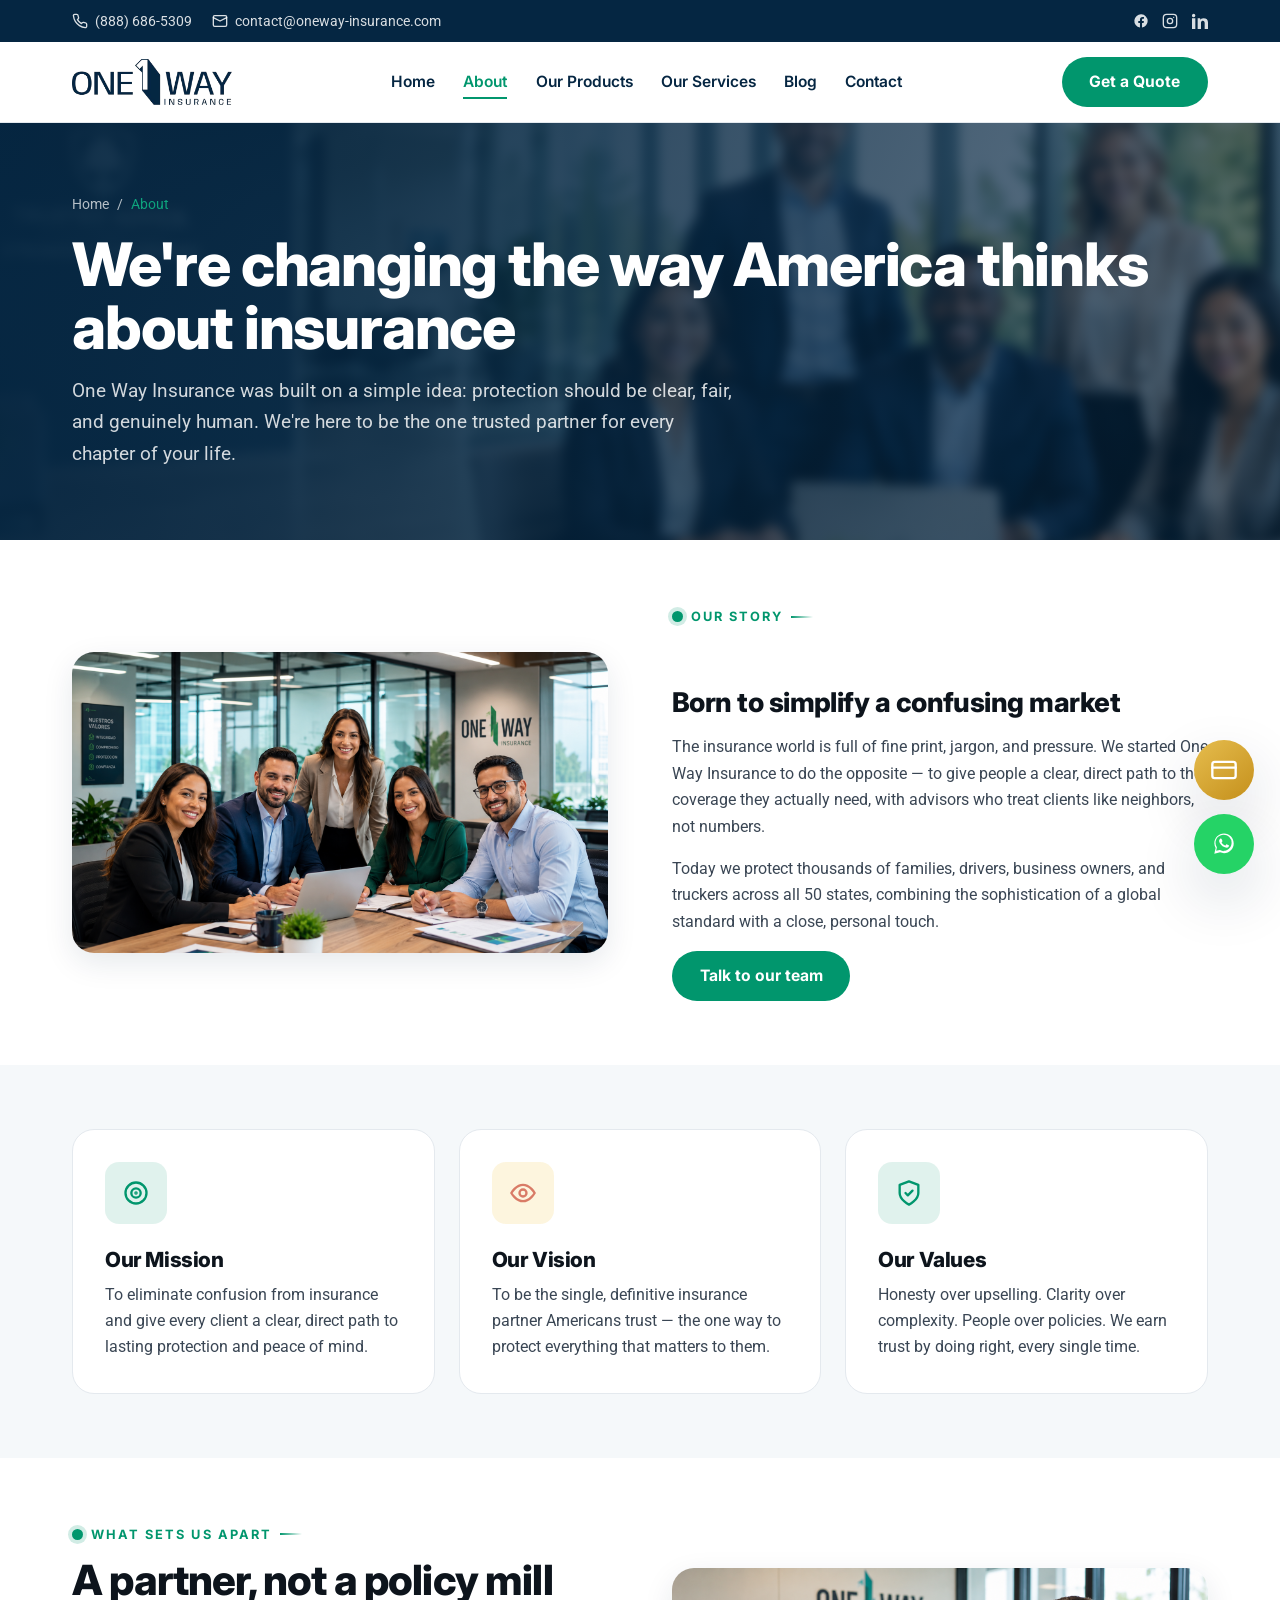
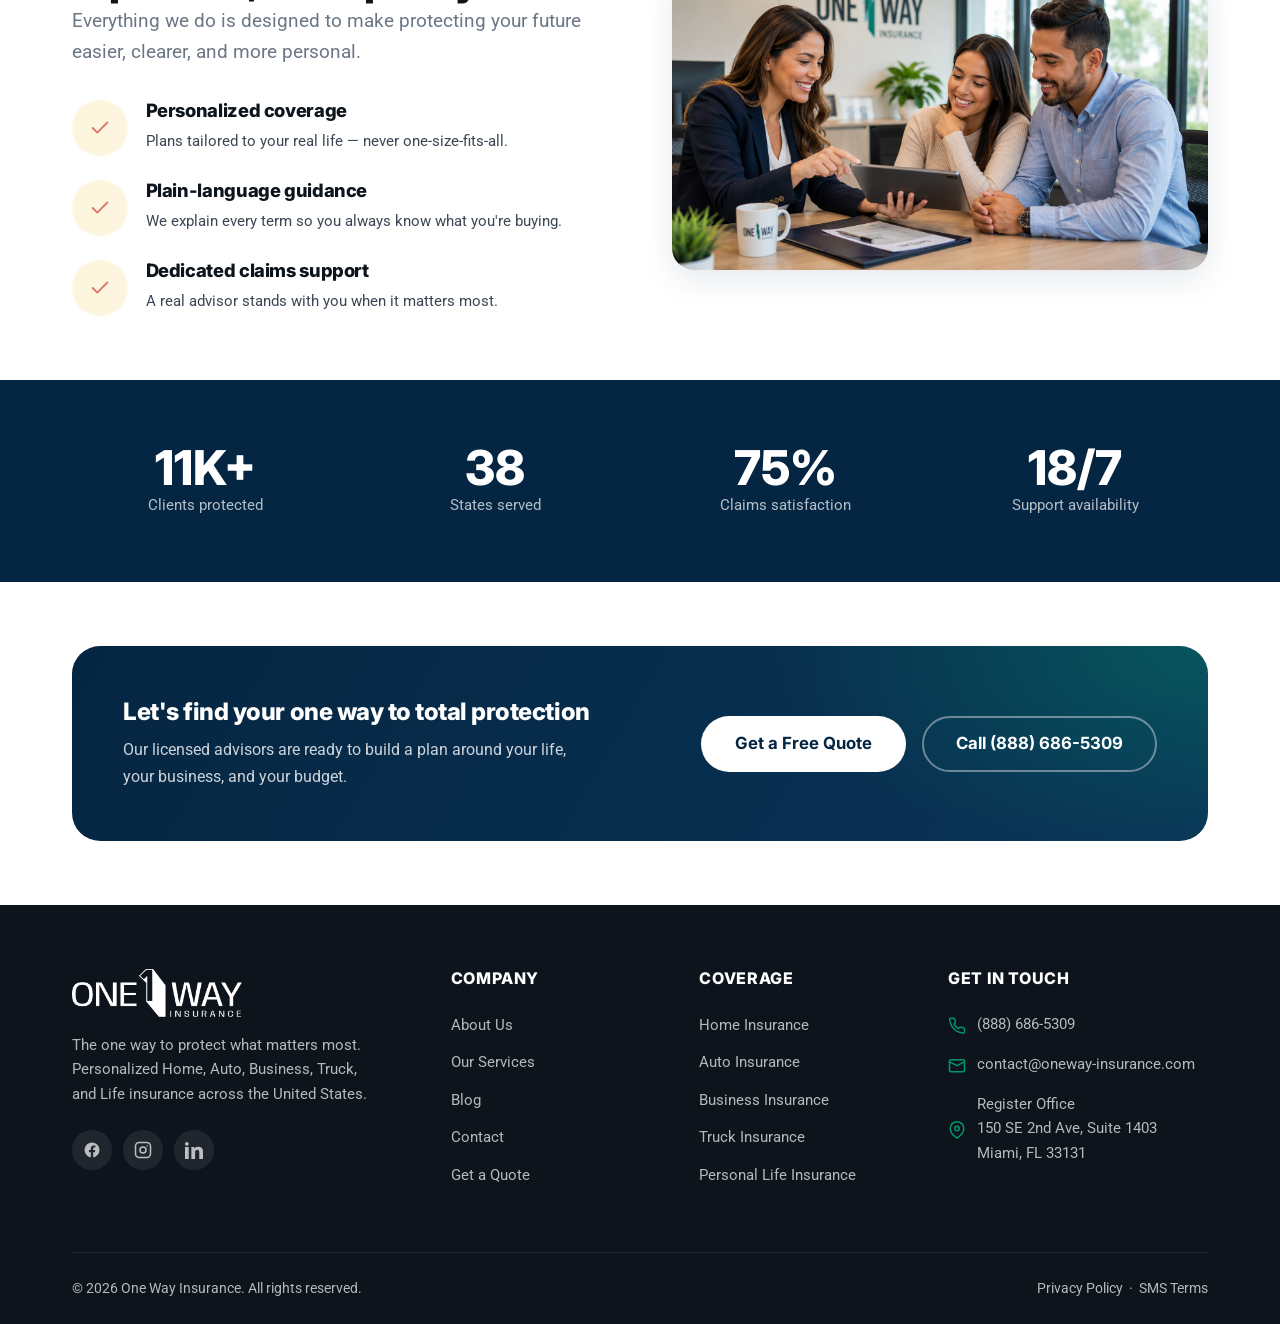
==== about.html @ 600328e2 "Primer commit" ====
<!DOCTYPE html>
<html lang="en">
<head>
  <meta charset="UTF-8" />
  <meta name="viewport" content="width=device-width, initial-scale=1.0" />
  <title>About Us | One Way Insurance</title>
  <meta name="description" content="Learn about One Way Insurance — our mission to make insurance clear, human, and built around you, with personalized coverage across the United States." />
  <meta name="theme-color" content="#052642" />
  <link rel="icon" href="assets/logos/favicon.ico" sizes="any" />
  <link rel="icon" type="image/png" href="assets/logos/favicon-512.png" />
  <link rel="apple-touch-icon" href="assets/logos/apple-touch-icon.png" />
  <link rel="preconnect" href="https://fonts.googleapis.com" />
  <link rel="preconnect" href="https://fonts.gstatic.com" crossorigin />
  <link href="https://fonts.googleapis.com/css2?family=Inter:wght@400;600;700;800&family=Roboto:wght@400;500;700&display=swap" rel="stylesheet" />
  <link rel="stylesheet" href="css/style.css" />
</head>
<body>
  <a class="skip-link" href="#main">Skip to content</a>

  <div class="topbar">
    <div class="container topbar__inner">
      <div class="topbar__contact">
        <a href="tel:+18886865309"><svg width="16" height="16" viewBox="0 0 24 24" fill="none" stroke="currentColor" stroke-width="2" stroke-linecap="round" stroke-linejoin="round"><path d="M22 16.92v3a2 2 0 0 1-2.18 2 19.79 19.79 0 0 1-8.63-3.07 19.5 19.5 0 0 1-6-6 19.79 19.79 0 0 1-3.07-8.67A2 2 0 0 1 4.11 2h3a2 2 0 0 1 2 1.72c.13.96.36 1.9.7 2.81a2 2 0 0 1-.45 2.11L8.09 9.91a16 16 0 0 0 6 6l1.27-1.27a2 2 0 0 1 2.11-.45c.91.34 1.85.57 2.81.7A2 2 0 0 1 22 16.92z"/></svg> (888) 686-5309</a>
        <a href="mailto:contact@oneway-insurance.com"><svg width="16" height="16" viewBox="0 0 24 24" fill="none" stroke="currentColor" stroke-width="2" stroke-linecap="round" stroke-linejoin="round"><rect x="2" y="4" width="20" height="16" rx="2"/><path d="m22 7-10 5L2 7"/></svg> contact@oneway-insurance.com</a>
      </div>
      <div class="topbar__social" aria-label="Social media">
        <a href="#" aria-label="Facebook"><svg width="16" height="16" viewBox="0 0 24 24" fill="currentColor"><path d="M22 12a10 10 0 1 0-11.56 9.88v-6.99H7.9V12h2.54V9.8c0-2.5 1.49-3.89 3.78-3.89 1.09 0 2.24.2 2.24.2v2.46h-1.26c-1.24 0-1.63.77-1.63 1.56V12h2.78l-.44 2.89h-2.34v6.99A10 10 0 0 0 22 12z"/></svg></a>
        <a href="#" aria-label="Instagram"><svg width="16" height="16" viewBox="0 0 24 24" fill="none" stroke="currentColor" stroke-width="2"><rect x="2" y="2" width="20" height="20" rx="5"/><circle cx="12" cy="12" r="4"/><circle cx="17.5" cy="6.5" r="1" fill="currentColor" stroke="none"/></svg></a>
        <a href="#" aria-label="LinkedIn"><svg width="16" height="16" viewBox="0 0 24 24" fill="currentColor"><path d="M4.98 3.5A2.5 2.5 0 1 1 0 3.5a2.5 2.5 0 0 1 4.98 0zM0 8h5v16H0V8zm7.5 0h4.78v2.2h.07c.67-1.2 2.3-2.46 4.73-2.46C22 7.74 24 10 24 14.1V24h-5v-8.9c0-2.12-.76-3.57-2.66-3.57-1.45 0-2.31.97-2.69 1.91-.14.34-.17.81-.17 1.28V24h-5V8z"/></svg></a>
      </div>
    </div>
  </div>

  <header class="site-header">
    <nav class="container nav" aria-label="Main navigation">
      <a href="index.html" class="brand" aria-label="One Way Insurance — Home">
        <img src="assets/logos/logo.webp" alt="One Way Insurance" width="160" height="46" />
      </a>
      <ul class="nav__menu" id="primary-menu">
        <li><a class="nav__link" href="index.html">Home</a></li>
        <li><a class="nav__link" href="about.html">About</a></li>
        <li><a class="nav__link" href="products.html">Our Products</a></li>
        <li><a class="nav__link" href="services.html">Our Services</a></li>
        <li><a class="nav__link" href="blog.html">Blog</a></li>
        <li><a class="nav__link" href="contact.html">Contact</a></li>
        <li><a class="btn btn--primary" href="contact.html">Get a Quote</a></li>
      </ul>
      <div class="nav__actions">
        <a class="btn btn--primary" href="contact.html">Get a Quote</a>
        <button class="nav-toggle" type="button" aria-label="Open menu" aria-expanded="false" aria-controls="primary-menu"><span></span><span></span><span></span></button>
      </div>
    </nav>
  </header>
  <div class="nav-backdrop" hidden></div>

  <main id="main">
    <!-- PAGE HERO -->
    <section class="page-hero page-hero--about">
      <svg class="page-hero__route" viewBox="0 0 360 320" fill="none" aria-hidden="true">
        <path class="road-dash" d="M40 300 C 200 280, 120 120, 300 90 S 360 30, 360 30" stroke="#01966D" stroke-width="3" stroke-linecap="round"/>
        <circle cx="60" cy="296" r="6" fill="#01966D"/>
        <circle cx="318" cy="70" r="7" fill="#0ea47d"/>
      </svg>
      <div class="container" data-reveal>
        <nav class="breadcrumb" aria-label="Breadcrumb"><a href="index.html">Home</a> / <span>About</span></nav>
        <h1 class="display">We're changing the way America thinks about insurance</h1>
        <p class="lead">One Way Insurance was built on a simple idea: protection should be clear, fair, and genuinely human. We're here to be the one trusted partner for every chapter of your life.</p>
      </div>
    </section>

    <!-- STORY -->
    <section class="section">
      <div class="container">
        <div class="media-text">
          <div class="media-text__media" data-reveal>
            <img src="assets/images/about-story.webp" alt="The One Way Insurance team" width="1100" height="850" />
          </div>
          <div class="media-text__content prose" data-reveal data-reveal-delay="1">
            <span class="eyebrow">Our Story</span>
            <h2 class="h-section mt-0">Born to simplify a confusing market</h2>
            <p>The insurance world is full of fine print, jargon, and pressure. We started One Way Insurance to do the opposite — to give people a clear, direct path to the coverage they actually need, with advisors who treat clients like neighbors, not numbers.</p>
            <p>Today we protect thousands of families, drivers, business owners, and truckers across all 50 states, combining the sophistication of a global standard with a close, personal touch.</p>
            <a class="btn btn--primary" href="contact.html">Talk to our team</a>
          </div>
        </div>
      </div>
    </section>

    <!-- MISSION / VISION / VALUES -->
    <section class="section section--surface">
      <div class="container">
        <div class="grid grid-3">
          <div class="card" data-reveal>
            <span class="card__icon product-card" style="display:inline-grid;place-items:center;width:62px;height:62px;border-radius:14px;background:rgba(1,150,109,.12);color:var(--c-shamrock);margin-bottom:1.5rem;">
              <svg width="28" height="28" viewBox="0 0 24 24" fill="none" stroke="currentColor" stroke-width="2" stroke-linecap="round" stroke-linejoin="round"><circle cx="12" cy="12" r="9"/><circle cx="12" cy="12" r="4"/><circle cx="12" cy="12" r="0.5" fill="currentColor"/></svg>
            </span>
            <h3 style="font-size:1.3rem;margin-bottom:.6rem;">Our Mission</h3>
            <p>To eliminate confusion from insurance and give every client a clear, direct path to lasting protection and peace of mind.</p>
          </div>
          <div class="card" data-reveal data-reveal-delay="1">
            <span style="display:inline-grid;place-items:center;width:62px;height:62px;border-radius:14px;background:rgba(242,201,76,.18);color:var(--c-peach);margin-bottom:1.5rem;">
              <svg width="28" height="28" viewBox="0 0 24 24" fill="none" stroke="currentColor" stroke-width="2" stroke-linecap="round" stroke-linejoin="round"><path d="M2 12s4-7 10-7 10 7 10 7-4 7-10 7-10-7-10-7z"/><circle cx="12" cy="12" r="3"/></svg>
            </span>
            <h3 style="font-size:1.3rem;margin-bottom:.6rem;">Our Vision</h3>
            <p>To be the single, definitive insurance partner Americans trust — the one way to protect everything that matters to them.</p>
          </div>
          <div class="card" data-reveal data-reveal-delay="2">
            <span style="display:inline-grid;place-items:center;width:62px;height:62px;border-radius:14px;background:rgba(1,150,109,.12);color:var(--c-shamrock);margin-bottom:1.5rem;">
              <svg width="28" height="28" viewBox="0 0 24 24" fill="none" stroke="currentColor" stroke-width="2" stroke-linecap="round" stroke-linejoin="round"><path d="M12 22s8-4 8-10V5l-8-3-8 3v7c0 6 8 10 8 10z"/><path d="m9 12 2 2 4-4"/></svg>
            </span>
            <h3 style="font-size:1.3rem;margin-bottom:.6rem;">Our Values</h3>
            <p>Honesty over upselling. Clarity over complexity. People over policies. We earn trust by doing right, every single time.</p>
          </div>
        </div>
      </div>
    </section>

    <!-- WHY US (values list) -->
    <section class="section">
      <div class="container">
        <div class="media-text media-text--reverse">
          <div class="media-text__media" data-reveal>
            <img src="assets/images/about-values.webp" alt="An advisor explaining coverage to a client" width="1100" height="850" />
          </div>
          <div class="media-text__content" data-reveal data-reveal-delay="1">
            <span class="eyebrow">What Sets Us Apart</span>
            <h2 class="h-section">A partner, not a policy mill</h2>
            <p class="lead" style="margin-bottom:2rem;">Everything we do is designed to make protecting your future easier, clearer, and more personal.</p>
            <div class="value-list">
              <div class="feature">
                <span class="icon-circle"><svg width="22" height="22" viewBox="0 0 24 24" fill="none" stroke="currentColor" stroke-width="2" stroke-linecap="round" stroke-linejoin="round"><path d="M20 6 9 17l-5-5"/></svg></span>
                <div><h3>Personalized coverage</h3><p>Plans tailored to your real life — never one-size-fits-all.</p></div>
              </div>
              <div class="feature">
                <span class="icon-circle"><svg width="22" height="22" viewBox="0 0 24 24" fill="none" stroke="currentColor" stroke-width="2" stroke-linecap="round" stroke-linejoin="round"><path d="M20 6 9 17l-5-5"/></svg></span>
                <div><h3>Plain-language guidance</h3><p>We explain every term so you always know what you're buying.</p></div>
              </div>
              <div class="feature">
                <span class="icon-circle"><svg width="22" height="22" viewBox="0 0 24 24" fill="none" stroke="currentColor" stroke-width="2" stroke-linecap="round" stroke-linejoin="round"><path d="M20 6 9 17l-5-5"/></svg></span>
                <div><h3>Dedicated claims support</h3><p>A real advisor stands with you when it matters most.</p></div>
              </div>
            </div>
          </div>
        </div>
      </div>
    </section>

    <!-- STATS -->
    <section class="section section--ink">
      <div class="container">
        <div class="grid grid-4">
          <div class="stat-block" data-reveal><strong>15K+</strong><span>Clients protected</span></div>
          <div class="stat-block" data-reveal data-reveal-delay="1"><strong>50</strong><span>States served</span></div>
          <div class="stat-block" data-reveal data-reveal-delay="2"><strong>98%</strong><span>Claims satisfaction</span></div>
          <div class="stat-block" data-reveal data-reveal-delay="3"><strong>24/7</strong><span>Support availability</span></div>
        </div>
      </div>
    </section>

    <!-- CTA -->
    <section class="section">
      <div class="container">
        <div class="cta-band" data-reveal>
          <div class="cta-band__inner">
            <div>
              <h2>Let's find your one way to total protection</h2>
              <p>Our licensed advisors are ready to build a plan around your life, your business, and your budget.</p>
            </div>
            <div class="btn-row">
              <a class="btn btn--sun btn--lg" href="contact.html">Get a Free Quote</a>
              <a class="btn btn--outline-light btn--lg" href="tel:+18886865309">Call (888) 686-5309</a>
            </div>
          </div>
        </div>
      </div>
    </section>
  </main>

  <footer class="site-footer">
    <div class="container">
      <div class="footer-grid">
        <div class="footer-about">
          <img src="assets/logos/logo-white.webp" alt="One Way Insurance" width="170" height="49" />
          <p>The one way to protect what matters most. Personalized Home, Auto, Business, Truck, and Life insurance across the United States.</p>
          <div class="footer-social" aria-label="Social media">
            <a href="#" aria-label="Facebook"><svg width="18" height="18" viewBox="0 0 24 24" fill="currentColor"><path d="M22 12a10 10 0 1 0-11.56 9.88v-6.99H7.9V12h2.54V9.8c0-2.5 1.49-3.89 3.78-3.89 1.09 0 2.24.2 2.24.2v2.46h-1.26c-1.24 0-1.63.77-1.63 1.56V12h2.78l-.44 2.89h-2.34v6.99A10 10 0 0 0 22 12z"/></svg></a>
            <a href="#" aria-label="Instagram"><svg width="18" height="18" viewBox="0 0 24 24" fill="none" stroke="currentColor" stroke-width="2"><rect x="2" y="2" width="20" height="20" rx="5"/><circle cx="12" cy="12" r="4"/><circle cx="17.5" cy="6.5" r="1" fill="currentColor" stroke="none"/></svg></a>
            <a href="#" aria-label="LinkedIn"><svg width="18" height="18" viewBox="0 0 24 24" fill="currentColor"><path d="M4.98 3.5A2.5 2.5 0 1 1 0 3.5a2.5 2.5 0 0 1 4.98 0zM0 8h5v16H0V8zm7.5 0h4.78v2.2h.07c.67-1.2 2.3-2.46 4.73-2.46C22 7.74 24 10 24 14.1V24h-5v-8.9c0-2.12-.76-3.57-2.66-3.57-1.45 0-2.31.97-2.69 1.91-.14.34-.17.81-.17 1.28V24h-5V8z"/></svg></a>
          </div>
        </div>
        <div>
          <h4>Company</h4>
          <ul class="footer-links">
            <li><a href="about.html">About Us</a></li>
            <li><a href="services.html">Our Services</a></li>
            <li><a href="blog.html">Blog</a></li>
            <li><a href="contact.html">Contact</a></li>
            <li><a href="contact.html">Get a Quote</a></li>
          </ul>
        </div>
        <div>
          <h4>Coverage</h4>
          <ul class="footer-links">
            <li><a href="products.html#home">Home Insurance</a></li>
            <li><a href="products.html#auto">Auto Insurance</a></li>
            <li><a href="products.html#business">Business Insurance</a></li>
            <li><a href="products.html#truck">Truck Insurance</a></li>
            <li><a href="products.html#life">Personal Life Insurance</a></li>
          </ul>
        </div>
        <div>
          <h4>Get in Touch</h4>
          <ul class="footer-contact">
            <li><svg width="18" height="18" viewBox="0 0 24 24" fill="none" stroke="currentColor" stroke-width="2" stroke-linecap="round" stroke-linejoin="round"><path d="M22 16.92v3a2 2 0 0 1-2.18 2 19.79 19.79 0 0 1-8.63-3.07 19.5 19.5 0 0 1-6-6 19.79 19.79 0 0 1-3.07-8.67A2 2 0 0 1 4.11 2h3a2 2 0 0 1 2 1.72c.13.96.36 1.9.7 2.81a2 2 0 0 1-.45 2.11L8.09 9.91a16 16 0 0 0 6 6l1.27-1.27a2 2 0 0 1 2.11-.45c.91.34 1.85.57 2.81.7A2 2 0 0 1 22 16.92z"/></svg> <a href="tel:+18886865309">(888) 686-5309</a></li>
            <li><svg width="18" height="18" viewBox="0 0 24 24" fill="none" stroke="currentColor" stroke-width="2" stroke-linecap="round" stroke-linejoin="round"><rect x="2" y="4" width="20" height="16" rx="2"/><path d="m22 7-10 5L2 7"/></svg> <a href="mailto:contact@oneway-insurance.com">contact@oneway-insurance.com</a></li>
            <li><svg width="18" height="18" viewBox="0 0 24 24" fill="none" stroke="currentColor" stroke-width="2" stroke-linecap="round" stroke-linejoin="round"><path d="M21 10c0 7-9 13-9 13s-9-6-9-13a9 9 0 0 1 18 0z"/><circle cx="12" cy="10" r="3"/></svg> <span>Register Office<br />150 SE 2nd Ave, Suite 1403<br />Miami, FL 33131</span></li>
          </ul>
        </div>
      </div>
      <div class="footer-bottom">
        <span>&copy; <span id="year">2026</span> One Way Insurance. All rights reserved.</span>
        <span><a href="privacy.html">Privacy Policy</a> &nbsp;·&nbsp; <a href="sms-terms.html">SMS Terms</a></span>
      </div>
    </div>
  </footer>

  <div class="fab-stack">
    <a class="fab fab--pay" id="payment-button" href="#" aria-label="Make a payment">
      <svg viewBox="0 0 24 24" fill="none" stroke="currentColor" stroke-width="2" stroke-linecap="round" stroke-linejoin="round"><rect x="2" y="5" width="20" height="14" rx="2"/><path d="M2 10h20"/></svg>
      <span class="fab__label">Make a Payment</span>
    </a>
    <a class="fab fab--whatsapp" href="https://wa.me/18886865309?text=Hello%20One%20Way%20Insurance%2C%20I%27d%20like%20a%20quote." target="_blank" rel="noopener" aria-label="Chat on WhatsApp">
      <svg viewBox="0 0 32 32" fill="currentColor" aria-hidden="true"><path d="M16.04 4C9.93 4 4.98 8.95 4.98 15.06c0 1.96.51 3.87 1.49 5.56L4.9 27.1l6.66-1.55a11.04 11.04 0 0 0 4.48.95h.01c6.11 0 11.06-4.95 11.06-11.06C27.1 8.95 22.15 4 16.04 4zm0 20.2h-.01a9.2 9.2 0 0 1-4.68-1.28l-.34-.2-3.95.92.84-3.85-.22-.35a9.13 9.13 0 0 1-1.4-4.86c0-5.07 4.13-9.2 9.21-9.2 2.46 0 4.77.96 6.51 2.7a9.14 9.14 0 0 1 2.7 6.51c0 5.08-4.13 9.21-9.21 9.21zm5.05-6.89c-.28-.14-1.64-.81-1.89-.9-.25-.09-.43-.14-.62.14-.18.28-.71.9-.87 1.08-.16.18-.32.2-.6.07-.28-.14-1.17-.43-2.23-1.38-.82-.74-1.38-1.65-1.54-1.93-.16-.28-.02-.43.12-.57.13-.13.28-.32.42-.49.14-.16.18-.28.28-.46.09-.18.05-.35-.02-.49-.07-.14-.62-1.5-.85-2.05-.22-.54-.45-.46-.62-.47l-.53-.01c-.18 0-.48.07-.73.35-.25.28-.96.94-.96 2.3 0 1.35.99 2.66 1.12 2.84.14.18 1.94 2.96 4.7 4.15.66.28 1.17.45 1.57.58.66.21 1.26.18 1.73.11.53-.08 1.64-.67 1.87-1.32.23-.65.23-1.2.16-1.32-.07-.12-.25-.19-.53-.33z"/></svg>
      <span class="fab__label">WhatsApp</span>
    </a>
  </div>

  <script src="js/main.js" defer></script>
</body>
</html>
---- css/style.css ----
/* =============================================================
   One Way Insurance — Main Stylesheet
   Brand: Prussian Blue / Shamrock / Burnt Peach / Tuscan Sun
   Typography: Inter (headings) + Roboto (body)
   Author: Web build per Brand Manual
   ============================================================= */

/* -------------------------------------------------------------
   1. Design Tokens (CSS Custom Properties)
   ------------------------------------------------------------- */
:root {
  /* Brand — primary */
  --c-prussian: #052642;      /* Prussian Blue */
  --c-prussian-700: #0a3457;
  --c-prussian-600: #114568;
  --c-shamrock: #01966d;      /* Shamrock green */
  --c-shamrock-600: #017f5d;
  --c-shamrock-700: #016a4e;

  /* Brand — secondary / accents */
  --c-peach: #d97b66;         /* Burnt Peach */
  --c-sun: #0ea47d;           /* Professional emerald accent (replaces Tuscan Sun yellow) */

  /* Ink & neutrals */
  --c-ink: #0d141c;           /* Near-black brand ink */
  --c-body: #3a4654;          /* Body text */
  --c-muted: #6b7785;         /* Muted text */
  --c-line: #e4e9ee;          /* Borders / dividers */
  --c-surface: #f5f8fa;       /* Soft surface */
  --c-surface-2: #eef3f6;
  --c-white: #ffffff;

  /* Functional */
  --c-success: #01966d;
  --c-error: #d64545;

  /* Typography */
  --font-head: "Inter", system-ui, -apple-system, "Segoe UI", sans-serif;
  --font-body: "Roboto", system-ui, -apple-system, "Segoe UI", sans-serif;

  /* Spacing scale */
  --space-1: 0.25rem;
  --space-2: 0.5rem;
  --space-3: 0.75rem;
  --space-4: 1rem;
  --space-5: 1.5rem;
  --space-6: 2rem;
  --space-7: 3rem;
  --space-8: 4rem;
  --space-9: 6rem;

  /* Radius */
  --radius-sm: 8px;
  --radius: 14px;
  --radius-lg: 22px;
  --radius-pill: 999px;

  /* Shadows */
  --shadow-sm: 0 2px 8px rgba(5, 38, 66, 0.06);
  --shadow: 0 10px 30px rgba(5, 38, 66, 0.10);
  --shadow-lg: 0 24px 60px rgba(5, 38, 66, 0.16);

  /* Layout */
  --container: 1200px;
  --header-h: 80px;

  /* Motion */
  --ease: cubic-bezier(0.22, 1, 0.36, 1);
  --t-fast: 0.18s;
  --t: 0.3s;
}

/* -------------------------------------------------------------
   2. Reset & Base
   ------------------------------------------------------------- */
*,
*::before,
*::after { box-sizing: border-box; }

* { margin: 0; }

html {
  scroll-behavior: smooth;
  -webkit-text-size-adjust: 100%;
}

body {
  font-family: var(--font-body);
  font-size: 1rem;
  line-height: 1.65;
  color: var(--c-body);
  background: var(--c-white);
  -webkit-font-smoothing: antialiased;
  text-rendering: optimizeLegibility;
  overflow-x: hidden;
}

img,
picture,
svg,
video {
  display: block;
  max-width: 100%;
  height: auto;
}

a {
  color: inherit;
  text-decoration: none;
  transition: color var(--t-fast) var(--ease);
}

ul,
ol { list-style: none; padding: 0; }

button,
input,
textarea,
select {
  font: inherit;
  color: inherit;
}

h1, h2, h3, h4, h5, h6 {
  font-family: var(--font-head);
  color: var(--c-ink);
  line-height: 1.15;
  font-weight: 800;
  letter-spacing: -0.02em;
}

:focus-visible {
  outline: 3px solid var(--c-shamrock);
  outline-offset: 2px;
  border-radius: 4px;
}

/* -------------------------------------------------------------
   3. Layout helpers
   ------------------------------------------------------------- */
.container {
  width: 100%;
  max-width: var(--container);
  margin-inline: auto;
  padding-inline: clamp(1rem, 4vw, 2rem);
}

.section {
  padding-block: clamp(2.75rem, 5vw, 4.5rem);
}

.section--tight { padding-block: clamp(1.75rem, 4vw, 2.75rem); }

.section--surface { background: var(--c-surface); }

.section--ink {
  background: var(--c-prussian);
  color: rgba(255, 255, 255, 0.82);
}
.section--ink h1,
.section--ink h2,
.section--ink h3 { color: #fff; }

.grid { display: grid; gap: var(--space-5); }
@media (min-width: 640px)  { .grid-2 { grid-template-columns: repeat(2, 1fr); } }
@media (min-width: 768px)  { .grid-3 { grid-template-columns: repeat(3, 1fr); } }
@media (min-width: 992px)  { .grid-4 { grid-template-columns: repeat(4, 1fr); } }

/* -------------------------------------------------------------
   4. Typography utilities
   ------------------------------------------------------------- */
.eyebrow {
  display: inline-flex;
  align-items: center;
  gap: 0.5rem;
  font-family: var(--font-head);
  font-weight: 700;
  font-size: 0.8rem;
  letter-spacing: 0.16em;
  text-transform: uppercase;
  color: var(--c-shamrock);
  margin-bottom: var(--space-3);
}
.eyebrow::before {
  content: "";
  width: 26px;
  height: 2px;
  background: var(--c-shamrock);
}
.section--ink .eyebrow,
.eyebrow--light { color: var(--c-sun); }
.section--ink .eyebrow::before,
.eyebrow--light::before { background: var(--c-sun); }

.display {
  font-size: clamp(2.2rem, 5.2vw, 3.75rem);
  line-height: 1.05;
}
.h-section {
  font-size: clamp(1.8rem, 4vw, 2.6rem);
}
.lead {
  font-size: clamp(1.05rem, 1.6vw, 1.2rem);
  color: var(--c-muted);
  max-width: 60ch;
}
.section--ink .lead { color: rgba(255, 255, 255, 0.78); }

.section-head {
  max-width: 720px;
  margin: 0 auto var(--space-6);
  text-align: center;
}
.section-head .lead { margin-inline: auto; }
.text-accent { color: var(--c-shamrock); }
.text-sun { color: var(--c-sun); }

/* -------------------------------------------------------------
   5. Buttons
   ------------------------------------------------------------- */
.btn {
  --btn-bg: var(--c-shamrock);
  --btn-fg: #fff;
  display: inline-flex;
  align-items: center;
  justify-content: center;
  gap: 0.55rem;
  font-family: var(--font-head);
  font-weight: 700;
  font-size: 0.98rem;
  line-height: 1;
  padding: 0.95rem 1.6rem;
  border: 2px solid transparent;
  border-radius: var(--radius-pill);
  background: var(--btn-bg);
  color: var(--btn-fg);
  cursor: pointer;
  transition: transform var(--t-fast) var(--ease),
              box-shadow var(--t) var(--ease),
              background var(--t-fast) var(--ease);
  white-space: nowrap;
}
.btn:hover {
  transform: translateY(-2px);
  box-shadow: 0 12px 24px rgba(1, 150, 109, 0.32);
}
.btn:active { transform: translateY(0); }

.btn--primary { --btn-bg: var(--c-shamrock); }
.btn--primary:hover { background: var(--c-shamrock-600); }

.btn--sun {
  --btn-bg: #fff;
  --btn-fg: var(--c-prussian);
}
.btn--sun:hover { background: var(--c-surface); box-shadow: 0 12px 24px rgba(0, 0, 0, 0.18); }

.btn--ghost {
  --btn-bg: transparent;
  --btn-fg: var(--c-prussian);
  border-color: var(--c-line);
}
.btn--ghost:hover {
  background: var(--c-white);
  border-color: var(--c-shamrock);
  color: var(--c-shamrock);
  box-shadow: var(--shadow-sm);
}

.btn--outline-light {
  --btn-bg: transparent;
  --btn-fg: #fff;
  border-color: rgba(255, 255, 255, 0.4);
}
.btn--outline-light:hover {
  background: rgba(255, 255, 255, 0.12);
  border-color: #fff;
  box-shadow: none;
}

.btn--lg { padding: 1.1rem 2rem; font-size: 1.05rem; }
.btn--block { width: 100%; }

.btn-row {
  display: flex;
  flex-wrap: wrap;
  gap: var(--space-4);
}
.arrow { transition: transform var(--t) var(--ease); }
.btn:hover .arrow,
.link-arrow:hover .arrow { transform: translateX(4px); }

.link-arrow {
  display: inline-flex;
  align-items: center;
  gap: 0.4rem;
  font-family: var(--font-head);
  font-weight: 700;
  color: var(--c-shamrock);
}
.link-arrow:hover { color: var(--c-shamrock-700); }

/* -------------------------------------------------------------
   6. Header / Navigation
   ------------------------------------------------------------- */
.topbar {
  background: var(--c-prussian);
  color: rgba(255, 255, 255, 0.85);
  font-size: 0.85rem;
}
.topbar__inner {
  display: flex;
  align-items: center;
  justify-content: space-between;
  gap: 1rem;
  min-height: 42px;
  padding-block: 0.4rem;
}
.topbar__contact {
  display: flex;
  flex-wrap: wrap;
  gap: 1.25rem;
}
.topbar a { display: inline-flex; align-items: center; gap: 0.45rem; }
.topbar a:hover { color: var(--c-sun); }
.topbar__social { display: flex; gap: 0.85rem; }
.topbar__social a:hover { color: var(--c-sun); }
@media (max-width: 768px) { .topbar { display: none; } }

.site-header {
  position: sticky;
  top: 0;
  z-index: 100;
  background: rgba(255, 255, 255, 0.92);
  backdrop-filter: saturate(180%) blur(10px);
  border-bottom: 1px solid var(--c-line);
  transition: box-shadow var(--t) var(--ease);
}
.site-header.is-scrolled { box-shadow: var(--shadow-sm); }

.nav {
  display: flex;
  align-items: center;
  justify-content: space-between;
  gap: 1.5rem;
  min-height: var(--header-h);
}

.brand {
  display: inline-flex;
  align-items: center;
  gap: 0.7rem;
  flex-shrink: 0;
}
.brand img { height: 46px; width: auto; }

.nav__menu {
  display: flex;
  align-items: center;
  gap: clamp(1rem, 2.2vw, 2rem);
}
.nav__link {
  position: relative;
  font-family: var(--font-head);
  font-weight: 600;
  font-size: 0.97rem;
  color: var(--c-prussian);
  padding-block: 0.5rem;
}
.nav__link::after {
  content: "";
  position: absolute;
  left: 0;
  bottom: 0;
  width: 0;
  height: 2px;
  background: var(--c-shamrock);
  transition: width var(--t) var(--ease);
}
.nav__link:hover { color: var(--c-shamrock); }
.nav__link:hover::after,
.nav__link.is-active::after { width: 100%; }
.nav__link.is-active { color: var(--c-shamrock); }

.nav__actions { display: flex; align-items: center; gap: 1rem; }

/* The in-menu CTA button is for the mobile slide-out only; hide on desktop */
.nav__menu > li:last-child { display: none; }

.nav-toggle {
  display: none;
  flex-direction: column;
  justify-content: center;
  gap: 5px;
  width: 46px;
  height: 46px;
  padding: 0;
  background: transparent;
  border: 1px solid var(--c-line);
  border-radius: var(--radius-sm);
  cursor: pointer;
}
.nav-toggle span {
  display: block;
  width: 22px;
  height: 2px;
  margin-inline: auto;
  background: var(--c-prussian);
  border-radius: 2px;
  transition: transform var(--t) var(--ease), opacity var(--t-fast) var(--ease);
}
.nav-toggle[aria-expanded="true"] span:nth-child(1) { transform: translateY(7px) rotate(45deg); }
.nav-toggle[aria-expanded="true"] span:nth-child(2) { opacity: 0; }
.nav-toggle[aria-expanded="true"] span:nth-child(3) { transform: translateY(-7px) rotate(-45deg); }

.nav-backdrop {
  position: fixed;
  inset: 0;
  background: rgba(5, 38, 66, 0.5);
  opacity: 0;
  visibility: hidden;
  transition: opacity var(--t) var(--ease);
  z-index: 90;
}
.nav-backdrop.is-open { opacity: 1; visibility: visible; }

/* Mobile navigation */
@media (max-width: 992px) {
  .nav-toggle { display: flex; }
  .nav__actions .btn { display: none; }
  .nav__menu > li:last-child { display: block; }

  .nav__menu {
    position: fixed;
    top: 0;
    right: 0;
    z-index: 95;
    flex-direction: column;
    align-items: flex-start;
    gap: 0.25rem;
    width: min(82vw, 340px);
    height: 100dvh;
    padding: calc(var(--header-h) + 1rem) 1.75rem 2rem;
    background: var(--c-white);
    box-shadow: var(--shadow-lg);
    transform: translateX(100%);
    transition: transform var(--t) var(--ease);
    overflow-y: auto;
  }
  .nav__menu.is-open { transform: translateX(0); }
  .nav__menu .nav__link {
    width: 100%;
    font-size: 1.1rem;
    padding-block: 0.85rem;
    border-bottom: 1px solid var(--c-line);
  }
  .nav__menu .btn {
    display: inline-flex;
    margin-top: 1.25rem;
    width: 100%;
  }
}

/* -------------------------------------------------------------
   7. Hero
   ------------------------------------------------------------- */
.hero {
  position: relative;
  background:
    radial-gradient(1200px 500px at 80% -10%, rgba(1, 150, 109, 0.12), transparent 60%),
    linear-gradient(180deg, var(--c-surface), var(--c-white));
  overflow: hidden;
}
.hero__inner {
  display: grid;
  gap: clamp(1.75rem, 4vw, 3rem);
  align-items: center;
  padding-block: clamp(2.25rem, 5vw, 4rem);
}
@media (min-width: 992px) {
  .hero__inner { grid-template-columns: 1.05fr 0.95fr; }
}
.hero__title { margin-bottom: var(--space-5); }
.hero__text { margin-bottom: var(--space-6); max-width: 54ch; }

.hero__trust {
  display: flex;
  flex-wrap: wrap;
  align-items: center;
  gap: 1.5rem;
  margin-top: var(--space-5);
  padding-top: var(--space-5);
  border-top: 1px solid var(--c-line);
}
.hero__stat strong {
  display: block;
  font-family: var(--font-head);
  font-size: 1.7rem;
  font-weight: 800;
  color: var(--c-prussian);
  line-height: 1;
}
.hero__stat span { font-size: 0.85rem; color: var(--c-muted); }

.hero__media {
  position: relative;
}
.hero__media img {
  width: 100%;
  border-radius: var(--radius-lg);
  box-shadow: var(--shadow-lg);
  object-fit: cover;
  aspect-ratio: 4 / 5;
}
.hero__badge {
  position: absolute;
  bottom: -22px;
  left: -22px;
  display: flex;
  align-items: center;
  gap: 0.9rem;
  background: #fff;
  padding: 1rem 1.25rem;
  border-radius: var(--radius);
  box-shadow: var(--shadow);
}
.hero__badge .icon-circle { background: var(--c-shamrock); color: #fff; }
.hero__badge strong { font-family: var(--font-head); color: var(--c-ink); display: block; }
.hero__badge span { font-size: 0.82rem; color: var(--c-muted); }
@media (max-width: 560px) { .hero__badge { display: none; } }

.icon-circle {
  display: inline-grid;
  place-items: center;
  width: 48px;
  height: 48px;
  border-radius: 50%;
  background: var(--c-surface);
  color: var(--c-shamrock);
  flex-shrink: 0;
}

/* -------------------------------------------------------------
   8. Trust / logos bar
   ------------------------------------------------------------- */
.trustbar {
  display: flex;
  flex-wrap: wrap;
  align-items: center;
  justify-content: center;
  gap: clamp(1.5rem, 5vw, 3.5rem);
  opacity: 0.75;
}
.trustbar span {
  font-family: var(--font-head);
  font-weight: 700;
  font-size: 0.95rem;
  color: var(--c-muted);
  letter-spacing: 0.02em;
}

/* -------------------------------------------------------------
   9. Cards — products / features / blog
   ------------------------------------------------------------- */
.card {
  position: relative;
  background: var(--c-white);
  border: 1px solid var(--c-line);
  border-radius: var(--radius-lg);
  padding: var(--space-6);
  transition: transform var(--t) var(--ease),
              box-shadow var(--t) var(--ease),
              border-color var(--t) var(--ease);
  height: 100%;
}
.card:hover {
  transform: translateY(-6px);
  box-shadow: var(--shadow);
  border-color: transparent;
}

/* Product card */
.product-card .card__icon {
  display: inline-grid;
  place-items: center;
  width: 62px;
  height: 62px;
  border-radius: var(--radius);
  background: linear-gradient(135deg, rgba(1, 150, 109, 0.12), rgba(5, 38, 66, 0.08));
  color: var(--c-shamrock);
  margin-bottom: var(--space-5);
}
.product-card h3 { font-size: 1.3rem; margin-bottom: var(--space-3); }
.product-card p { margin-bottom: var(--space-4); }
.product-card .card__list {
  display: grid;
  gap: 0.5rem;
  margin-bottom: var(--space-5);
}
.product-card .card__list li {
  display: flex;
  align-items: center;
  gap: 0.55rem;
  font-size: 0.92rem;
  color: var(--c-body);
}
.product-card .card__list svg { color: var(--c-shamrock); flex-shrink: 0; }

/* Feature card */
.feature {
  display: flex;
  gap: 1.1rem;
}
.feature .icon-circle {
  width: 56px;
  height: 56px;
  background: rgba(1, 150, 109, 0.1);
}
.feature h3 { font-size: 1.15rem; margin-bottom: var(--space-2); }
.feature p { font-size: 0.95rem; }

/* Step card */
.step {
  position: relative;
  padding-top: var(--space-6);
}
.step__num {
  font-family: var(--font-head);
  font-weight: 800;
  font-size: 3rem;
  line-height: 1;
  color: var(--c-line);
  margin-bottom: var(--space-3);
}
.step h3 { font-size: 1.2rem; margin-bottom: var(--space-2); }

/* Stat block */
.stat-block { text-align: center; }
.stat-block strong {
  display: block;
  font-family: var(--font-head);
  font-weight: 800;
  font-size: clamp(2.2rem, 5vw, 3rem);
  color: #fff;
  line-height: 1;
}
.stat-block span { color: rgba(255, 255, 255, 0.7); font-size: 0.95rem; }

/* -------------------------------------------------------------
   10. Testimonials
   ------------------------------------------------------------- */
.testimonial {
  background: var(--c-white);
  border: 1px solid var(--c-line);
  border-radius: var(--radius-lg);
  padding: var(--space-6);
  height: 100%;
}
.testimonial__stars { color: var(--c-sun); margin-bottom: var(--space-4); letter-spacing: 2px; }
.testimonial p { color: var(--c-body); font-size: 1.02rem; margin-bottom: var(--space-5); }
.testimonial__author { display: flex; align-items: center; gap: 0.85rem; }
.testimonial__author img { width: 48px; height: 48px; border-radius: 50%; object-fit: cover; }
.testimonial__author strong { font-family: var(--font-head); color: var(--c-ink); display: block; font-size: 0.95rem; }
.testimonial__author span { font-size: 0.85rem; color: var(--c-muted); }

/* -------------------------------------------------------------
   11. CTA band
   ------------------------------------------------------------- */
.cta-band {
  position: relative;
  background:
    radial-gradient(800px 400px at 100% 0%, rgba(1, 150, 109, 0.35), transparent 55%),
    linear-gradient(120deg, var(--c-prussian), var(--c-prussian-700));
  color: #fff;
  border-radius: clamp(18px, 3vw, 28px);
  padding: clamp(2rem, 4vw, 3.25rem);
  overflow: hidden;
}
.cta-band__inner {
  display: grid;
  gap: var(--space-6);
  align-items: center;
}
@media (min-width: 860px) {
  .cta-band__inner { grid-template-columns: 1.4fr auto; }
}
.cta-band h2 { color: #fff; margin-bottom: var(--space-3); }
.cta-band p { color: rgba(255, 255, 255, 0.8); max-width: 52ch; }

/* -------------------------------------------------------------
   12. Page hero (interior pages)
   ------------------------------------------------------------- */
.page-hero {
  background:
    radial-gradient(900px 400px at 85% -20%, rgba(1, 150, 109, 0.18), transparent 60%),
    linear-gradient(160deg, var(--c-prussian), var(--c-prussian-700));
  color: #fff;
  padding-block: clamp(2.25rem, 4.5vw, 3.75rem);
}
.page-hero h1 { color: #fff; margin-bottom: var(--space-4); }
.page-hero p { color: rgba(255, 255, 255, 0.82); max-width: 60ch; }
.breadcrumb {
  display: flex;
  flex-wrap: wrap;
  gap: 0.5rem;
  font-size: 0.88rem;
  color: rgba(255, 255, 255, 0.7);
  margin-bottom: var(--space-4);
}
.breadcrumb a:hover { color: var(--c-sun); }
.breadcrumb span { color: var(--c-sun); }

/* -------------------------------------------------------------
   13. Content / prose (about, blog post)
   ------------------------------------------------------------- */
.prose h2 { font-size: 1.7rem; margin: var(--space-7) 0 var(--space-4); }
.prose h3 { font-size: 1.3rem; margin: var(--space-6) 0 var(--space-3); }
.prose p { margin-bottom: var(--space-4); }
.prose ul { display: grid; gap: 0.6rem; margin-bottom: var(--space-5); }
.prose ul li { display: flex; gap: 0.6rem; }
.prose ul li::before { content: "✓"; color: var(--c-shamrock); font-weight: 700; }

.media-text {
  display: grid;
  gap: clamp(2rem, 5vw, 4rem);
  align-items: center;
}
@media (min-width: 900px) {
  .media-text { grid-template-columns: 1fr 1fr; }
  .media-text--reverse .media-text__media { order: 2; }
}
.media-text__media img {
  border-radius: var(--radius-lg);
  box-shadow: var(--shadow);
  width: 100%;
  object-fit: cover;
}

/* Values / icon list */
.value-list { display: grid; gap: var(--space-5); }
.value-list .feature .icon-circle { background: rgba(242, 201, 76, 0.18); color: var(--c-peach); }

/* -------------------------------------------------------------
   14. Blog
   ------------------------------------------------------------- */
.post-card { padding: 0; overflow: hidden; }
.post-card__media { aspect-ratio: 16 / 10; overflow: hidden; }
.post-card__media img { width: 100%; height: 100%; object-fit: cover; transition: transform var(--t) var(--ease); }
.post-card:hover .post-card__media img { transform: scale(1.05); }
.post-card__body { padding: var(--space-5) var(--space-6) var(--space-6); }
.post-card__meta {
  display: flex;
  gap: 1rem;
  font-size: 0.82rem;
  color: var(--c-muted);
  margin-bottom: var(--space-3);
}
.tag {
  display: inline-block;
  font-family: var(--font-head);
  font-weight: 700;
  font-size: 0.72rem;
  letter-spacing: 0.08em;
  text-transform: uppercase;
  color: var(--c-shamrock);
  background: rgba(1, 150, 109, 0.1);
  padding: 0.3rem 0.7rem;
  border-radius: var(--radius-pill);
}
.post-card h3 { font-size: 1.2rem; margin-block: var(--space-3); }

/* -------------------------------------------------------------
   15. Forms / Contact
   ------------------------------------------------------------- */
.contact-grid {
  display: grid;
  gap: clamp(2rem, 5vw, 3.5rem);
}
@media (min-width: 900px) {
  .contact-grid { grid-template-columns: 1fr 1.15fr; align-items: start; }
}

.info-card {
  display: flex;
  gap: 1rem;
  padding: var(--space-5);
  background: var(--c-white);
  border: 1px solid var(--c-line);
  border-radius: var(--radius);
  margin-bottom: var(--space-4);
}
.info-card .icon-circle { background: rgba(1, 150, 109, 0.1); }
.info-card h3 { font-size: 1.02rem; margin-bottom: 0.15rem; }
.info-card p, .info-card a { font-size: 0.95rem; color: var(--c-body); }
.info-card a:hover { color: var(--c-shamrock); }

/* --- Refined contact column --- */
.contact-intro { color: var(--c-muted); max-width: 48ch; margin-bottom: var(--space-5); }
.contact-methods { display: grid; gap: var(--space-3); margin-bottom: var(--space-4); }
.contact-methods .info-card { margin-bottom: 0; align-items: center; }
a.info-card {
  transition: transform var(--t-fast) var(--ease), box-shadow var(--t) var(--ease), border-color var(--t-fast) var(--ease);
}
a.info-card:hover { transform: translateY(-3px); box-shadow: var(--shadow-sm); border-color: var(--c-shamrock); }
.info-card__text { display: grid; }
.info-card__text span { font-size: 0.95rem; color: var(--c-body); }
.info-card__go { margin-left: auto; color: var(--c-line); transition: transform var(--t-fast) var(--ease), color var(--t-fast) var(--ease); flex-shrink: 0; }
a.info-card:hover .info-card__go { color: var(--c-shamrock); transform: translateX(3px); }

/* WhatsApp highlight card */
.wa-cta {
  display: flex;
  align-items: center;
  gap: 1rem;
  padding: var(--space-5);
  border-radius: var(--radius);
  background: linear-gradient(135deg, #25d366 0%, #128c5e 100%);
  color: #fff;
  box-shadow: 0 12px 28px rgba(18, 140, 94, 0.28);
  transition: transform var(--t-fast) var(--ease), box-shadow var(--t) var(--ease);
  margin-bottom: var(--space-4);
}
.wa-cta:hover { transform: translateY(-3px); box-shadow: 0 16px 36px rgba(18, 140, 94, 0.4); color: #fff; }
.wa-cta__logo { width: 48px; height: 48px; flex-shrink: 0; display: grid; place-items: center; background: rgba(255, 255, 255, 0.18); border-radius: 50%; }
.wa-cta__text { display: grid; line-height: 1.35; }
.wa-cta__text strong { font-family: var(--font-head); font-size: 1.1rem; }
.wa-cta__text span { font-size: 0.85rem; color: rgba(255, 255, 255, 0.88); }
.wa-cta__arrow { margin-left: auto; flex-shrink: 0; transition: transform var(--t-fast) var(--ease); }
.wa-cta:hover .wa-cta__arrow { transform: translateX(4px); }

/* Business hours */
.contact-hours { display: flex; align-items: center; gap: 0.6rem; color: var(--c-muted); font-size: 0.92rem; padding: 0.15rem 0.25rem; }
.contact-hours svg { color: var(--c-shamrock); flex-shrink: 0; }
.contact-hours strong { color: var(--c-ink); }

.form-card {
  background: var(--c-white);
  border: 1px solid var(--c-line);
  border-radius: var(--radius-lg);
  padding: clamp(1.5rem, 4vw, 2.5rem);
  box-shadow: var(--shadow-sm);
}
.form-grid {
  display: grid;
  gap: var(--space-5);
}
@media (min-width: 560px) { .form-grid--2 { grid-template-columns: 1fr 1fr; } }

.field { display: flex; flex-direction: column; gap: 0.45rem; }
.field label {
  font-family: var(--font-head);
  font-weight: 600;
  font-size: 0.9rem;
  color: var(--c-ink);
}
.field .req { color: var(--c-error); }
.field input,
.field select,
.field textarea {
  width: 100%;
  padding: 0.85rem 1rem;
  background: var(--c-surface);
  border: 1.5px solid var(--c-line);
  border-radius: var(--radius-sm);
  transition: border-color var(--t-fast) var(--ease), background var(--t-fast) var(--ease);
}
.field input:focus,
.field select:focus,
.field textarea:focus {
  outline: none;
  border-color: var(--c-shamrock);
  background: #fff;
}
.field textarea { resize: vertical; min-height: 130px; }
.field--full { grid-column: 1 / -1; }

.field--check {
  flex-direction: row;
  align-items: flex-start;
  gap: 0.6rem;
}
.field--check input { width: auto; margin-top: 0.25rem; }
.field--check label { font-weight: 400; font-family: var(--font-body); color: var(--c-muted); font-size: 0.88rem; line-height: 1.55; }
.field--check label a { color: var(--c-shamrock); font-weight: 600; text-decoration: underline; text-underline-offset: 2px; }
.field--check label a:hover { color: var(--c-shamrock-600); }

.form-note { font-size: 0.85rem; color: var(--c-muted); margin-top: var(--space-3); }

.form-status {
  display: none;
  align-items: center;
  gap: 0.6rem;
  padding: 0.9rem 1.1rem;
  border-radius: var(--radius-sm);
  font-size: 0.92rem;
  margin-top: var(--space-4);
}
.form-status.is-success { display: flex; background: rgba(1, 150, 109, 0.12); color: var(--c-shamrock-700); }
.form-status.is-error { display: flex; background: rgba(214, 69, 69, 0.1); color: var(--c-error); }

.field .error-msg { color: var(--c-error); font-size: 0.8rem; display: none; }
.field.has-error input,
.field.has-error select,
.field.has-error textarea { border-color: var(--c-error); }
.field.has-error .error-msg { display: block; }

/* Map */
.map-embed {
  border: 0;
  width: 100%;
  height: 100%;
  min-height: 320px;
  border-radius: var(--radius-lg);
  filter: grayscale(0.2);
}

/* FAQ accordion */
.faq { display: grid; gap: var(--space-3); max-width: 800px; margin-inline: auto; }
.faq__item {
  background: var(--c-white);
  border: 1px solid var(--c-line);
  border-radius: var(--radius);
  overflow: hidden;
}
.faq__q {
  display: flex;
  align-items: center;
  justify-content: space-between;
  gap: 1rem;
  width: 100%;
  padding: 1.15rem 1.4rem;
  background: none;
  border: 0;
  cursor: pointer;
  text-align: left;
  font-family: var(--font-head);
  font-weight: 600;
  font-size: 1.02rem;
  color: var(--c-ink);
}
.faq__q .plus { color: var(--c-shamrock); transition: transform var(--t) var(--ease); flex-shrink: 0; }
.faq__item.is-open .faq__q .plus { transform: rotate(45deg); }
.faq__a {
  max-height: 0;
  overflow: hidden;
  transition: max-height var(--t) var(--ease);
}
.faq__a-inner { padding: 0 1.4rem 1.25rem; color: var(--c-body); }

/* -------------------------------------------------------------
   16. Footer
   ------------------------------------------------------------- */
.site-footer {
  background: var(--c-ink);
  color: rgba(255, 255, 255, 0.7);
  padding-top: var(--space-8);
}
.footer-grid {
  display: grid;
  gap: var(--space-6);
  grid-template-columns: 1fr;
}
@media (min-width: 640px) { .footer-grid { grid-template-columns: 1fr 1fr; } }
@media (min-width: 992px) { .footer-grid { grid-template-columns: 1.6fr 1fr 1fr 1.2fr; } }

.site-footer h4 {
  color: #fff;
  font-size: 1rem;
  letter-spacing: 0.04em;
  text-transform: uppercase;
  margin-bottom: var(--space-5);
}
.footer-about img { height: 48px; margin-bottom: var(--space-4); }
.footer-about p { font-size: 0.92rem; max-width: 38ch; margin-bottom: var(--space-5); }
.footer-links { display: grid; gap: 0.7rem; }
.footer-links a { font-size: 0.93rem; }
.footer-links a:hover { color: var(--c-sun); padding-left: 4px; }

.footer-contact li { display: flex; gap: 0.7rem; margin-bottom: var(--space-4); font-size: 0.92rem; }
.footer-contact svg { color: var(--c-shamrock); flex-shrink: 0; margin-top: 3px; }
.footer-contact a:hover { color: var(--c-sun); }

.footer-social { display: flex; gap: 0.7rem; margin-top: var(--space-5); }
.footer-social a {
  display: inline-grid;
  place-items: center;
  width: 40px;
  height: 40px;
  border-radius: 50%;
  background: rgba(255, 255, 255, 0.08);
  transition: background var(--t-fast) var(--ease), transform var(--t-fast) var(--ease);
}
.footer-social a:hover { background: var(--c-shamrock); transform: translateY(-3px); }

.footer-bottom {
  margin-top: var(--space-8);
  padding-block: var(--space-5);
  border-top: 1px solid rgba(255, 255, 255, 0.1);
  display: flex;
  flex-wrap: wrap;
  gap: 1rem;
  justify-content: space-between;
  font-size: 0.85rem;
}
.footer-bottom a:hover { color: var(--c-sun); }

/* -------------------------------------------------------------
   17. Floating action buttons (WhatsApp + Payment)
   ------------------------------------------------------------- */
.fab-stack {
  position: fixed;
  right: clamp(14px, 3vw, 26px);
  bottom: clamp(14px, 3vw, 26px);
  z-index: 120;
  display: flex;
  flex-direction: column;
  gap: 0.85rem;
  align-items: flex-end;
}
.fab {
  display: inline-flex;
  align-items: center;
  justify-content: center;
  width: 60px;
  height: 60px;
  padding: 0;
  border-radius: 50%;
  color: #fff;
  box-shadow: var(--shadow-lg);
  transition: transform var(--t-fast) var(--ease), box-shadow var(--t) var(--ease);
}
.fab svg, .fab img { width: 28px; height: 28px; flex-shrink: 0; }
.fab:hover { transform: translateY(-3px) scale(1.06); }
.fab--whatsapp { background: #25d366; }
/* Payment button: metallic gold so it always stands out from the page */
.fab--pay { background: linear-gradient(140deg, #e6bd4e 0%, #c5901c 100%); color: #fff; }
.fab--pay svg { color: #fff; }
.fab--pay:hover { box-shadow: var(--shadow-lg), 0 0 0 6px rgba(214, 160, 30, 0.22); }

/* Labels are hidden — buttons are icon-only circles (accessible via aria-label) */
.fab__label { display: none; }
.fab--whatsapp { animation: fab-pulse 2.4s infinite; }
@keyframes fab-pulse {
  0%   { box-shadow: var(--shadow-lg), 0 0 0 0 rgba(37, 211, 102, 0.5); }
  70%  { box-shadow: var(--shadow-lg), 0 0 0 14px rgba(37, 211, 102, 0); }
  100% { box-shadow: var(--shadow-lg), 0 0 0 0 rgba(37, 211, 102, 0); }
}

/* -------------------------------------------------------------
   18. Scroll reveal animation
   ------------------------------------------------------------- */
[data-reveal] {
  opacity: 0;
  transform: translateY(24px);
  transition: opacity 0.7s var(--ease), transform 0.7s var(--ease);
}
[data-reveal].is-visible { opacity: 1; transform: none; }
[data-reveal-delay="1"] { transition-delay: 0.08s; }
[data-reveal-delay="2"] { transition-delay: 0.16s; }
[data-reveal-delay="3"] { transition-delay: 0.24s; }

@media (prefers-reduced-motion: reduce) {
  *, *::before, *::after {
    animation-duration: 0.001ms !important;
    transition-duration: 0.001ms !important;
    scroll-behavior: auto !important;
  }
  [data-reveal] { opacity: 1; transform: none; }
}

/* -------------------------------------------------------------
   19. Utilities
   ------------------------------------------------------------- */
.text-center { text-align: center; }
.mt-0 { margin-top: 0; }
.mb-0 { margin-bottom: 0; }

/* =============================================================
   20. "ONE WAY" ROUTE CONCEPT
   Directional/route visual language: route-node eyebrows,
   directional marquee, hero route path, road-style process,
   numbered product "exits".
   ============================================================= */

/* --- 20.1 Route-node eyebrow (overrides the plain dash) --- */
.eyebrow::before {
  content: "";
  width: 11px;
  height: 11px;
  border-radius: 50%;
  background: var(--c-shamrock);
  box-shadow: 0 0 0 4px rgba(1, 150, 109, 0.18);
}
.eyebrow::after {
  content: "";
  width: 22px;
  height: 2px;
  background: linear-gradient(90deg, var(--c-shamrock), transparent);
}
.section--ink .eyebrow::before,
.eyebrow--light::before { background: var(--c-sun); box-shadow: 0 0 0 4px rgba(242, 201, 76, 0.22); }
.section--ink .eyebrow::after,
.eyebrow--light::after { background: linear-gradient(90deg, var(--c-sun), transparent); }

/* --- 20.2 Directional marquee band --- */
.routestrip {
  background: var(--c-prussian);
  border-block: 1px solid rgba(255, 255, 255, 0.08);
  overflow: hidden;
  padding-block: 0.9rem;
}
.routestrip__track {
  display: inline-flex;
  align-items: center;
  gap: 1.5rem;
  white-space: nowrap;
  will-change: transform;
  animation: routescroll 28s linear infinite;
}
.routestrip:hover .routestrip__track { animation-play-state: paused; }
.routestrip__item {
  display: inline-flex;
  align-items: center;
  gap: 1.5rem;
  font-family: var(--font-head);
  font-weight: 800;
  font-size: 1.05rem;
  letter-spacing: 0.14em;
  text-transform: uppercase;
  color: #fff;
}
.routestrip__item .sep { color: var(--c-sun); display: inline-flex; }
.routestrip__item .muted { color: rgba(255, 255, 255, 0.45); }
@keyframes routescroll {
  from { transform: translateX(0); }
  to   { transform: translateX(-50%); }
}

/* --- 20.3 Hero route path + signpost --- */
.hero { position: relative; }
.hero__route {
  position: absolute;
  inset: 0;
  width: 100%;
  height: 100%;
  pointer-events: none;
  z-index: 0;
  opacity: 0.55;
}
.road-dash { stroke-dasharray: 2 14; }
.hero__inner { position: relative; z-index: 1; }

.hero__signpost {
  position: absolute;
  bottom: -22px;
  left: -22px;
  display: flex;
  align-items: stretch;
  gap: 0;
  background: #fff;
  border-radius: var(--radius);
  box-shadow: var(--shadow);
  overflow: hidden;
}
.hero__signpost .exit {
  display: grid;
  place-items: center;
  padding: 0 1.1rem;
  background: var(--c-prussian);
  color: #fff;
  font-family: var(--font-head);
  text-align: center;
}
.hero__signpost .exit small { display: block; font-size: 0.6rem; letter-spacing: 0.18em; color: var(--c-sun); }
.hero__signpost .exit b { font-size: 1.6rem; line-height: 1; }
.hero__signpost .dest { display: grid; align-content: center; padding: 0.85rem 1.25rem 0.85rem 1rem; }
.hero__signpost .dest strong { font-family: var(--font-head); color: var(--c-ink); display: block; }
.hero__signpost .dest span { font-size: 0.82rem; color: var(--c-muted); }
@media (max-width: 560px) { .hero__signpost { display: none; } }

/* Eyebrow as a route marker variant used in hero */
.routemark {
  display: inline-flex;
  align-items: center;
  gap: 0.6rem;
  font-family: var(--font-head);
  font-weight: 700;
  font-size: 0.8rem;
  letter-spacing: 0.16em;
  text-transform: uppercase;
  color: var(--c-shamrock);
  background: rgba(1, 150, 109, 0.09);
  border: 1px solid rgba(1, 150, 109, 0.2);
  padding: 0.45rem 0.9rem;
  border-radius: var(--radius-pill);
  margin-bottom: var(--space-4);
}
.routemark svg { color: var(--c-shamrock); }

/* --- 20.4 Process as a route / road --- */
.route {
  position: relative;
  display: grid;
  gap: var(--space-6);
}
@media (min-width: 768px) {
  .route { grid-template-columns: repeat(3, 1fr); gap: var(--space-7); }
  /* the road line behind the nodes */
  .route::before {
    content: "";
    position: absolute;
    top: 31px;
    left: 8%;
    right: 8%;
    height: 3px;
    background-image: linear-gradient(90deg, var(--c-shamrock) 0 60%, transparent 0);
    background-size: 22px 3px;
    background-repeat: repeat-x;
    opacity: 0.5;
    z-index: 0;
  }
}
.route__stop { position: relative; z-index: 1; text-align: center; padding-inline: 0.5rem; }
.route__node {
  display: inline-grid;
  place-items: center;
  width: 64px;
  height: 64px;
  border-radius: 50%;
  background: var(--c-white);
  border: 3px solid var(--c-shamrock);
  color: var(--c-prussian);
  font-family: var(--font-head);
  font-weight: 800;
  font-size: 1.35rem;
  margin-bottom: var(--space-4);
  box-shadow: 0 8px 22px rgba(1, 150, 109, 0.18);
}
.route__mile {
  display: block;
  font-family: var(--font-head);
  font-weight: 700;
  font-size: 0.72rem;
  letter-spacing: 0.16em;
  text-transform: uppercase;
  color: var(--c-shamrock);
  margin-bottom: 0.35rem;
}
.route__stop h3 { font-size: 1.2rem; margin-bottom: var(--space-2); }
.route__chevron {
  position: absolute;
  top: 18px;
  right: -6px;
  color: var(--c-sun);
  display: none;
}
@media (min-width: 768px) {
  .route__stop:not(:last-child) .route__chevron { display: block; }
}

/* --- 20.5 Numbered product "exits" + directional accent --- */
/* Exit numbering is scoped to the Home products grid only */
#products .grid { counter-reset: exit; }
.product-card { overflow: hidden; }
#products .product-card::before {
  counter-increment: exit;
  content: "0" counter(exit);
  position: absolute;
  top: 1.1rem;
  right: 1.35rem;
  font-family: var(--font-head);
  font-weight: 800;
  font-size: 1.05rem;
  color: var(--c-line);
  letter-spacing: 0.02em;
  transition: color var(--t) var(--ease);
}
#products .product-card:hover::before { color: var(--c-shamrock); }
#products .product-card.is-cta::before { content: none; }

/* Directional left accent on hover — applies to all product cards */
.product-card::after {
  content: "";
  position: absolute;
  left: 0;
  top: 0;
  bottom: 0;
  width: 4px;
  background: linear-gradient(180deg, var(--c-shamrock), var(--c-sun));
  transform: scaleY(0);
  transform-origin: top;
  transition: transform var(--t) var(--ease);
}
.product-card:hover::after { transform: scaleY(1); }
.product-card.is-cta::after { content: none; }

/* --- 20.6 Page-hero route accent (interior pages) --- */
.page-hero { position: relative; overflow: hidden; }
.page-hero__route {
  position: absolute;
  right: -24px;
  top: -16px;
  height: 150px;
  width: auto;
  opacity: 0.3;
  pointer-events: none;
}
@media (max-width: 768px) { .page-hero__route { display: none; } }
.page-hero .container { position: relative; z-index: 1; }

/* --- 20.7 Section "you are here" heading accent --- */
.section-head .eyebrow { justify-content: center; }
.skip-link {
  position: absolute;
  left: -999px;
  top: 0;
  background: var(--c-shamrock);
  color: #fff;
  padding: 0.6rem 1rem;
  border-radius: 0 0 var(--radius-sm) 0;
  z-index: 200;
}
.skip-link:focus { left: 0; }
.sr-only {
  position: absolute;
  width: 1px; height: 1px;
  padding: 0; margin: -1px;
  overflow: hidden;
  clip: rect(0 0 0 0);
  white-space: nowrap;
  border: 0;
}

/* =============================================================
   21. BLOG (text-only cards) + ARTICLE PAGES
   ============================================================= */
/* Image-free blog cards */
.article-card {
  position: relative;
  display: flex;
  flex-direction: column;
  padding: 0;
  overflow: hidden;
}
.article-card__media { display: block; aspect-ratio: 16 / 10; overflow: hidden; }
.article-card__media img { width: 100%; height: 100%; object-fit: cover; transition: transform var(--t) var(--ease); }
.article-card:hover .article-card__media img { transform: scale(1.05); }
.article-card__body { display: flex; flex-direction: column; gap: var(--space-3); padding: var(--space-5) var(--space-6) var(--space-6); flex: 1; }
.article-card::before {
  content: "";
  position: absolute;
  left: 0; top: 0; bottom: 0;
  width: 4px;
  background: linear-gradient(180deg, var(--c-shamrock), var(--c-sun));
  transform: scaleY(0);
  transform-origin: top;
  transition: transform var(--t) var(--ease);
}
.article-card:hover::before { transform: scaleY(1); }
.article-card .tag { align-self: flex-start; }
.article-card h3 { font-size: 1.3rem; line-height: 1.32; }
.article-card h3 a:hover { color: var(--c-shamrock); }
.article-card p { color: var(--c-muted); flex: 1; }
.article-card__meta { display: flex; gap: 0.6rem; align-items: center; font-size: 0.82rem; color: var(--c-muted); }

/* Featured (first) post — wider band */
.article-feature {
  position: relative;
  display: grid;
  gap: var(--space-4);
  padding: clamp(1.75rem, 4vw, 3rem);
  background: linear-gradient(140deg, var(--c-prussian), var(--c-prussian-700));
  color: #fff;
  border-radius: var(--radius-lg);
  overflow: hidden;
}
.article-feature .tag { align-self: flex-start; background: rgba(255,255,255,0.14); color: #fff; }
.article-feature h2 { color: #fff; font-size: clamp(1.5rem, 3vw, 2.1rem); line-height: 1.2; }
.article-feature p { color: rgba(255,255,255,0.82); max-width: 70ch; }
.article-feature__meta { display: flex; gap: 0.8rem; font-size: 0.85rem; color: rgba(255,255,255,0.7); }

/* Article page */
.article-hero {
  background:
    radial-gradient(900px 400px at 85% -20%, rgba(1, 150, 109, 0.18), transparent 60%),
    linear-gradient(160deg, var(--c-prussian), var(--c-prussian-700));
  color: #fff;
  padding-block: clamp(2.5rem, 5vw, 4rem);
}
.article-hero .container { max-width: 820px; }
.article-hero .tag { background: rgba(255,255,255,0.14); color: #fff; margin-bottom: var(--space-3); }
.article-hero h1 { color: #fff; font-size: clamp(1.9rem, 4vw, 2.8rem); line-height: 1.15; margin-bottom: var(--space-4); }
.article-meta { display: flex; flex-wrap: wrap; gap: 1rem; color: rgba(255,255,255,0.78); font-size: 0.9rem; }
.article-meta span { display: inline-flex; align-items: center; gap: 0.4rem; }

.article-body { max-width: 820px; margin: 0 auto; }
.article-body > p:first-of-type { font-size: 1.15rem; color: var(--c-body); }
.article-body h2 {
  font-family: var(--font-head);
  font-weight: 800;
  color: var(--c-prussian);
  font-size: clamp(1.4rem, 3vw, 1.9rem);
  margin: var(--space-7) 0 var(--space-3);
  scroll-margin-top: 100px;
}
.article-body h3 { font-family: var(--font-head); font-size: 1.2rem; margin: var(--space-5) 0 var(--space-2); color: var(--c-ink); }
.article-body p { margin-bottom: var(--space-4); }
.article-body ul, .article-body ol { display: grid; gap: 0.5rem; margin: 0 0 var(--space-5); padding-left: 1.3rem; }
.article-body ul { list-style: disc; }
.article-body ol { list-style: decimal; }
.article-body li::marker { color: var(--c-shamrock); }
.article-body strong { color: var(--c-ink); }
.article-body a:not(.btn) { color: var(--c-shamrock); text-decoration: underline; text-underline-offset: 2px; }

.article-callout {
  background: var(--c-surface);
  border-left: 4px solid var(--c-shamrock);
  border-radius: var(--radius-sm);
  padding: 1.2rem 1.5rem;
  margin: var(--space-5) 0;
}
.article-callout h3 { margin: 0 0 0.4rem; }
.article-callout p:last-child { margin-bottom: 0; }

.article-stats {
  display: grid;
  grid-template-columns: repeat(3, 1fr);
  gap: var(--space-4);
  margin: var(--space-5) 0;
}
.article-stat {
  background: var(--c-surface);
  border-radius: var(--radius);
  padding: 1.25rem 1rem;
  text-align: center;
}
.article-stat strong { display: block; font-family: var(--font-head); font-weight: 800; font-size: clamp(1.5rem, 3vw, 2rem); color: var(--c-shamrock); line-height: 1; }
.article-stat span { font-size: 0.85rem; color: var(--c-muted); }
@media (max-width: 560px) { .article-stats { grid-template-columns: 1fr; } }

.article-steps { counter-reset: step; display: grid; gap: var(--space-4); margin: var(--space-5) 0; }
.article-step { position: relative; padding-left: 3.4rem; }
.article-step::before {
  counter-increment: step;
  content: counter(step);
  position: absolute;
  left: 0; top: 0;
  width: 2.4rem; height: 2.4rem;
  border-radius: 50%;
  background: var(--c-shamrock);
  color: #fff;
  display: grid; place-items: center;
  font-family: var(--font-head); font-weight: 800;
}
.article-step h3 { margin: 0.2rem 0 0.3rem; }
.article-step p { margin-bottom: 0; }

.article-table { width: 100%; border-collapse: collapse; margin: var(--space-5) 0; font-size: 0.95rem; }
.article-table th, .article-table td { text-align: left; padding: 0.8rem 1rem; border-bottom: 1px solid var(--c-line); vertical-align: top; }
.article-table th { background: var(--c-surface); font-family: var(--font-head); color: var(--c-prussian); }
.article-table tbody tr:hover { background: var(--c-surface); }
@media (max-width: 640px) { .article-table { display: block; overflow-x: auto; white-space: nowrap; } }

.article-share { display: flex; align-items: center; gap: 0.75rem; margin-top: var(--space-6); padding-top: var(--space-5); border-top: 1px solid var(--c-line); flex-wrap: wrap; }
.article-share span { font-family: var(--font-head); font-weight: 700; color: var(--c-prussian); }

/* =============================================================
   22. HERO BACKGROUND IMAGES (blurred photo + dark overlay)
   Applies to the home hero, interior page heroes and article heroes.
   ============================================================= */
.hero,
.page-hero,
.article-hero {
  position: relative;
  isolation: isolate;          /* contain the negative-z pseudo layers */
  overflow: hidden;
  background-color: var(--c-prussian);
}
/* Blurred photo layer */
.hero::before,
.page-hero::before,
.article-hero::before {
  content: "";
  position: absolute;
  inset: 0;
  z-index: -2;
  background: var(--hero-img) center / cover no-repeat;
  filter: blur(5px) saturate(1.05);
  transform: scale(1.12);      /* hide blurred edges */
}
/* Dark navy overlay for text contrast */
.hero::after,
.page-hero::after,
.article-hero::after {
  content: "";
  position: absolute;
  inset: 0;
  z-index: -1;
  background: linear-gradient(115deg, rgba(5, 38, 66, 0.94) 0%, rgba(5, 38, 66, 0.82) 42%, rgba(5, 38, 66, 0.58) 100%);
}
/* Keep content above the layers */
.hero__inner,
.page-hero > .container,
.article-hero > .container { position: relative; z-index: 1; }

/* Per-page background images (paths relative to this stylesheet in /css) */
.hero { --hero-img: url("../assets/images/hero-bg-home.webp"); }
.page-hero--about    { --hero-img: url("../assets/images/hero-bg-about.webp"); }
.page-hero--products { --hero-img: url("../assets/images/hero-bg-products.webp"); }
.page-hero--services { --hero-img: url("../assets/images/hero-bg-services.webp"); }
.page-hero--blog     { --hero-img: url("../assets/images/hero-bg-blog.webp"); }
.page-hero--contact  { --hero-img: url("../assets/images/hero-bg-contact.webp"); }
.article-hero--truck  { --hero-img: url("../assets/images/blog-truck-telematics.webp"); }
.article-hero--home   { --hero-img: url("../assets/images/blog-home-coverage.webp"); }
.article-hero--bundle { --hero-img: url("../assets/images/blog-bundle-save.webp"); }

/* The dotted route accent is replaced by the photo background */
.page-hero__route { display: none !important; }

/* Home hero now sits on a dark photo — switch text to light */
.hero .hero__title { color: #fff; }
.hero .hero__text { color: rgba(255, 255, 255, 0.85); }
.hero .text-accent { color: var(--c-sun); }
.hero .routemark {
  color: #fff;
  background: rgba(255, 255, 255, 0.1);
  border-color: rgba(255, 255, 255, 0.22);
}
.hero .routemark svg { color: var(--c-sun); }
.hero .hero__stat strong { color: #fff; }
.hero .hero__stat span { color: rgba(255, 255, 255, 0.72); }
.hero .hero__trust { border-top-color: rgba(255, 255, 255, 0.18); }

/* Slightly taller interior heroes now that they carry a photo */
.page-hero { padding-block: clamp(2.75rem, 5.5vw, 4.5rem); }

/* Featured blog post — photo behind the navy overlay */
.article-feature {
  background:
    linear-gradient(120deg, rgba(5, 38, 66, 0.93) 0%, rgba(5, 38, 66, 0.78) 50%, rgba(5, 38, 66, 0.55) 100%),
    url("../assets/images/blog-truck-telematics.webp") center / cover no-repeat;
}

/* =============================================================
   23. LEGAL PAGES (Privacy Policy · SMS Terms)
   ============================================================= */
.legal-hero {
  position: relative;
  isolation: isolate;
  overflow: hidden;
  color: #fff;
  background: linear-gradient(150deg, var(--c-prussian), var(--c-prussian-700));
  padding-block: clamp(2.5rem, 5vw, 4rem);
  text-align: center;
}
.legal-hero::after {
  content: "";
  position: absolute;
  inset: 0;
  z-index: -1;
  background: radial-gradient(720px 320px at 80% -10%, rgba(1, 150, 109, 0.28), transparent 60%);
}
.legal-hero .breadcrumb { justify-content: center; color: rgba(255, 255, 255, 0.7); }
.legal-hero .breadcrumb a { color: rgba(255, 255, 255, 0.85); }
.legal-hero__icon {
  width: 64px; height: 64px;
  margin: 0 auto var(--space-4);
  display: grid; place-items: center;
  border-radius: 16px;
  background: rgba(255, 255, 255, 0.1);
  border: 1px solid rgba(255, 255, 255, 0.2);
  color: var(--c-sun);
}
.legal-hero h1 { color: #fff; font-size: clamp(1.9rem, 4vw, 2.8rem); margin-bottom: var(--space-3); }
.legal-hero__subtitle { color: rgba(255, 255, 255, 0.82); max-width: 62ch; margin: 0 auto var(--space-4); }
.legal-hero__meta { display: flex; gap: 1.5rem; justify-content: center; flex-wrap: wrap; font-size: 0.85rem; color: rgba(255, 255, 255, 0.7); }
.legal-hero__meta span { display: inline-flex; gap: 0.4rem; align-items: center; }

/* Quick summary strip (SMS page) */
.legal-summary { background: var(--c-ink); color: #fff; }
.legal-summary__inner { display: flex; flex-wrap: wrap; justify-content: center; gap: var(--space-3) var(--space-6); padding-block: var(--space-4); }
.legal-summary__item { display: flex; align-items: center; gap: 0.55rem; font-size: 0.92rem; color: rgba(255, 255, 255, 0.85); }
.legal-summary__item svg { color: var(--c-sun); flex-shrink: 0; }
.legal-summary__item strong { color: #fff; }

/* Layout: sticky TOC + content */
.legal-layout { display: grid; gap: var(--space-6); align-items: start; }
@media (min-width: 960px) { .legal-layout { grid-template-columns: 270px 1fr; gap: var(--space-7); } }

.legal-toc { background: var(--c-white); border: 1px solid var(--c-line); border-radius: var(--radius); padding: var(--space-5); box-shadow: var(--shadow-sm); }
@media (min-width: 960px) { .legal-toc { position: sticky; top: 100px; } }
.legal-toc__title { font-family: var(--font-head); font-size: 0.78rem; letter-spacing: 0.1em; text-transform: uppercase; color: var(--c-muted); margin-bottom: var(--space-3); display: flex; gap: 0.5rem; align-items: center; }
.legal-toc ol { display: grid; gap: 0.1rem; counter-reset: toc; }
.legal-toc a { display: block; padding: 0.5rem 0.65rem; border-radius: var(--radius-sm); font-size: 0.92rem; color: var(--c-body); transition: background var(--t-fast) var(--ease), color var(--t-fast) var(--ease); }
.legal-toc a:hover, .legal-toc a.is-active { background: rgba(1, 150, 109, 0.09); color: var(--c-shamrock); font-weight: 600; }
.legal-toc__cta { margin-top: var(--space-4); display: flex; gap: 0.5rem; align-items: center; justify-content: center; padding: 0.7rem; border-radius: var(--radius-pill); background: var(--c-prussian); color: #fff; font-family: var(--font-head); font-weight: 700; font-size: 0.88rem; }
.legal-toc__cta:hover { background: var(--c-prussian-600); color: #fff; }

/* Content */
.legal-intro { display: flex; gap: var(--space-4); background: var(--c-surface); border-left: 4px solid var(--c-shamrock); border-radius: var(--radius); padding: var(--space-5); margin-bottom: var(--space-5); }
.legal-intro__icon { flex-shrink: 0; width: 48px; height: 48px; display: grid; place-items: center; border-radius: 12px; background: rgba(1, 150, 109, 0.12); color: var(--c-shamrock); }
.legal-intro p { margin-bottom: 0.6rem; }
.legal-intro p:last-child { margin-bottom: 0; }

.legal-section { padding-block: var(--space-6); border-top: 1px solid var(--c-line); scroll-margin-top: 100px; }
.legal-section:first-of-type { border-top: 0; padding-top: var(--space-2); }
.legal-section__head { display: flex; align-items: center; gap: var(--space-3); margin-bottom: var(--space-4); }
.legal-section__num { flex-shrink: 0; width: 44px; height: 44px; border-radius: 12px; background: linear-gradient(140deg, var(--c-shamrock), var(--c-sun)); color: #fff; display: grid; place-items: center; font-family: var(--font-head); font-weight: 800; }
.legal-section__head h2 { font-size: clamp(1.3rem, 2.6vw, 1.65rem); color: var(--c-prussian); }
.legal-section__body p { margin-bottom: var(--space-4); }
.legal-section__body p:last-child { margin-bottom: 0; }
.legal-section__body a:not(.btn):not(.legal-toc__cta) { color: var(--c-shamrock); text-decoration: underline; text-underline-offset: 2px; font-weight: 600; }

.legal-list { display: grid; gap: 0.7rem; margin-bottom: var(--space-4); }
.legal-list li { display: flex; gap: 0.7rem; align-items: flex-start; }
.legal-list li svg { color: var(--c-shamrock); flex-shrink: 0; margin-top: 3px; }

.legal-note { display: flex; gap: 0.9rem; align-items: flex-start; border-radius: var(--radius); padding: var(--space-4) var(--space-5); margin: var(--space-4) 0; }
.legal-note svg { flex-shrink: 0; margin-top: 2px; }
.legal-note p { margin: 0; }
.legal-note--emerald { background: rgba(1, 150, 109, 0.08); border: 1px solid rgba(1, 150, 109, 0.2); }
.legal-note--emerald svg { color: var(--c-shamrock); }
.legal-note--navy { background: rgba(5, 38, 66, 0.05); border: 1px solid rgba(5, 38, 66, 0.12); }
.legal-note--navy svg { color: var(--c-prussian); }

.legal-grid { display: grid; gap: var(--space-4); margin: var(--space-4) 0; }
@media (min-width: 560px) {
  .legal-grid--2 { grid-template-columns: 1fr 1fr; }
  .legal-grid--3 { grid-template-columns: repeat(3, 1fr); }
}
.legal-subcard { background: var(--c-white); border: 1px solid var(--c-line); border-radius: var(--radius); padding: var(--space-5); }
.legal-subcard__icon { width: 46px; height: 46px; border-radius: 12px; display: grid; place-items: center; background: rgba(1, 150, 109, 0.12); color: var(--c-shamrock); margin-bottom: var(--space-3); }
.legal-subcard h3 { font-size: 1.05rem; margin-bottom: 0.4rem; }
.legal-subcard p { font-size: 0.92rem; color: var(--c-muted); margin: 0; }

.legal-code { font-family: var(--font-head); font-weight: 700; background: var(--c-prussian); color: #fff; padding: 0.08rem 0.45rem; border-radius: 6px; font-size: 0.85em; letter-spacing: 0.03em; }

/* SMS example bubble */
.sms-example { border: 1px solid var(--c-line); border-radius: var(--radius); overflow: hidden; margin: var(--space-3) 0; }
.sms-example__head { display: flex; align-items: center; gap: 0.5rem; padding: 0.7rem 1rem; background: var(--c-surface); font-family: var(--font-head); font-weight: 700; font-size: 0.9rem; color: var(--c-prussian); }
.sms-example__head .tag { margin-left: auto; }
.sms-example__body { padding: var(--space-4) var(--space-5); }
.sms-example__body p { background: rgba(1, 150, 109, 0.07); border-radius: 4px 14px 14px 14px; padding: 0.9rem 1.1rem; margin: 0; color: var(--c-body); font-size: 0.95rem; }

/* Keyword / disclosure rows */
.legal-keywords { display: grid; gap: 0.6rem; margin-top: var(--space-3); }
.legal-keyword { display: flex; align-items: center; gap: 0.7rem; padding: 0.7rem 0.9rem; border-radius: var(--radius-sm); background: var(--c-surface); font-size: 0.92rem; }
.legal-keyword .legal-code { flex-shrink: 0; }

.legal-step { display: flex; gap: var(--space-4); margin-bottom: var(--space-4); }
.legal-step__badge { flex-shrink: 0; width: 2.4rem; height: 2.4rem; border-radius: 50%; background: var(--c-prussian); color: #fff; display: grid; place-items: center; font-family: var(--font-head); font-weight: 800; }
.legal-step h3 { font-size: 1.05rem; margin-bottom: 0.25rem; }
.legal-step p { margin-bottom: 0.5rem; }
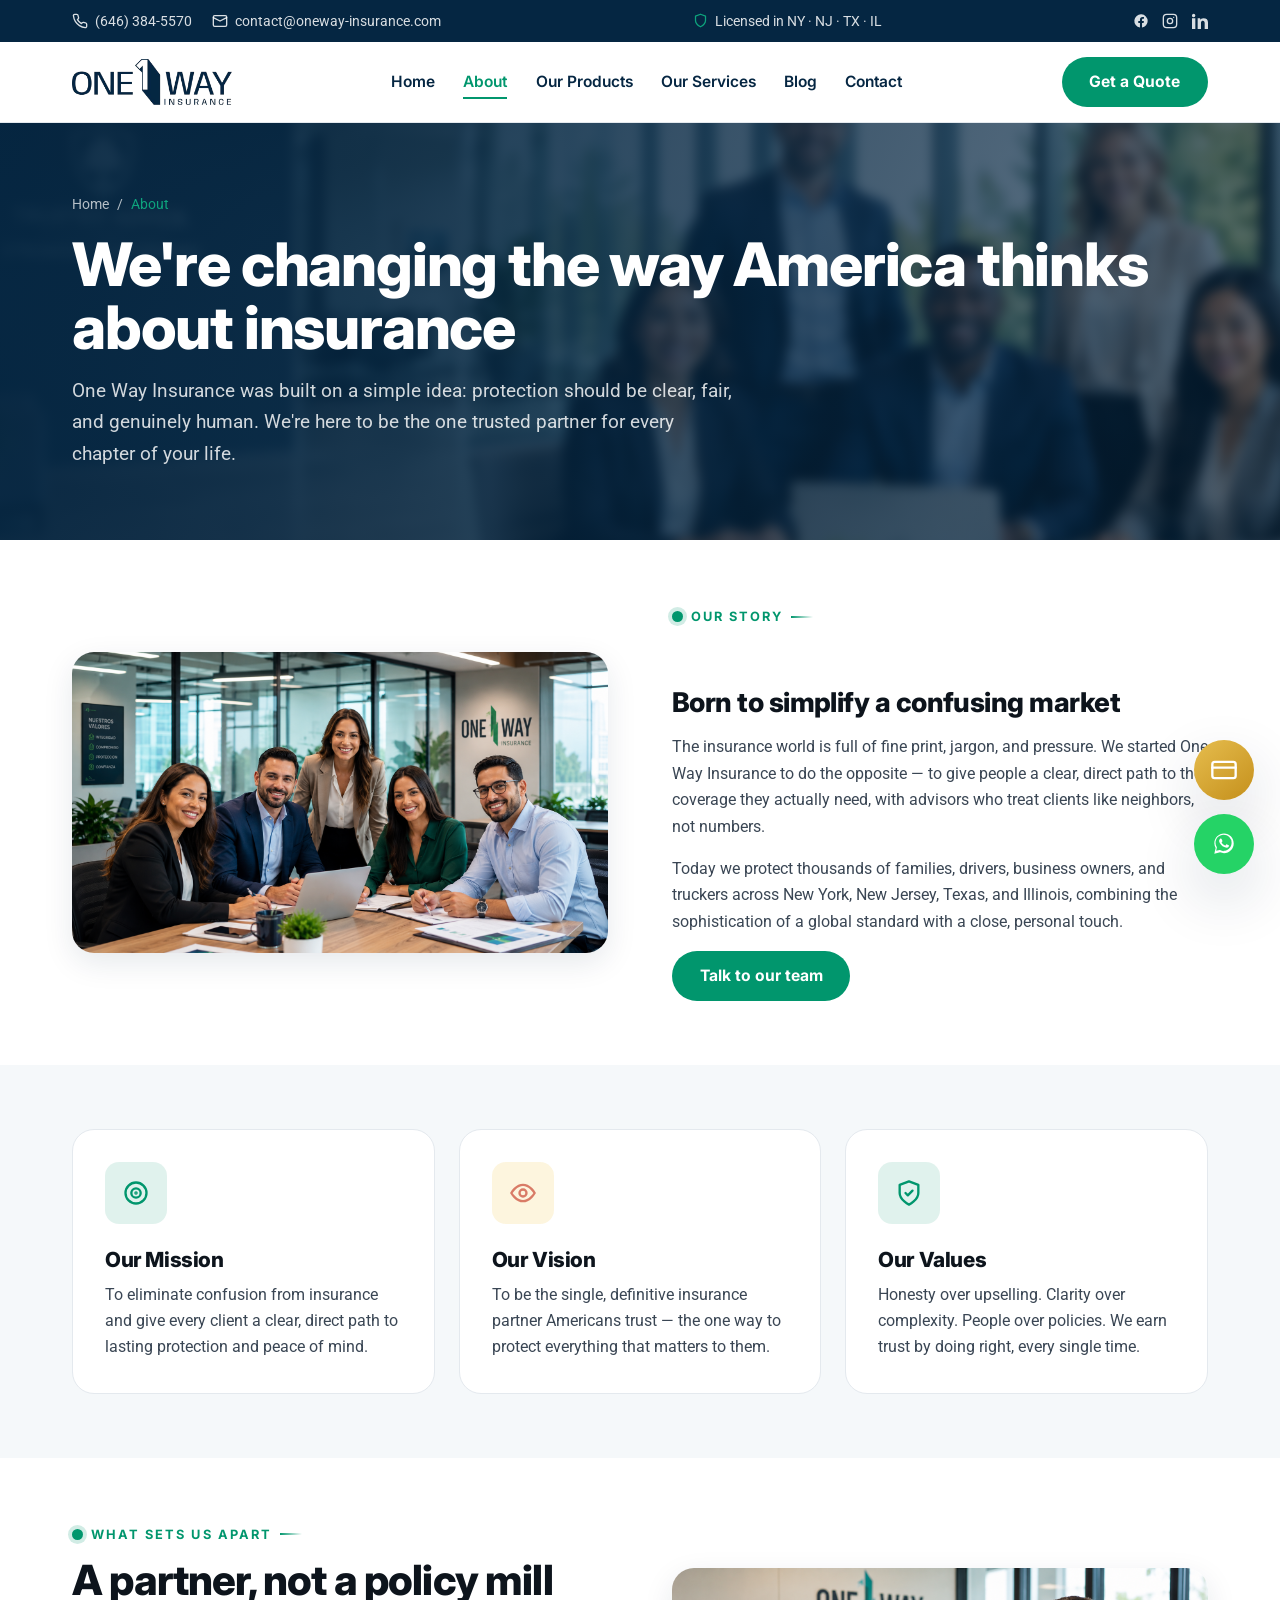
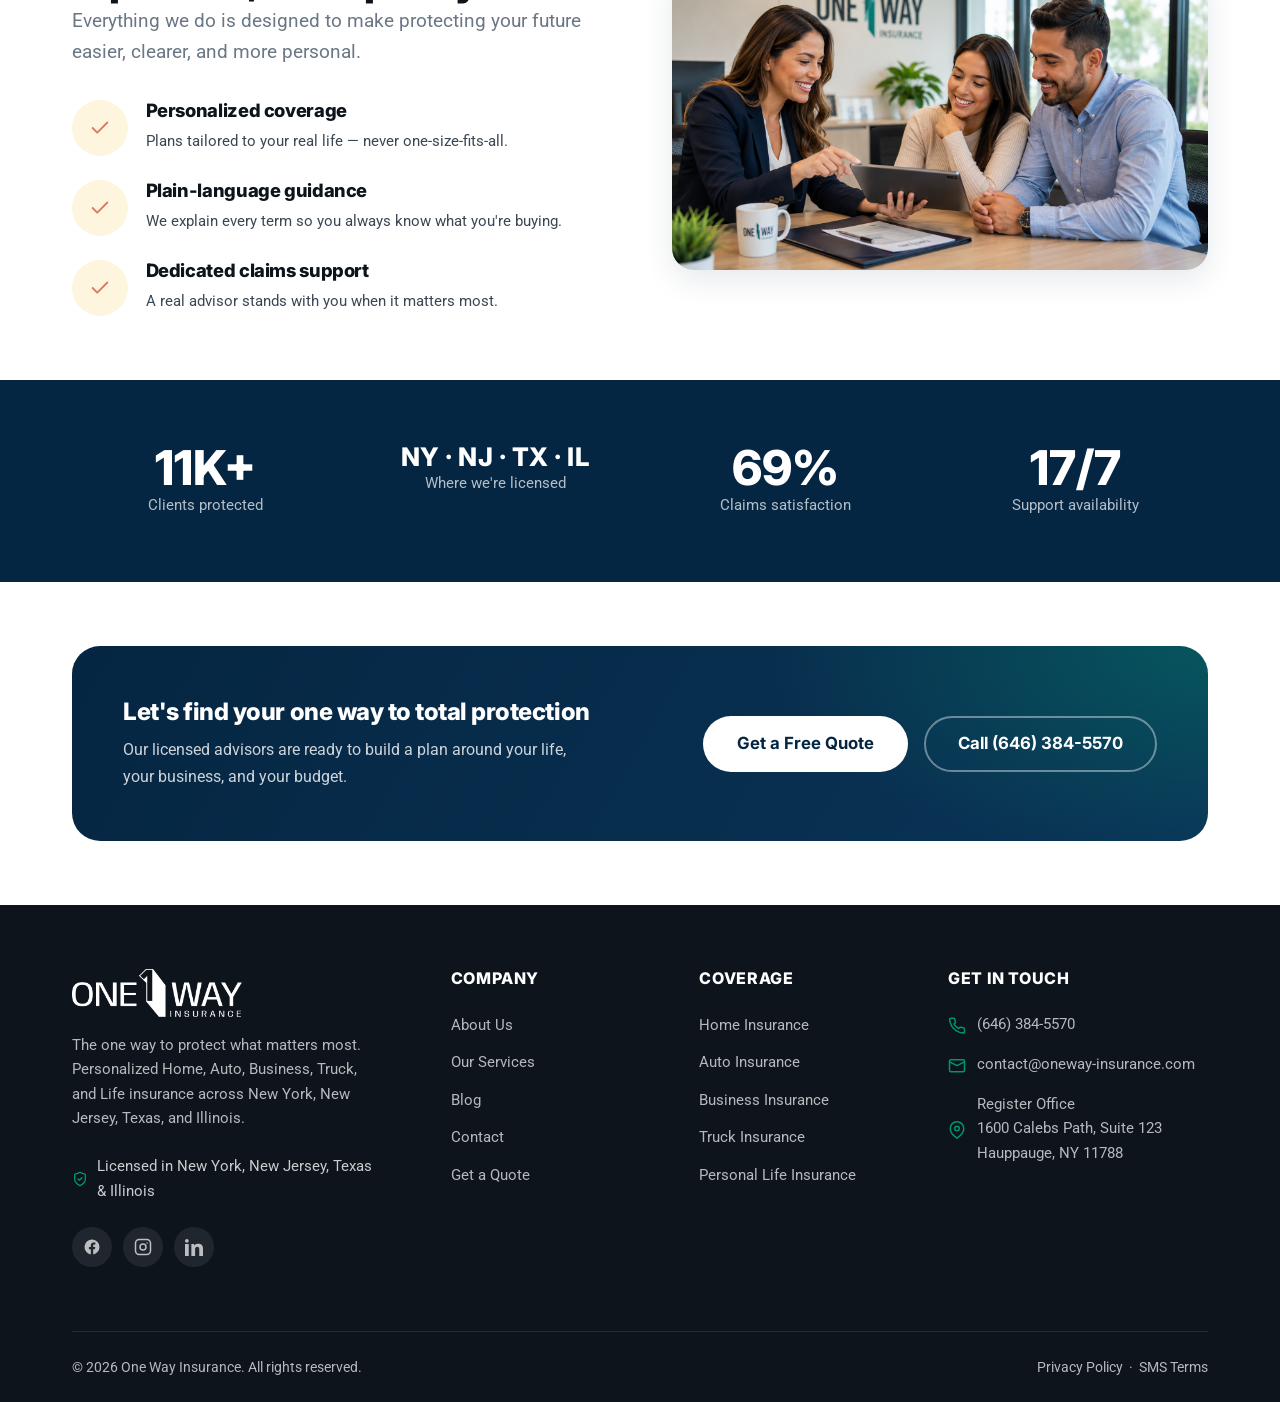
==== commit f0b84653: "Actualización página 22-06" ====
--- a/about.html
+++ b/about.html
@@ -4,7 +4,7 @@
   <meta charset="UTF-8" />
   <meta name="viewport" content="width=device-width, initial-scale=1.0" />
   <title>About Us | One Way Insurance</title>
-  <meta name="description" content="Learn about One Way Insurance — our mission to make insurance clear, human, and built around you, with personalized coverage across the United States." />
+  <meta name="description" content="Learn about One Way Insurance — our mission to make insurance clear, human, and built around you, with personalized coverage across New York, New Jersey, Texas, and Illinois." />
   <meta name="theme-color" content="#052642" />
   <link rel="icon" href="assets/logos/favicon.ico" sizes="any" />
   <link rel="icon" type="image/png" href="assets/logos/favicon-512.png" />
@@ -20,10 +20,11 @@
   <div class="topbar">
     <div class="container topbar__inner">
       <div class="topbar__contact">
-        <a href="tel:+18886865309"><svg width="16" height="16" viewBox="0 0 24 24" fill="none" stroke="currentColor" stroke-width="2" stroke-linecap="round" stroke-linejoin="round"><path d="M22 16.92v3a2 2 0 0 1-2.18 2 19.79 19.79 0 0 1-8.63-3.07 19.5 19.5 0 0 1-6-6 19.79 19.79 0 0 1-3.07-8.67A2 2 0 0 1 4.11 2h3a2 2 0 0 1 2 1.72c.13.96.36 1.9.7 2.81a2 2 0 0 1-.45 2.11L8.09 9.91a16 16 0 0 0 6 6l1.27-1.27a2 2 0 0 1 2.11-.45c.91.34 1.85.57 2.81.7A2 2 0 0 1 22 16.92z"/></svg> (888) 686-5309</a>
+        <a href="tel:+16463845570"><svg width="16" height="16" viewBox="0 0 24 24" fill="none" stroke="currentColor" stroke-width="2" stroke-linecap="round" stroke-linejoin="round"><path d="M22 16.92v3a2 2 0 0 1-2.18 2 19.79 19.79 0 0 1-8.63-3.07 19.5 19.5 0 0 1-6-6 19.79 19.79 0 0 1-3.07-8.67A2 2 0 0 1 4.11 2h3a2 2 0 0 1 2 1.72c.13.96.36 1.9.7 2.81a2 2 0 0 1-.45 2.11L8.09 9.91a16 16 0 0 0 6 6l1.27-1.27a2 2 0 0 1 2.11-.45c.91.34 1.85.57 2.81.7A2 2 0 0 1 22 16.92z"/></svg> (646) 384-5570</a>
         <a href="mailto:contact@oneway-insurance.com"><svg width="16" height="16" viewBox="0 0 24 24" fill="none" stroke="currentColor" stroke-width="2" stroke-linecap="round" stroke-linejoin="round"><rect x="2" y="4" width="20" height="16" rx="2"/><path d="m22 7-10 5L2 7"/></svg> contact@oneway-insurance.com</a>
       </div>
-      <div class="topbar__social" aria-label="Social media">
+      <span class="topbar__states"><svg width="15" height="15" viewBox="0 0 24 24" fill="none" stroke="currentColor" stroke-width="2" stroke-linecap="round" stroke-linejoin="round"><path d="M12 22s8-4 8-10V5l-8-3-8 3v7c0 6 8 10 8 10z"/></svg> Licensed in NY · NJ · TX · IL</span>
+        <div class="topbar__social" aria-label="Social media">
         <a href="#" aria-label="Facebook"><svg width="16" height="16" viewBox="0 0 24 24" fill="currentColor"><path d="M22 12a10 10 0 1 0-11.56 9.88v-6.99H7.9V12h2.54V9.8c0-2.5 1.49-3.89 3.78-3.89 1.09 0 2.24.2 2.24.2v2.46h-1.26c-1.24 0-1.63.77-1.63 1.56V12h2.78l-.44 2.89h-2.34v6.99A10 10 0 0 0 22 12z"/></svg></a>
         <a href="#" aria-label="Instagram"><svg width="16" height="16" viewBox="0 0 24 24" fill="none" stroke="currentColor" stroke-width="2"><rect x="2" y="2" width="20" height="20" rx="5"/><circle cx="12" cy="12" r="4"/><circle cx="17.5" cy="6.5" r="1" fill="currentColor" stroke="none"/></svg></a>
         <a href="#" aria-label="LinkedIn"><svg width="16" height="16" viewBox="0 0 24 24" fill="currentColor"><path d="M4.98 3.5A2.5 2.5 0 1 1 0 3.5a2.5 2.5 0 0 1 4.98 0zM0 8h5v16H0V8zm7.5 0h4.78v2.2h.07c.67-1.2 2.3-2.46 4.73-2.46C22 7.74 24 10 24 14.1V24h-5v-8.9c0-2.12-.76-3.57-2.66-3.57-1.45 0-2.31.97-2.69 1.91-.14.34-.17.81-.17 1.28V24h-5V8z"/></svg></a>
@@ -79,7 +80,7 @@
             <span class="eyebrow">Our Story</span>
             <h2 class="h-section mt-0">Born to simplify a confusing market</h2>
             <p>The insurance world is full of fine print, jargon, and pressure. We started One Way Insurance to do the opposite — to give people a clear, direct path to the coverage they actually need, with advisors who treat clients like neighbors, not numbers.</p>
-            <p>Today we protect thousands of families, drivers, business owners, and truckers across all 50 states, combining the sophistication of a global standard with a close, personal touch.</p>
+            <p>Today we protect thousands of families, drivers, business owners, and truckers across New York, New Jersey, Texas, and Illinois, combining the sophistication of a global standard with a close, personal touch.</p>
             <a class="btn btn--primary" href="contact.html">Talk to our team</a>
           </div>
         </div>
@@ -150,7 +151,7 @@
       <div class="container">
         <div class="grid grid-4">
           <div class="stat-block" data-reveal><strong>15K+</strong><span>Clients protected</span></div>
-          <div class="stat-block" data-reveal data-reveal-delay="1"><strong>50</strong><span>States served</span></div>
+          <div class="stat-block stat-block--states" data-reveal data-reveal-delay="1"><strong>NY · NJ · TX · IL</strong><span>Where we're licensed</span></div>
           <div class="stat-block" data-reveal data-reveal-delay="2"><strong>98%</strong><span>Claims satisfaction</span></div>
           <div class="stat-block" data-reveal data-reveal-delay="3"><strong>24/7</strong><span>Support availability</span></div>
         </div>
@@ -168,7 +169,7 @@
             </div>
             <div class="btn-row">
               <a class="btn btn--sun btn--lg" href="contact.html">Get a Free Quote</a>
-              <a class="btn btn--outline-light btn--lg" href="tel:+18886865309">Call (888) 686-5309</a>
+              <a class="btn btn--outline-light btn--lg" href="tel:+16463845570">Call (646) 384-5570</a>
             </div>
           </div>
         </div>
@@ -181,7 +182,8 @@
       <div class="footer-grid">
         <div class="footer-about">
           <img src="assets/logos/logo-white.webp" alt="One Way Insurance" width="170" height="49" />
-          <p>The one way to protect what matters most. Personalized Home, Auto, Business, Truck, and Life insurance across the United States.</p>
+          <p>The one way to protect what matters most. Personalized Home, Auto, Business, Truck, and Life insurance across New York, New Jersey, Texas, and Illinois.</p>
+          <p class="footer-license"><svg width="16" height="16" viewBox="0 0 24 24" fill="none" stroke="currentColor" stroke-width="2" stroke-linecap="round" stroke-linejoin="round"><path d="M12 22s8-4 8-10V5l-8-3-8 3v7c0 6 8 10 8 10z"/><path d="m9 12 2 2 4-4"/></svg> Licensed in New York, New Jersey, Texas &amp; Illinois</p>
           <div class="footer-social" aria-label="Social media">
             <a href="#" aria-label="Facebook"><svg width="18" height="18" viewBox="0 0 24 24" fill="currentColor"><path d="M22 12a10 10 0 1 0-11.56 9.88v-6.99H7.9V12h2.54V9.8c0-2.5 1.49-3.89 3.78-3.89 1.09 0 2.24.2 2.24.2v2.46h-1.26c-1.24 0-1.63.77-1.63 1.56V12h2.78l-.44 2.89h-2.34v6.99A10 10 0 0 0 22 12z"/></svg></a>
             <a href="#" aria-label="Instagram"><svg width="18" height="18" viewBox="0 0 24 24" fill="none" stroke="currentColor" stroke-width="2"><rect x="2" y="2" width="20" height="20" rx="5"/><circle cx="12" cy="12" r="4"/><circle cx="17.5" cy="6.5" r="1" fill="currentColor" stroke="none"/></svg></a>
@@ -211,9 +213,9 @@
         <div>
           <h4>Get in Touch</h4>
           <ul class="footer-contact">
-            <li><svg width="18" height="18" viewBox="0 0 24 24" fill="none" stroke="currentColor" stroke-width="2" stroke-linecap="round" stroke-linejoin="round"><path d="M22 16.92v3a2 2 0 0 1-2.18 2 19.79 19.79 0 0 1-8.63-3.07 19.5 19.5 0 0 1-6-6 19.79 19.79 0 0 1-3.07-8.67A2 2 0 0 1 4.11 2h3a2 2 0 0 1 2 1.72c.13.96.36 1.9.7 2.81a2 2 0 0 1-.45 2.11L8.09 9.91a16 16 0 0 0 6 6l1.27-1.27a2 2 0 0 1 2.11-.45c.91.34 1.85.57 2.81.7A2 2 0 0 1 22 16.92z"/></svg> <a href="tel:+18886865309">(888) 686-5309</a></li>
+            <li><svg width="18" height="18" viewBox="0 0 24 24" fill="none" stroke="currentColor" stroke-width="2" stroke-linecap="round" stroke-linejoin="round"><path d="M22 16.92v3a2 2 0 0 1-2.18 2 19.79 19.79 0 0 1-8.63-3.07 19.5 19.5 0 0 1-6-6 19.79 19.79 0 0 1-3.07-8.67A2 2 0 0 1 4.11 2h3a2 2 0 0 1 2 1.72c.13.96.36 1.9.7 2.81a2 2 0 0 1-.45 2.11L8.09 9.91a16 16 0 0 0 6 6l1.27-1.27a2 2 0 0 1 2.11-.45c.91.34 1.85.57 2.81.7A2 2 0 0 1 22 16.92z"/></svg> <a href="tel:+16463845570">(646) 384-5570</a></li>
             <li><svg width="18" height="18" viewBox="0 0 24 24" fill="none" stroke="currentColor" stroke-width="2" stroke-linecap="round" stroke-linejoin="round"><rect x="2" y="4" width="20" height="16" rx="2"/><path d="m22 7-10 5L2 7"/></svg> <a href="mailto:contact@oneway-insurance.com">contact@oneway-insurance.com</a></li>
-            <li><svg width="18" height="18" viewBox="0 0 24 24" fill="none" stroke="currentColor" stroke-width="2" stroke-linecap="round" stroke-linejoin="round"><path d="M21 10c0 7-9 13-9 13s-9-6-9-13a9 9 0 0 1 18 0z"/><circle cx="12" cy="10" r="3"/></svg> <span>Register Office<br />150 SE 2nd Ave, Suite 1403<br />Miami, FL 33131</span></li>
+            <li><svg width="18" height="18" viewBox="0 0 24 24" fill="none" stroke="currentColor" stroke-width="2" stroke-linecap="round" stroke-linejoin="round"><path d="M21 10c0 7-9 13-9 13s-9-6-9-13a9 9 0 0 1 18 0z"/><circle cx="12" cy="10" r="3"/></svg> <span>Register Office<br />1600 Calebs Path, Suite 123<br />Hauppauge, NY 11788</span></li>
           </ul>
         </div>
       </div>
@@ -229,7 +231,7 @@
       <svg viewBox="0 0 24 24" fill="none" stroke="currentColor" stroke-width="2" stroke-linecap="round" stroke-linejoin="round"><rect x="2" y="5" width="20" height="14" rx="2"/><path d="M2 10h20"/></svg>
       <span class="fab__label">Make a Payment</span>
     </a>
-    <a class="fab fab--whatsapp" href="https://wa.me/18886865309?text=Hello%20One%20Way%20Insurance%2C%20I%27d%20like%20a%20quote." target="_blank" rel="noopener" aria-label="Chat on WhatsApp">
+    <a class="fab fab--whatsapp" href="https://wa.me/16463845570?text=Hello%20One%20Way%20Insurance%2C%20I%27d%20like%20a%20quote." target="_blank" rel="noopener" aria-label="Chat on WhatsApp">
       <svg viewBox="0 0 32 32" fill="currentColor" aria-hidden="true"><path d="M16.04 4C9.93 4 4.98 8.95 4.98 15.06c0 1.96.51 3.87 1.49 5.56L4.9 27.1l6.66-1.55a11.04 11.04 0 0 0 4.48.95h.01c6.11 0 11.06-4.95 11.06-11.06C27.1 8.95 22.15 4 16.04 4zm0 20.2h-.01a9.2 9.2 0 0 1-4.68-1.28l-.34-.2-3.95.92.84-3.85-.22-.35a9.13 9.13 0 0 1-1.4-4.86c0-5.07 4.13-9.2 9.21-9.2 2.46 0 4.77.96 6.51 2.7a9.14 9.14 0 0 1 2.7 6.51c0 5.08-4.13 9.21-9.21 9.21zm5.05-6.89c-.28-.14-1.64-.81-1.89-.9-.25-.09-.43-.14-.62.14-.18.28-.71.9-.87 1.08-.16.18-.32.2-.6.07-.28-.14-1.17-.43-2.23-1.38-.82-.74-1.38-1.65-1.54-1.93-.16-.28-.02-.43.12-.57.13-.13.28-.32.42-.49.14-.16.18-.28.28-.46.09-.18.05-.35-.02-.49-.07-.14-.62-1.5-.85-2.05-.22-.54-.45-.46-.62-.47l-.53-.01c-.18 0-.48.07-.73.35-.25.28-.96.94-.96 2.3 0 1.35.99 2.66 1.12 2.84.14.18 1.94 2.96 4.7 4.15.66.28 1.17.45 1.57.58.66.21 1.26.18 1.73.11.53-.08 1.64-.67 1.87-1.32.23-.65.23-1.2.16-1.32-.07-.12-.25-.19-.53-.33z"/></svg>
       <span class="fab__label">WhatsApp</span>
     </a>
--- a/css/style.css
+++ b/css/style.css
@@ -654,12 +654,21 @@
   border: 1px solid var(--c-line);
   border-radius: var(--radius-lg);
   padding: var(--space-6);
-  height: 100%;
-}
-.testimonial__stars { color: var(--c-sun); margin-bottom: var(--space-4); letter-spacing: 2px; }
-.testimonial p { color: var(--c-body); font-size: 1.02rem; margin-bottom: var(--space-5); }
+  display: flex;
+  flex-direction: column;
+  transition: transform var(--t-fast) var(--ease), box-shadow var(--t) var(--ease), border-color var(--t-fast) var(--ease);
+}
+.testimonial:hover { transform: translateY(-4px); box-shadow: var(--shadow); border-color: transparent; }
+.testimonial__stars { color: #e6bd4e; margin-bottom: var(--space-4); letter-spacing: 2px; }
+.testimonial p { color: var(--c-body); font-size: 1.02rem; margin-bottom: var(--space-5); flex: 1; }
 .testimonial__author { display: flex; align-items: center; gap: 0.85rem; }
 .testimonial__author img { width: 48px; height: 48px; border-radius: 50%; object-fit: cover; }
+.testimonial__avatar {
+  width: 48px; height: 48px; border-radius: 50%; flex-shrink: 0;
+  display: grid; place-items: center;
+  background: linear-gradient(140deg, var(--c-prussian), var(--c-shamrock));
+  color: #fff; font-family: var(--font-head); font-weight: 800; font-size: 0.95rem;
+}
 .testimonial__author strong { font-family: var(--font-head); color: var(--c-ink); display: block; font-size: 0.95rem; }
 .testimonial__author span { font-size: 0.85rem; color: var(--c-muted); }
 
@@ -1651,3 +1660,56 @@
 .legal-step__badge { flex-shrink: 0; width: 2.4rem; height: 2.4rem; border-radius: 50%; background: var(--c-prussian); color: #fff; display: grid; place-items: center; font-family: var(--font-head); font-weight: 800; }
 .legal-step h3 { font-size: 1.05rem; margin-bottom: 0.25rem; }
 .legal-step p { margin-bottom: 0.5rem; }
+
+/* =============================================================
+   24. STATES INDICATOR + TESTIMONIALS CAROUSEL
+   ============================================================= */
+.topbar__states { display: inline-flex; align-items: center; gap: 0.45rem; color: rgba(255, 255, 255, 0.85); }
+.topbar__states svg { color: var(--c-sun); flex-shrink: 0; }
+
+.footer-license { display: flex; align-items: center; gap: 0.55rem; font-size: 0.85rem; color: rgba(255, 255, 255, 0.78); margin-bottom: var(--space-4); }
+.footer-license svg { color: var(--c-shamrock); flex-shrink: 0; }
+
+.stat-block--states strong { font-size: clamp(1.15rem, 2.4vw, 1.6rem); letter-spacing: 0.02em; }
+
+/* Carousel (testimonials) */
+.carousel { position: relative; }
+.carousel__track {
+  display: flex;
+  gap: var(--space-5);
+  overflow-x: auto;
+  scroll-snap-type: x mandatory;
+  scroll-behavior: smooth;
+  padding: 0.5rem 0.25rem 1rem;
+  margin: -0.5rem -0.25rem 0;
+  scrollbar-width: none;
+  -ms-overflow-style: none;
+}
+.carousel__track::-webkit-scrollbar { display: none; }
+.carousel__track > * { flex: 0 0 86%; scroll-snap-align: start; }
+@media (min-width: 600px) { .carousel__track > * { flex-basis: calc((100% - var(--space-5)) / 2); } }
+@media (min-width: 900px) { .carousel__track > * { flex-basis: calc((100% - 2 * var(--space-5)) / 3); } }
+.carousel__btn {
+  position: absolute;
+  top: 50%;
+  transform: translateY(-50%);
+  width: 48px; height: 48px;
+  display: grid; place-items: center;
+  border-radius: 50%;
+  background: var(--c-white);
+  border: 1px solid var(--c-line);
+  color: var(--c-prussian);
+  box-shadow: var(--shadow);
+  cursor: pointer;
+  z-index: 3;
+  transition: background var(--t-fast) var(--ease), color var(--t-fast) var(--ease),
+              border-color var(--t-fast) var(--ease), opacity var(--t-fast) var(--ease);
+}
+.carousel__btn:hover { background: var(--c-shamrock); color: #fff; border-color: var(--c-shamrock); }
+.carousel__btn--prev { left: -8px; }
+.carousel__btn--next { right: -8px; }
+.carousel__btn:disabled { opacity: 0; pointer-events: none; }
+@media (min-width: 1100px) {
+  .carousel__btn--prev { left: -22px; }
+  .carousel__btn--next { right: -22px; }
+}
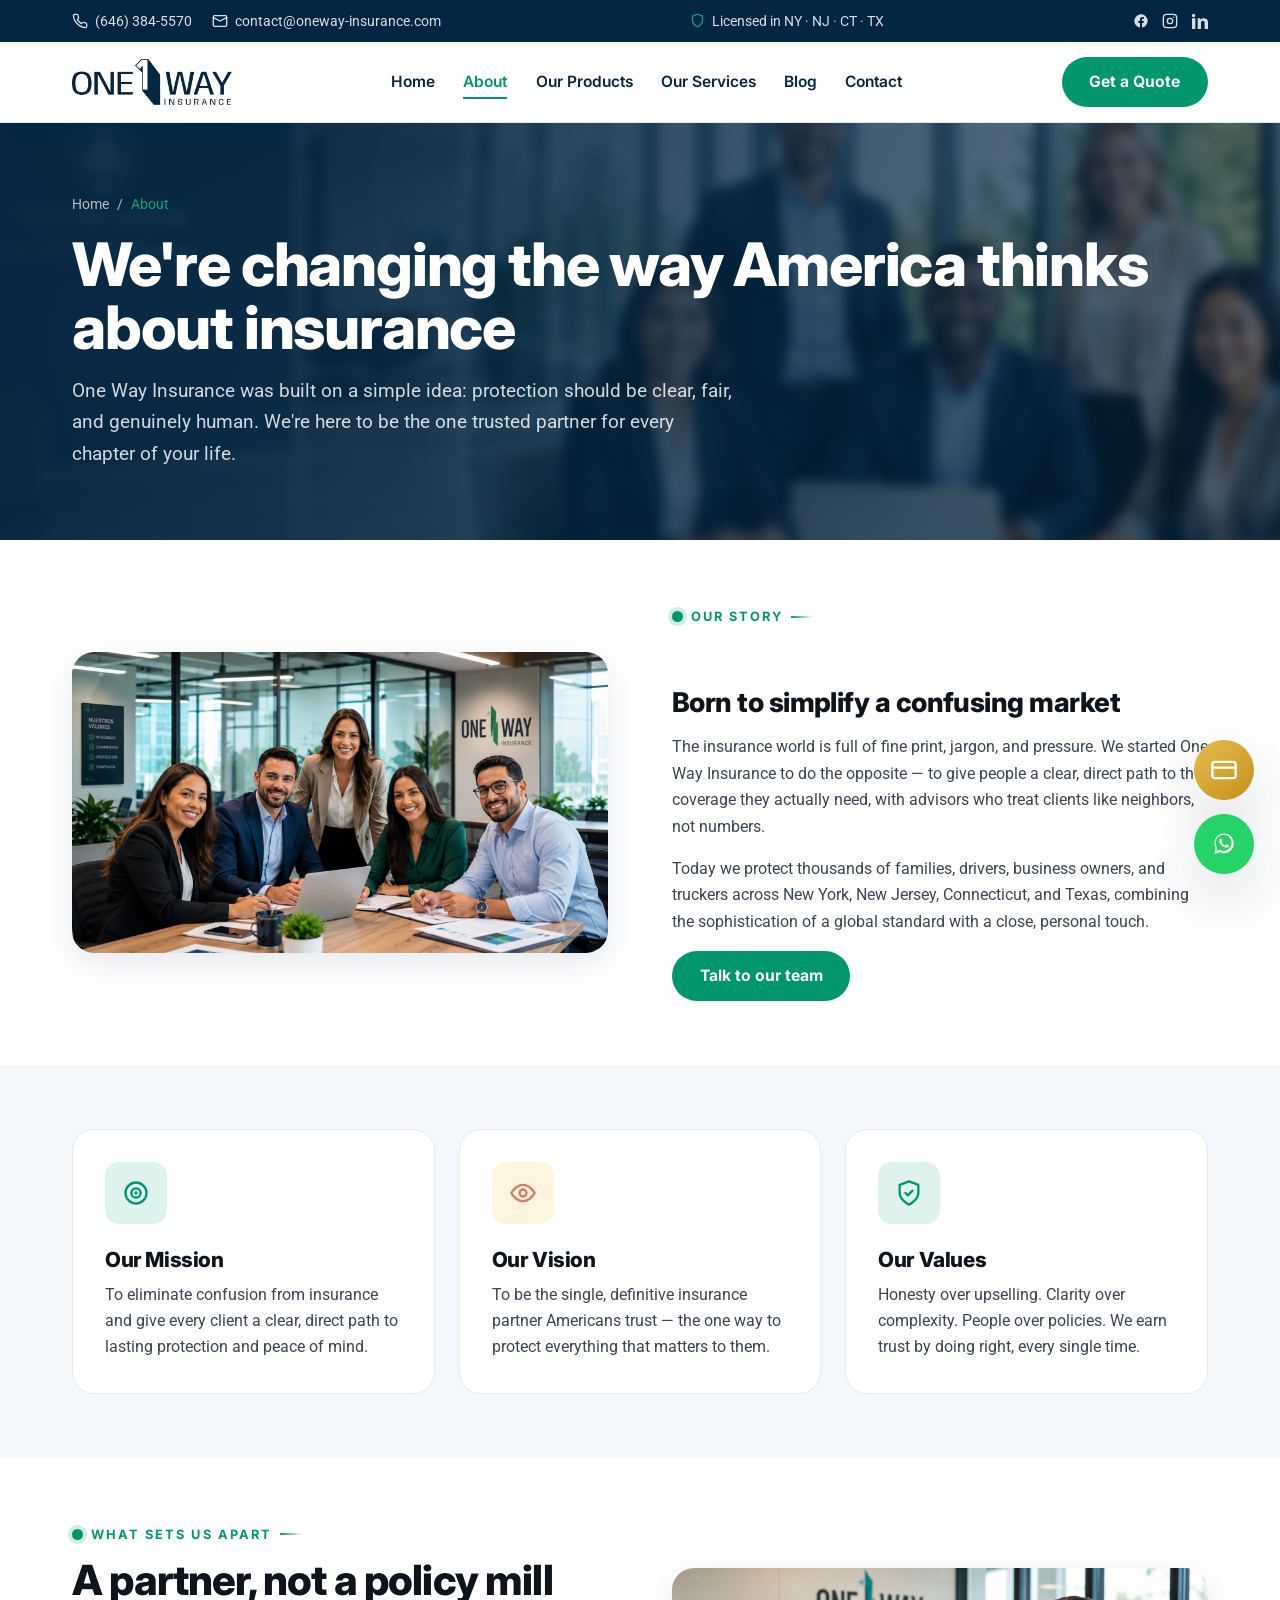
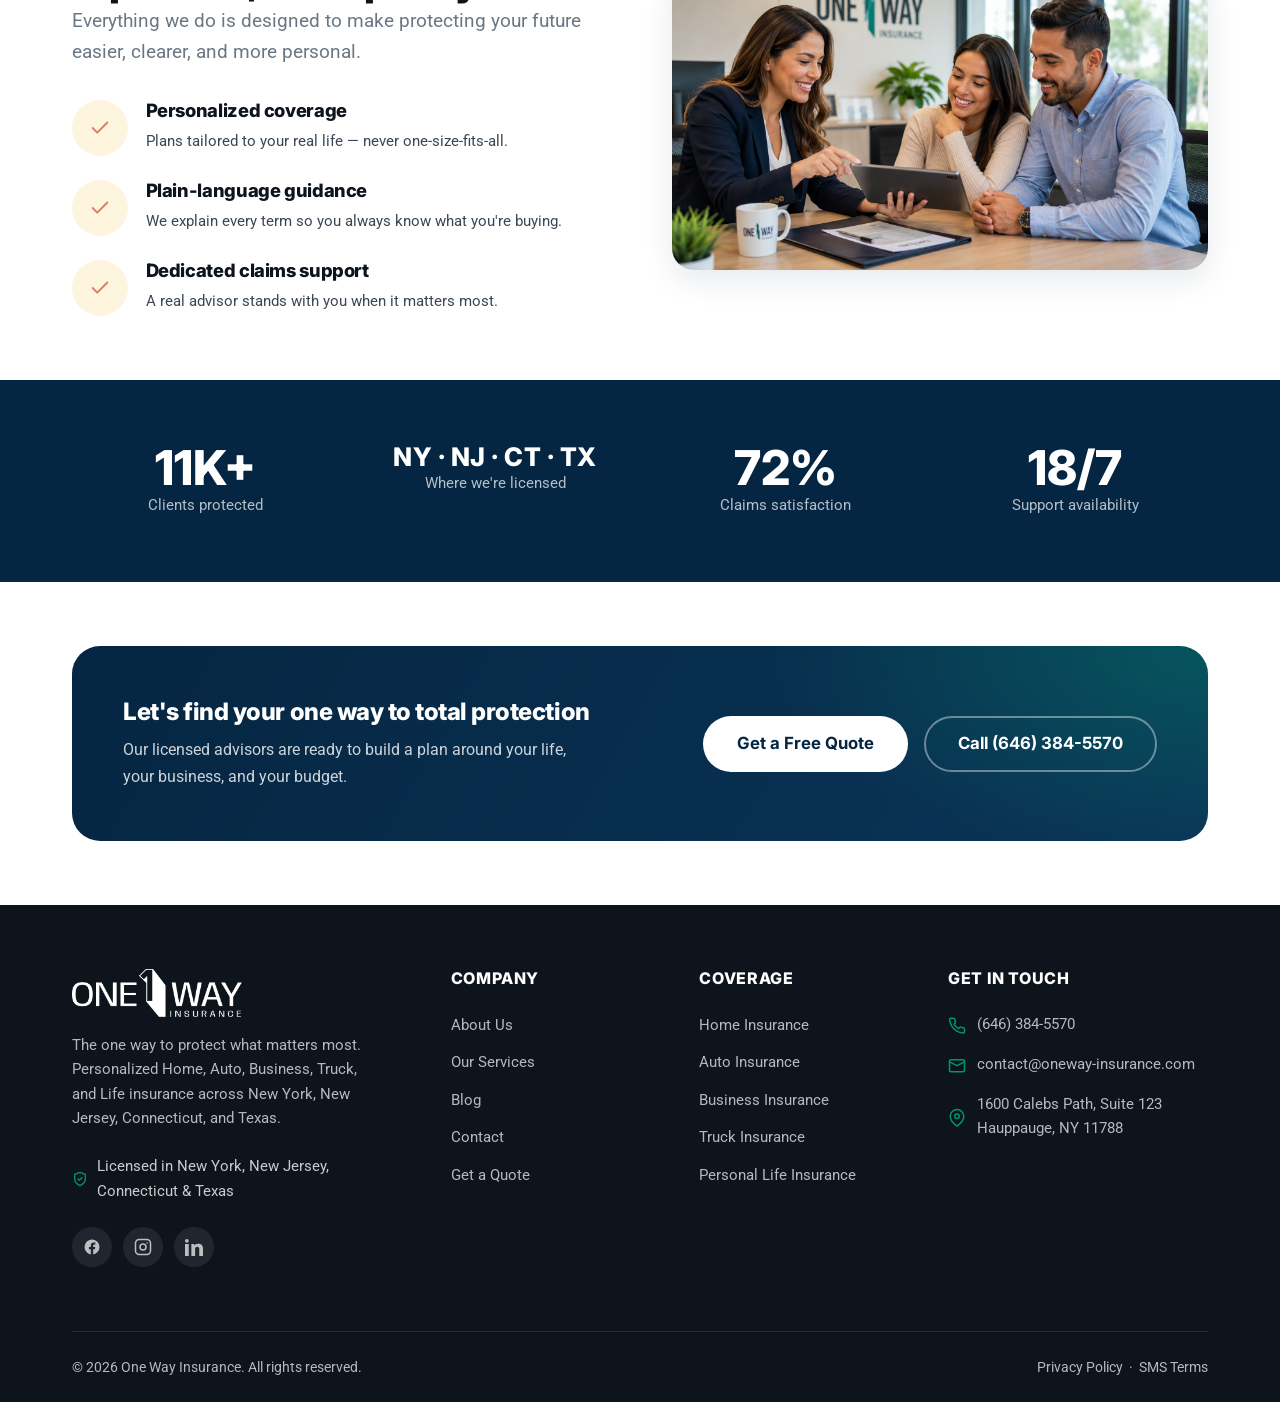
==== commit 3135fb24: "Actualización página principal" ====
--- a/about.html
+++ b/about.html
@@ -4,7 +4,7 @@
   <meta charset="UTF-8" />
   <meta name="viewport" content="width=device-width, initial-scale=1.0" />
   <title>About Us | One Way Insurance</title>
-  <meta name="description" content="Learn about One Way Insurance — our mission to make insurance clear, human, and built around you, with personalized coverage across New York, New Jersey, Texas, and Illinois." />
+  <meta name="description" content="Learn about One Way Insurance — our mission to make insurance clear, human, and built around you, with personalized coverage across New York, New Jersey, Connecticut, and Texas." />
   <meta name="theme-color" content="#052642" />
   <link rel="icon" href="assets/logos/favicon.ico" sizes="any" />
   <link rel="icon" type="image/png" href="assets/logos/favicon-512.png" />
@@ -23,7 +23,7 @@
         <a href="tel:+16463845570"><svg width="16" height="16" viewBox="0 0 24 24" fill="none" stroke="currentColor" stroke-width="2" stroke-linecap="round" stroke-linejoin="round"><path d="M22 16.92v3a2 2 0 0 1-2.18 2 19.79 19.79 0 0 1-8.63-3.07 19.5 19.5 0 0 1-6-6 19.79 19.79 0 0 1-3.07-8.67A2 2 0 0 1 4.11 2h3a2 2 0 0 1 2 1.72c.13.96.36 1.9.7 2.81a2 2 0 0 1-.45 2.11L8.09 9.91a16 16 0 0 0 6 6l1.27-1.27a2 2 0 0 1 2.11-.45c.91.34 1.85.57 2.81.7A2 2 0 0 1 22 16.92z"/></svg> (646) 384-5570</a>
         <a href="mailto:contact@oneway-insurance.com"><svg width="16" height="16" viewBox="0 0 24 24" fill="none" stroke="currentColor" stroke-width="2" stroke-linecap="round" stroke-linejoin="round"><rect x="2" y="4" width="20" height="16" rx="2"/><path d="m22 7-10 5L2 7"/></svg> contact@oneway-insurance.com</a>
       </div>
-      <span class="topbar__states"><svg width="15" height="15" viewBox="0 0 24 24" fill="none" stroke="currentColor" stroke-width="2" stroke-linecap="round" stroke-linejoin="round"><path d="M12 22s8-4 8-10V5l-8-3-8 3v7c0 6 8 10 8 10z"/></svg> Licensed in NY · NJ · TX · IL</span>
+      <span class="topbar__states"><svg width="15" height="15" viewBox="0 0 24 24" fill="none" stroke="currentColor" stroke-width="2" stroke-linecap="round" stroke-linejoin="round"><path d="M12 22s8-4 8-10V5l-8-3-8 3v7c0 6 8 10 8 10z"/></svg> Licensed in NY · NJ · CT · TX</span>
         <div class="topbar__social" aria-label="Social media">
         <a href="#" aria-label="Facebook"><svg width="16" height="16" viewBox="0 0 24 24" fill="currentColor"><path d="M22 12a10 10 0 1 0-11.56 9.88v-6.99H7.9V12h2.54V9.8c0-2.5 1.49-3.89 3.78-3.89 1.09 0 2.24.2 2.24.2v2.46h-1.26c-1.24 0-1.63.77-1.63 1.56V12h2.78l-.44 2.89h-2.34v6.99A10 10 0 0 0 22 12z"/></svg></a>
         <a href="#" aria-label="Instagram"><svg width="16" height="16" viewBox="0 0 24 24" fill="none" stroke="currentColor" stroke-width="2"><rect x="2" y="2" width="20" height="20" rx="5"/><circle cx="12" cy="12" r="4"/><circle cx="17.5" cy="6.5" r="1" fill="currentColor" stroke="none"/></svg></a>
@@ -80,7 +80,7 @@
             <span class="eyebrow">Our Story</span>
             <h2 class="h-section mt-0">Born to simplify a confusing market</h2>
             <p>The insurance world is full of fine print, jargon, and pressure. We started One Way Insurance to do the opposite — to give people a clear, direct path to the coverage they actually need, with advisors who treat clients like neighbors, not numbers.</p>
-            <p>Today we protect thousands of families, drivers, business owners, and truckers across New York, New Jersey, Texas, and Illinois, combining the sophistication of a global standard with a close, personal touch.</p>
+            <p>Today we protect thousands of families, drivers, business owners, and truckers across New York, New Jersey, Connecticut, and Texas, combining the sophistication of a global standard with a close, personal touch.</p>
             <a class="btn btn--primary" href="contact.html">Talk to our team</a>
           </div>
         </div>
@@ -151,7 +151,7 @@
       <div class="container">
         <div class="grid grid-4">
           <div class="stat-block" data-reveal><strong>15K+</strong><span>Clients protected</span></div>
-          <div class="stat-block stat-block--states" data-reveal data-reveal-delay="1"><strong>NY · NJ · TX · IL</strong><span>Where we're licensed</span></div>
+          <div class="stat-block stat-block--states" data-reveal data-reveal-delay="1"><strong>NY · NJ · CT · TX</strong><span>Where we're licensed</span></div>
           <div class="stat-block" data-reveal data-reveal-delay="2"><strong>98%</strong><span>Claims satisfaction</span></div>
           <div class="stat-block" data-reveal data-reveal-delay="3"><strong>24/7</strong><span>Support availability</span></div>
         </div>
@@ -182,8 +182,8 @@
       <div class="footer-grid">
         <div class="footer-about">
           <img src="assets/logos/logo-white.webp" alt="One Way Insurance" width="170" height="49" />
-          <p>The one way to protect what matters most. Personalized Home, Auto, Business, Truck, and Life insurance across New York, New Jersey, Texas, and Illinois.</p>
-          <p class="footer-license"><svg width="16" height="16" viewBox="0 0 24 24" fill="none" stroke="currentColor" stroke-width="2" stroke-linecap="round" stroke-linejoin="round"><path d="M12 22s8-4 8-10V5l-8-3-8 3v7c0 6 8 10 8 10z"/><path d="m9 12 2 2 4-4"/></svg> Licensed in New York, New Jersey, Texas &amp; Illinois</p>
+          <p>The one way to protect what matters most. Personalized Home, Auto, Business, Truck, and Life insurance across New York, New Jersey, Connecticut, and Texas.</p>
+          <p class="footer-license"><svg width="16" height="16" viewBox="0 0 24 24" fill="none" stroke="currentColor" stroke-width="2" stroke-linecap="round" stroke-linejoin="round"><path d="M12 22s8-4 8-10V5l-8-3-8 3v7c0 6 8 10 8 10z"/><path d="m9 12 2 2 4-4"/></svg> Licensed in New York, New Jersey, Connecticut &amp; Texas</p>
           <div class="footer-social" aria-label="Social media">
             <a href="#" aria-label="Facebook"><svg width="18" height="18" viewBox="0 0 24 24" fill="currentColor"><path d="M22 12a10 10 0 1 0-11.56 9.88v-6.99H7.9V12h2.54V9.8c0-2.5 1.49-3.89 3.78-3.89 1.09 0 2.24.2 2.24.2v2.46h-1.26c-1.24 0-1.63.77-1.63 1.56V12h2.78l-.44 2.89h-2.34v6.99A10 10 0 0 0 22 12z"/></svg></a>
             <a href="#" aria-label="Instagram"><svg width="18" height="18" viewBox="0 0 24 24" fill="none" stroke="currentColor" stroke-width="2"><rect x="2" y="2" width="20" height="20" rx="5"/><circle cx="12" cy="12" r="4"/><circle cx="17.5" cy="6.5" r="1" fill="currentColor" stroke="none"/></svg></a>
@@ -215,7 +215,7 @@
           <ul class="footer-contact">
             <li><svg width="18" height="18" viewBox="0 0 24 24" fill="none" stroke="currentColor" stroke-width="2" stroke-linecap="round" stroke-linejoin="round"><path d="M22 16.92v3a2 2 0 0 1-2.18 2 19.79 19.79 0 0 1-8.63-3.07 19.5 19.5 0 0 1-6-6 19.79 19.79 0 0 1-3.07-8.67A2 2 0 0 1 4.11 2h3a2 2 0 0 1 2 1.72c.13.96.36 1.9.7 2.81a2 2 0 0 1-.45 2.11L8.09 9.91a16 16 0 0 0 6 6l1.27-1.27a2 2 0 0 1 2.11-.45c.91.34 1.85.57 2.81.7A2 2 0 0 1 22 16.92z"/></svg> <a href="tel:+16463845570">(646) 384-5570</a></li>
             <li><svg width="18" height="18" viewBox="0 0 24 24" fill="none" stroke="currentColor" stroke-width="2" stroke-linecap="round" stroke-linejoin="round"><rect x="2" y="4" width="20" height="16" rx="2"/><path d="m22 7-10 5L2 7"/></svg> <a href="mailto:contact@oneway-insurance.com">contact@oneway-insurance.com</a></li>
-            <li><svg width="18" height="18" viewBox="0 0 24 24" fill="none" stroke="currentColor" stroke-width="2" stroke-linecap="round" stroke-linejoin="round"><path d="M21 10c0 7-9 13-9 13s-9-6-9-13a9 9 0 0 1 18 0z"/><circle cx="12" cy="10" r="3"/></svg> <span>Register Office<br />1600 Calebs Path, Suite 123<br />Hauppauge, NY 11788</span></li>
+            <li><svg width="18" height="18" viewBox="0 0 24 24" fill="none" stroke="currentColor" stroke-width="2" stroke-linecap="round" stroke-linejoin="round"><path d="M21 10c0 7-9 13-9 13s-9-6-9-13a9 9 0 0 1 18 0z"/><circle cx="12" cy="10" r="3"/></svg> <span>1600 Calebs Path, Suite 123<br />Hauppauge, NY 11788</span></li>
           </ul>
         </div>
       </div>
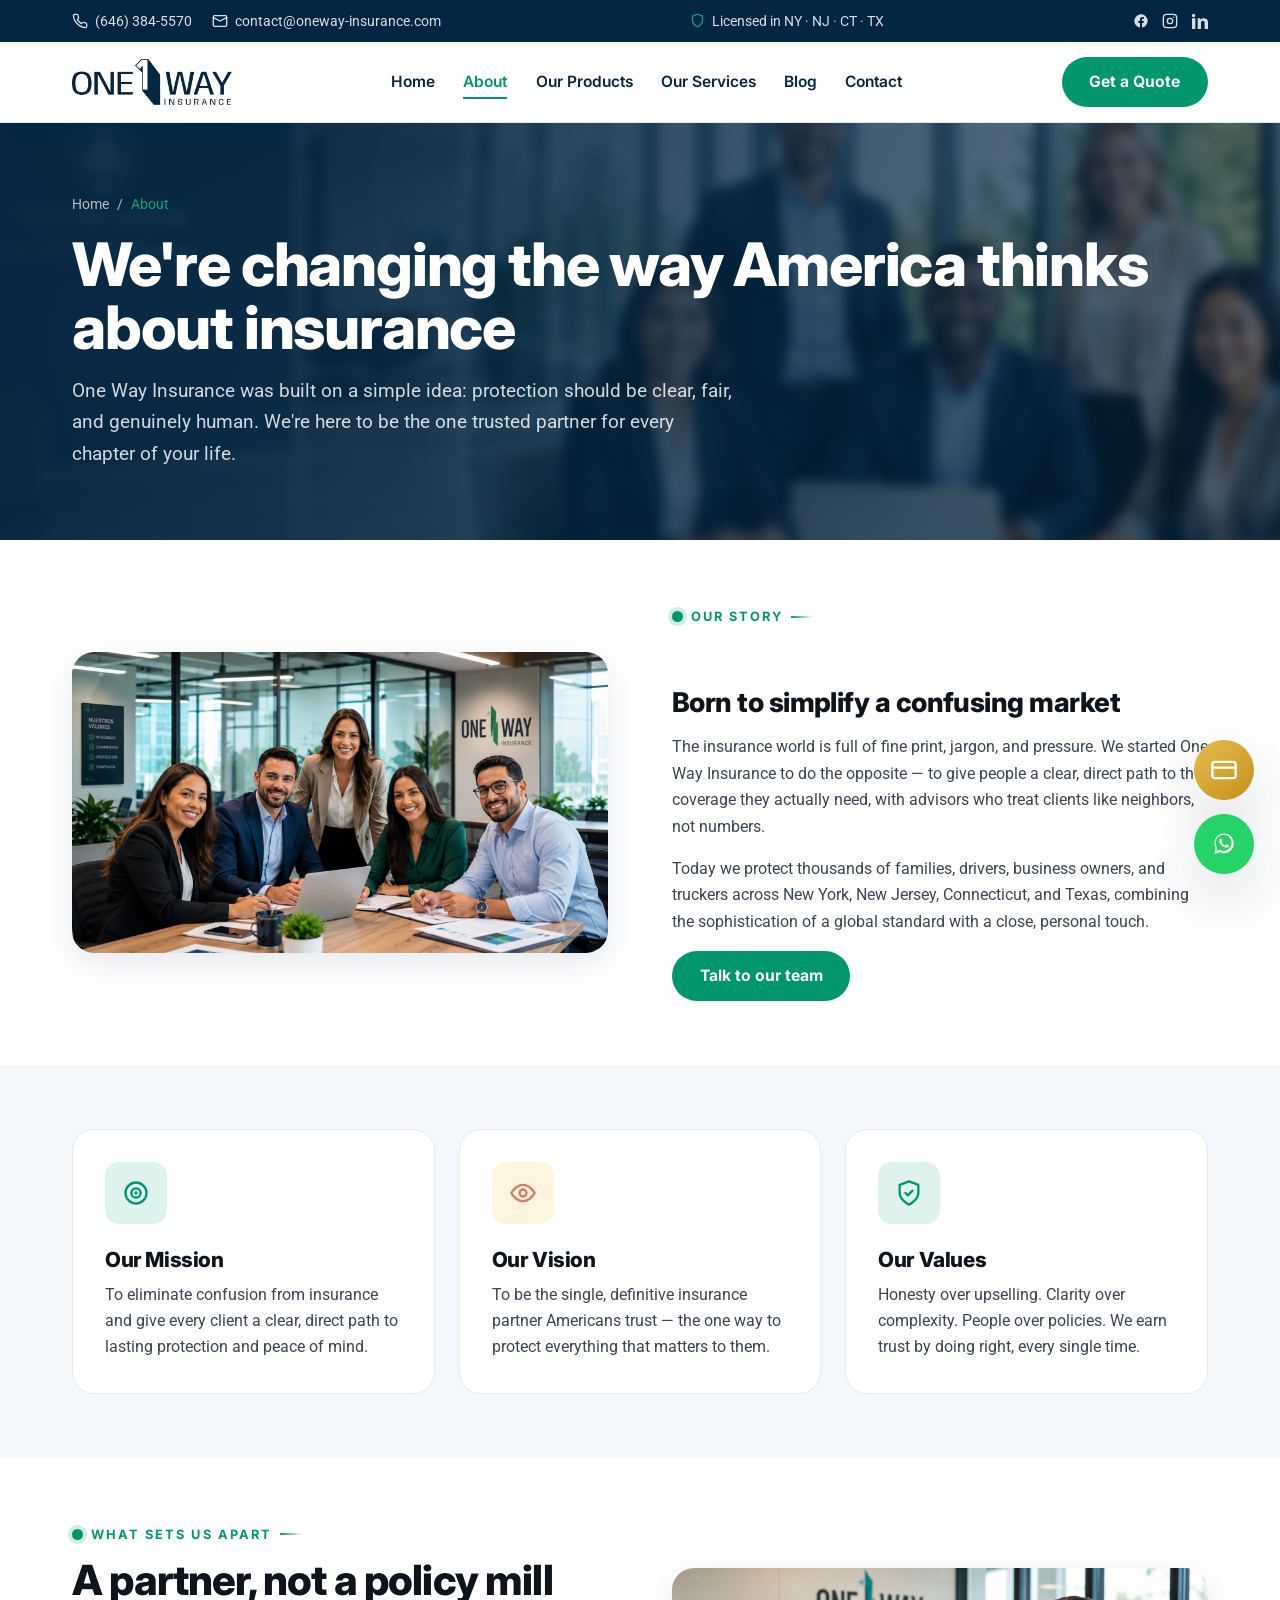
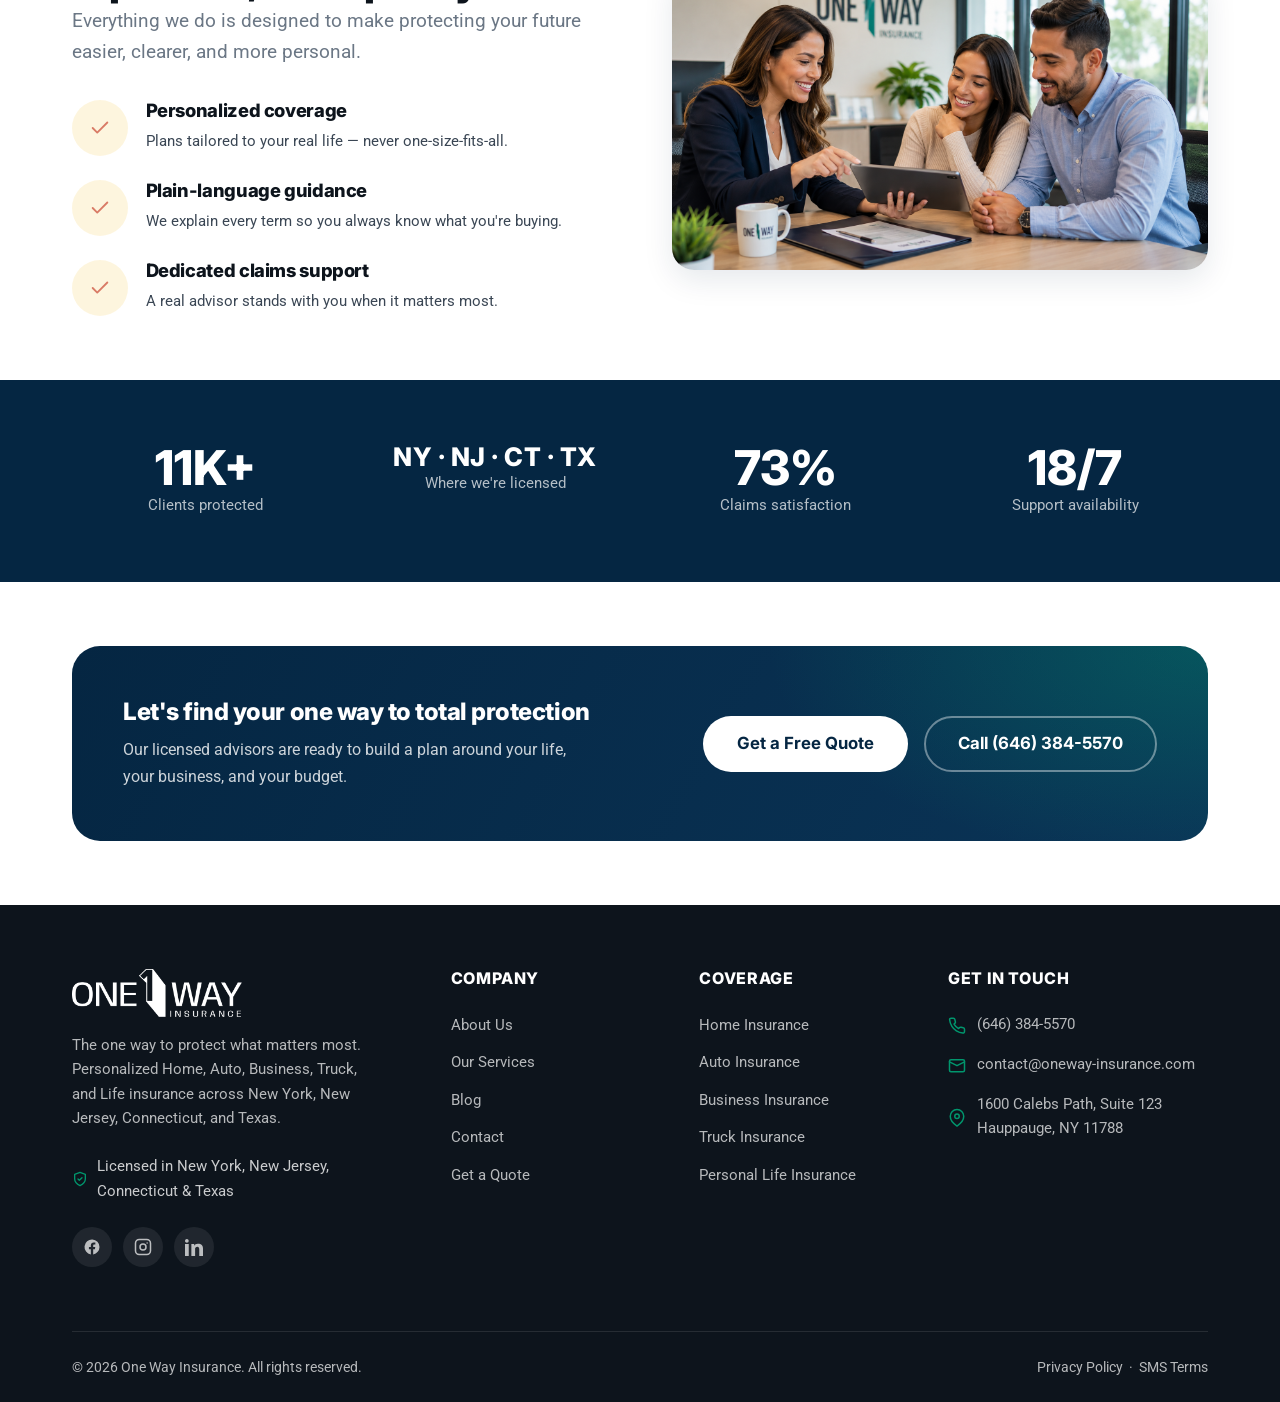
==== commit 9803d1ab: "Actualización página principal IG" ====
--- a/about.html
+++ b/about.html
@@ -26,7 +26,7 @@
       <span class="topbar__states"><svg width="15" height="15" viewBox="0 0 24 24" fill="none" stroke="currentColor" stroke-width="2" stroke-linecap="round" stroke-linejoin="round"><path d="M12 22s8-4 8-10V5l-8-3-8 3v7c0 6 8 10 8 10z"/></svg> Licensed in NY · NJ · CT · TX</span>
         <div class="topbar__social" aria-label="Social media">
         <a href="#" aria-label="Facebook"><svg width="16" height="16" viewBox="0 0 24 24" fill="currentColor"><path d="M22 12a10 10 0 1 0-11.56 9.88v-6.99H7.9V12h2.54V9.8c0-2.5 1.49-3.89 3.78-3.89 1.09 0 2.24.2 2.24.2v2.46h-1.26c-1.24 0-1.63.77-1.63 1.56V12h2.78l-.44 2.89h-2.34v6.99A10 10 0 0 0 22 12z"/></svg></a>
-        <a href="#" aria-label="Instagram"><svg width="16" height="16" viewBox="0 0 24 24" fill="none" stroke="currentColor" stroke-width="2"><rect x="2" y="2" width="20" height="20" rx="5"/><circle cx="12" cy="12" r="4"/><circle cx="17.5" cy="6.5" r="1" fill="currentColor" stroke="none"/></svg></a>
+        <a href="https://www.instagram.com/1way_insurance/" target="_blank" rel="noopener" aria-label="Instagram"><svg width="16" height="16" viewBox="0 0 24 24" fill="none" stroke="currentColor" stroke-width="2"><rect x="2" y="2" width="20" height="20" rx="5"/><circle cx="12" cy="12" r="4"/><circle cx="17.5" cy="6.5" r="1" fill="currentColor" stroke="none"/></svg></a>
         <a href="#" aria-label="LinkedIn"><svg width="16" height="16" viewBox="0 0 24 24" fill="currentColor"><path d="M4.98 3.5A2.5 2.5 0 1 1 0 3.5a2.5 2.5 0 0 1 4.98 0zM0 8h5v16H0V8zm7.5 0h4.78v2.2h.07c.67-1.2 2.3-2.46 4.73-2.46C22 7.74 24 10 24 14.1V24h-5v-8.9c0-2.12-.76-3.57-2.66-3.57-1.45 0-2.31.97-2.69 1.91-.14.34-.17.81-.17 1.28V24h-5V8z"/></svg></a>
       </div>
     </div>
@@ -186,7 +186,7 @@
           <p class="footer-license"><svg width="16" height="16" viewBox="0 0 24 24" fill="none" stroke="currentColor" stroke-width="2" stroke-linecap="round" stroke-linejoin="round"><path d="M12 22s8-4 8-10V5l-8-3-8 3v7c0 6 8 10 8 10z"/><path d="m9 12 2 2 4-4"/></svg> Licensed in New York, New Jersey, Connecticut &amp; Texas</p>
           <div class="footer-social" aria-label="Social media">
             <a href="#" aria-label="Facebook"><svg width="18" height="18" viewBox="0 0 24 24" fill="currentColor"><path d="M22 12a10 10 0 1 0-11.56 9.88v-6.99H7.9V12h2.54V9.8c0-2.5 1.49-3.89 3.78-3.89 1.09 0 2.24.2 2.24.2v2.46h-1.26c-1.24 0-1.63.77-1.63 1.56V12h2.78l-.44 2.89h-2.34v6.99A10 10 0 0 0 22 12z"/></svg></a>
-            <a href="#" aria-label="Instagram"><svg width="18" height="18" viewBox="0 0 24 24" fill="none" stroke="currentColor" stroke-width="2"><rect x="2" y="2" width="20" height="20" rx="5"/><circle cx="12" cy="12" r="4"/><circle cx="17.5" cy="6.5" r="1" fill="currentColor" stroke="none"/></svg></a>
+            <a href="https://www.instagram.com/1way_insurance/" target="_blank" rel="noopener" aria-label="Instagram"><svg width="18" height="18" viewBox="0 0 24 24" fill="none" stroke="currentColor" stroke-width="2"><rect x="2" y="2" width="20" height="20" rx="5"/><circle cx="12" cy="12" r="4"/><circle cx="17.5" cy="6.5" r="1" fill="currentColor" stroke="none"/></svg></a>
             <a href="#" aria-label="LinkedIn"><svg width="18" height="18" viewBox="0 0 24 24" fill="currentColor"><path d="M4.98 3.5A2.5 2.5 0 1 1 0 3.5a2.5 2.5 0 0 1 4.98 0zM0 8h5v16H0V8zm7.5 0h4.78v2.2h.07c.67-1.2 2.3-2.46 4.73-2.46C22 7.74 24 10 24 14.1V24h-5v-8.9c0-2.12-.76-3.57-2.66-3.57-1.45 0-2.31.97-2.69 1.91-.14.34-.17.81-.17 1.28V24h-5V8z"/></svg></a>
           </div>
         </div>
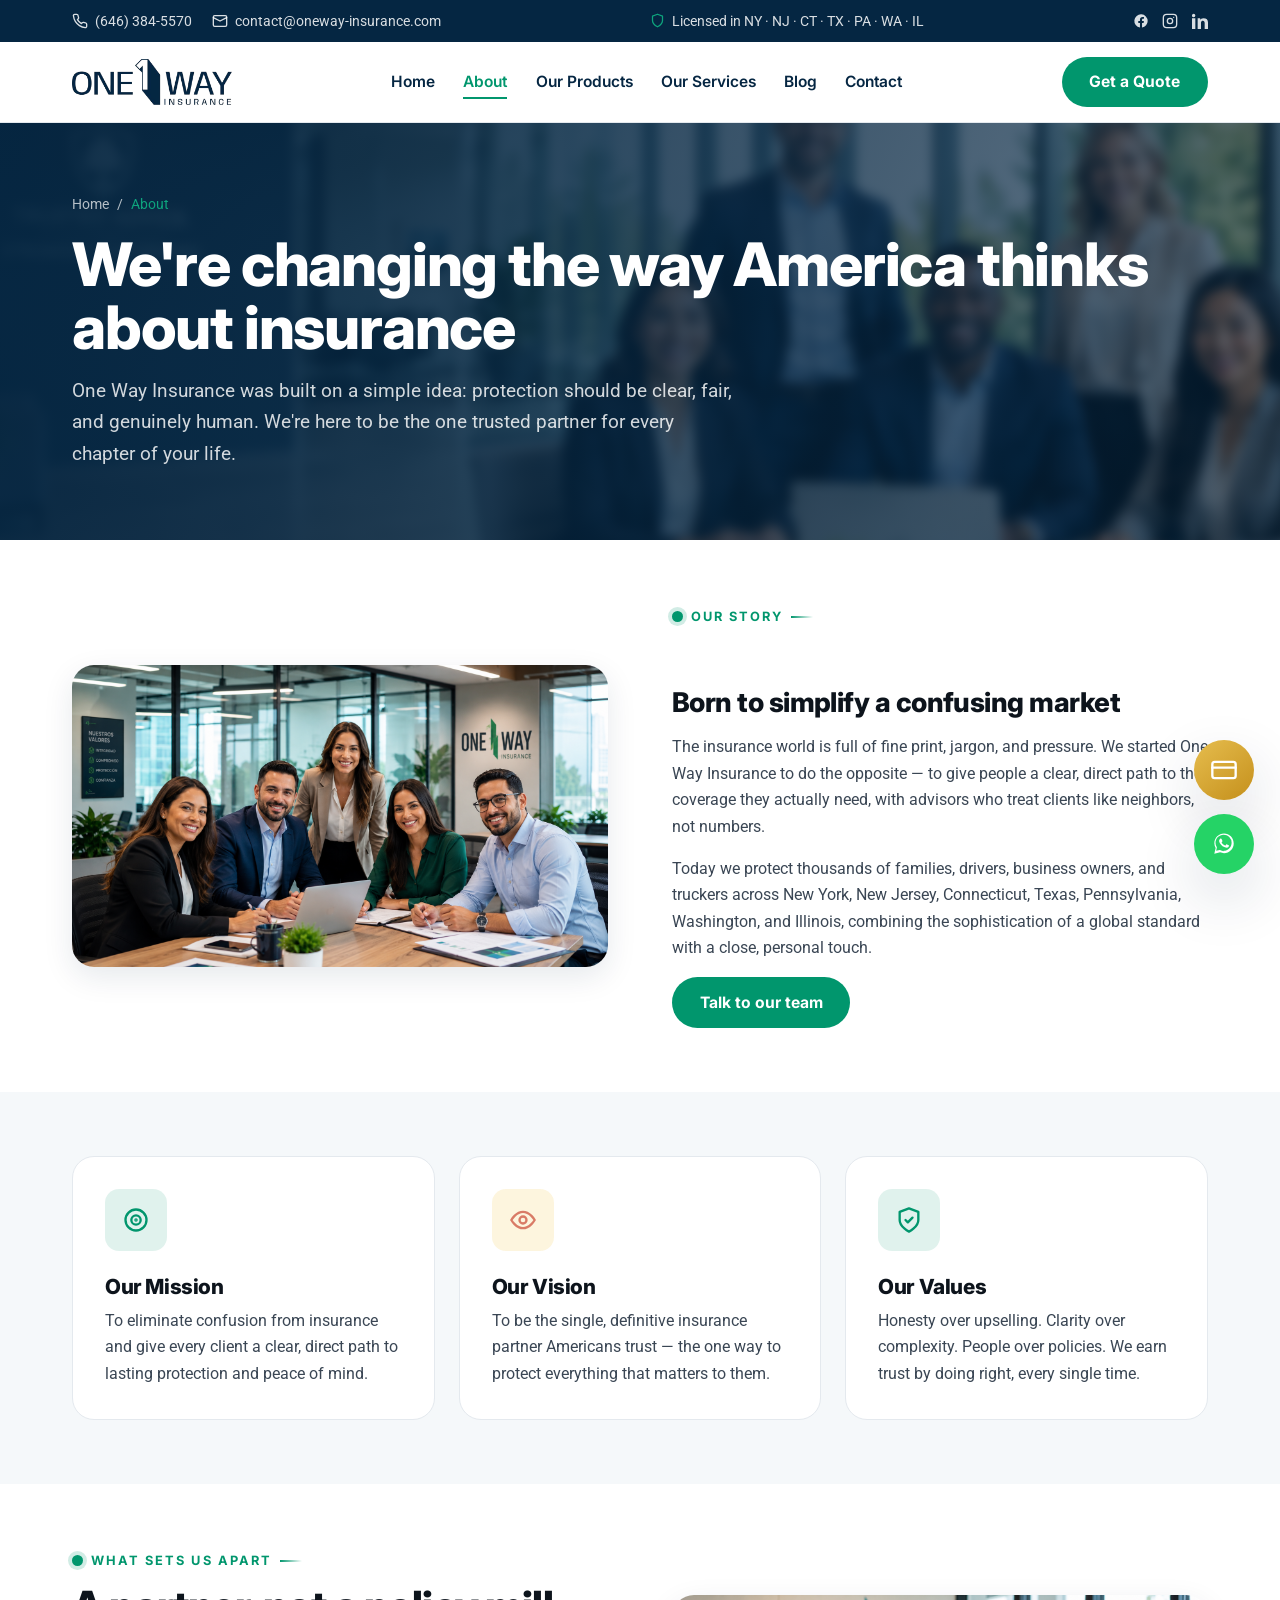
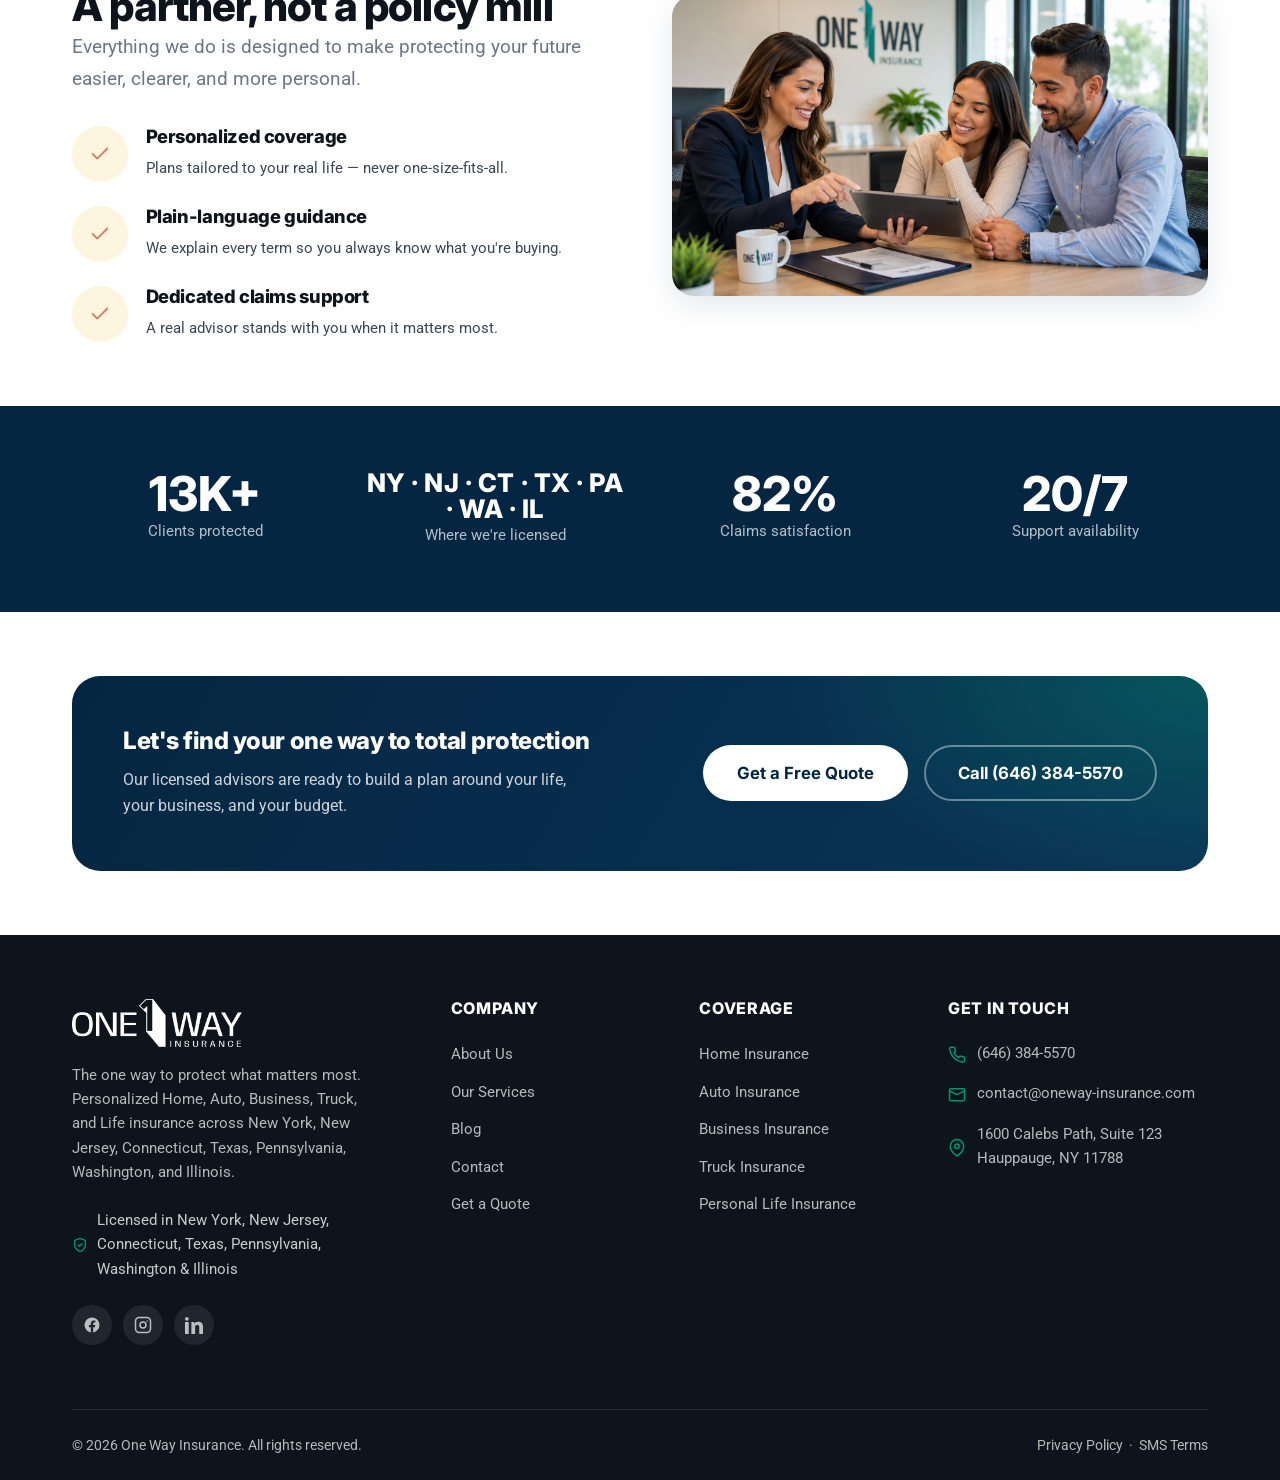
==== commit 11b622a9: "Licencias ok" ====
--- a/about.html
+++ b/about.html
@@ -4,7 +4,7 @@
   <meta charset="UTF-8" />
   <meta name="viewport" content="width=device-width, initial-scale=1.0" />
   <title>About Us | One Way Insurance</title>
-  <meta name="description" content="Learn about One Way Insurance — our mission to make insurance clear, human, and built around you, with personalized coverage across New York, New Jersey, Connecticut, and Texas." />
+  <meta name="description" content="Learn about One Way Insurance — our mission to make insurance clear, human, and built around you, with personalized coverage across New York, New Jersey, Connecticut, Texas, Pennsylvania, Washington, and Illinois." />
   <meta name="theme-color" content="#052642" />
   <link rel="icon" href="assets/logos/favicon.ico" sizes="any" />
   <link rel="icon" type="image/png" href="assets/logos/favicon-512.png" />
@@ -23,7 +23,7 @@
         <a href="tel:+16463845570"><svg width="16" height="16" viewBox="0 0 24 24" fill="none" stroke="currentColor" stroke-width="2" stroke-linecap="round" stroke-linejoin="round"><path d="M22 16.92v3a2 2 0 0 1-2.18 2 19.79 19.79 0 0 1-8.63-3.07 19.5 19.5 0 0 1-6-6 19.79 19.79 0 0 1-3.07-8.67A2 2 0 0 1 4.11 2h3a2 2 0 0 1 2 1.72c.13.96.36 1.9.7 2.81a2 2 0 0 1-.45 2.11L8.09 9.91a16 16 0 0 0 6 6l1.27-1.27a2 2 0 0 1 2.11-.45c.91.34 1.85.57 2.81.7A2 2 0 0 1 22 16.92z"/></svg> (646) 384-5570</a>
         <a href="mailto:contact@oneway-insurance.com"><svg width="16" height="16" viewBox="0 0 24 24" fill="none" stroke="currentColor" stroke-width="2" stroke-linecap="round" stroke-linejoin="round"><rect x="2" y="4" width="20" height="16" rx="2"/><path d="m22 7-10 5L2 7"/></svg> contact@oneway-insurance.com</a>
       </div>
-      <span class="topbar__states"><svg width="15" height="15" viewBox="0 0 24 24" fill="none" stroke="currentColor" stroke-width="2" stroke-linecap="round" stroke-linejoin="round"><path d="M12 22s8-4 8-10V5l-8-3-8 3v7c0 6 8 10 8 10z"/></svg> Licensed in NY · NJ · CT · TX</span>
+      <span class="topbar__states"><svg width="15" height="15" viewBox="0 0 24 24" fill="none" stroke="currentColor" stroke-width="2" stroke-linecap="round" stroke-linejoin="round"><path d="M12 22s8-4 8-10V5l-8-3-8 3v7c0 6 8 10 8 10z"/></svg> Licensed in NY · NJ · CT · TX · PA · WA · IL</span>
         <div class="topbar__social" aria-label="Social media">
         <a href="#" aria-label="Facebook"><svg width="16" height="16" viewBox="0 0 24 24" fill="currentColor"><path d="M22 12a10 10 0 1 0-11.56 9.88v-6.99H7.9V12h2.54V9.8c0-2.5 1.49-3.89 3.78-3.89 1.09 0 2.24.2 2.24.2v2.46h-1.26c-1.24 0-1.63.77-1.63 1.56V12h2.78l-.44 2.89h-2.34v6.99A10 10 0 0 0 22 12z"/></svg></a>
         <a href="https://www.instagram.com/1way_insurance/" target="_blank" rel="noopener" aria-label="Instagram"><svg width="16" height="16" viewBox="0 0 24 24" fill="none" stroke="currentColor" stroke-width="2"><rect x="2" y="2" width="20" height="20" rx="5"/><circle cx="12" cy="12" r="4"/><circle cx="17.5" cy="6.5" r="1" fill="currentColor" stroke="none"/></svg></a>
@@ -80,7 +80,7 @@
             <span class="eyebrow">Our Story</span>
             <h2 class="h-section mt-0">Born to simplify a confusing market</h2>
             <p>The insurance world is full of fine print, jargon, and pressure. We started One Way Insurance to do the opposite — to give people a clear, direct path to the coverage they actually need, with advisors who treat clients like neighbors, not numbers.</p>
-            <p>Today we protect thousands of families, drivers, business owners, and truckers across New York, New Jersey, Connecticut, and Texas, combining the sophistication of a global standard with a close, personal touch.</p>
+            <p>Today we protect thousands of families, drivers, business owners, and truckers across New York, New Jersey, Connecticut, Texas, Pennsylvania, Washington, and Illinois, combining the sophistication of a global standard with a close, personal touch.</p>
             <a class="btn btn--primary" href="contact.html">Talk to our team</a>
           </div>
         </div>
@@ -151,7 +151,7 @@
       <div class="container">
         <div class="grid grid-4">
           <div class="stat-block" data-reveal><strong>15K+</strong><span>Clients protected</span></div>
-          <div class="stat-block stat-block--states" data-reveal data-reveal-delay="1"><strong>NY · NJ · CT · TX</strong><span>Where we're licensed</span></div>
+          <div class="stat-block stat-block--states" data-reveal data-reveal-delay="1"><strong>NY · NJ · CT · TX · PA · WA · IL</strong><span>Where we're licensed</span></div>
           <div class="stat-block" data-reveal data-reveal-delay="2"><strong>98%</strong><span>Claims satisfaction</span></div>
           <div class="stat-block" data-reveal data-reveal-delay="3"><strong>24/7</strong><span>Support availability</span></div>
         </div>
@@ -182,8 +182,8 @@
       <div class="footer-grid">
         <div class="footer-about">
           <img src="assets/logos/logo-white.webp" alt="One Way Insurance" width="170" height="49" />
-          <p>The one way to protect what matters most. Personalized Home, Auto, Business, Truck, and Life insurance across New York, New Jersey, Connecticut, and Texas.</p>
-          <p class="footer-license"><svg width="16" height="16" viewBox="0 0 24 24" fill="none" stroke="currentColor" stroke-width="2" stroke-linecap="round" stroke-linejoin="round"><path d="M12 22s8-4 8-10V5l-8-3-8 3v7c0 6 8 10 8 10z"/><path d="m9 12 2 2 4-4"/></svg> Licensed in New York, New Jersey, Connecticut &amp; Texas</p>
+          <p>The one way to protect what matters most. Personalized Home, Auto, Business, Truck, and Life insurance across New York, New Jersey, Connecticut, Texas, Pennsylvania, Washington, and Illinois.</p>
+          <p class="footer-license"><svg width="16" height="16" viewBox="0 0 24 24" fill="none" stroke="currentColor" stroke-width="2" stroke-linecap="round" stroke-linejoin="round"><path d="M12 22s8-4 8-10V5l-8-3-8 3v7c0 6 8 10 8 10z"/><path d="m9 12 2 2 4-4"/></svg> Licensed in New York, New Jersey, Connecticut, Texas, Pennsylvania, Washington &amp; Illinois</p>
           <div class="footer-social" aria-label="Social media">
             <a href="#" aria-label="Facebook"><svg width="18" height="18" viewBox="0 0 24 24" fill="currentColor"><path d="M22 12a10 10 0 1 0-11.56 9.88v-6.99H7.9V12h2.54V9.8c0-2.5 1.49-3.89 3.78-3.89 1.09 0 2.24.2 2.24.2v2.46h-1.26c-1.24 0-1.63.77-1.63 1.56V12h2.78l-.44 2.89h-2.34v6.99A10 10 0 0 0 22 12z"/></svg></a>
             <a href="https://www.instagram.com/1way_insurance/" target="_blank" rel="noopener" aria-label="Instagram"><svg width="18" height="18" viewBox="0 0 24 24" fill="none" stroke="currentColor" stroke-width="2"><rect x="2" y="2" width="20" height="20" rx="5"/><circle cx="12" cy="12" r="4"/><circle cx="17.5" cy="6.5" r="1" fill="currentColor" stroke="none"/></svg></a>
--- a/css/style.css
+++ b/css/style.css
@@ -892,6 +892,11 @@
 .field--check label { font-weight: 400; font-family: var(--font-body); color: var(--c-muted); font-size: 0.88rem; line-height: 1.55; }
 .field--check label a { color: var(--c-shamrock); font-weight: 600; text-decoration: underline; text-underline-offset: 2px; }
 .field--check label a:hover { color: var(--c-shamrock-600); }
+/* Consent checkbox error: message on its own line + highlighted box */
+.field--check { flex-wrap: wrap; }
+.field--check .error-msg { flex-basis: 100%; margin-top: 0.15rem; }
+.field--check.has-error input { outline: 2px solid var(--c-error); outline-offset: 2px; }
+.field--check.has-error label { color: var(--c-error); }
 
 .form-note { font-size: 0.85rem; color: var(--c-muted); margin-top: var(--space-3); }
 
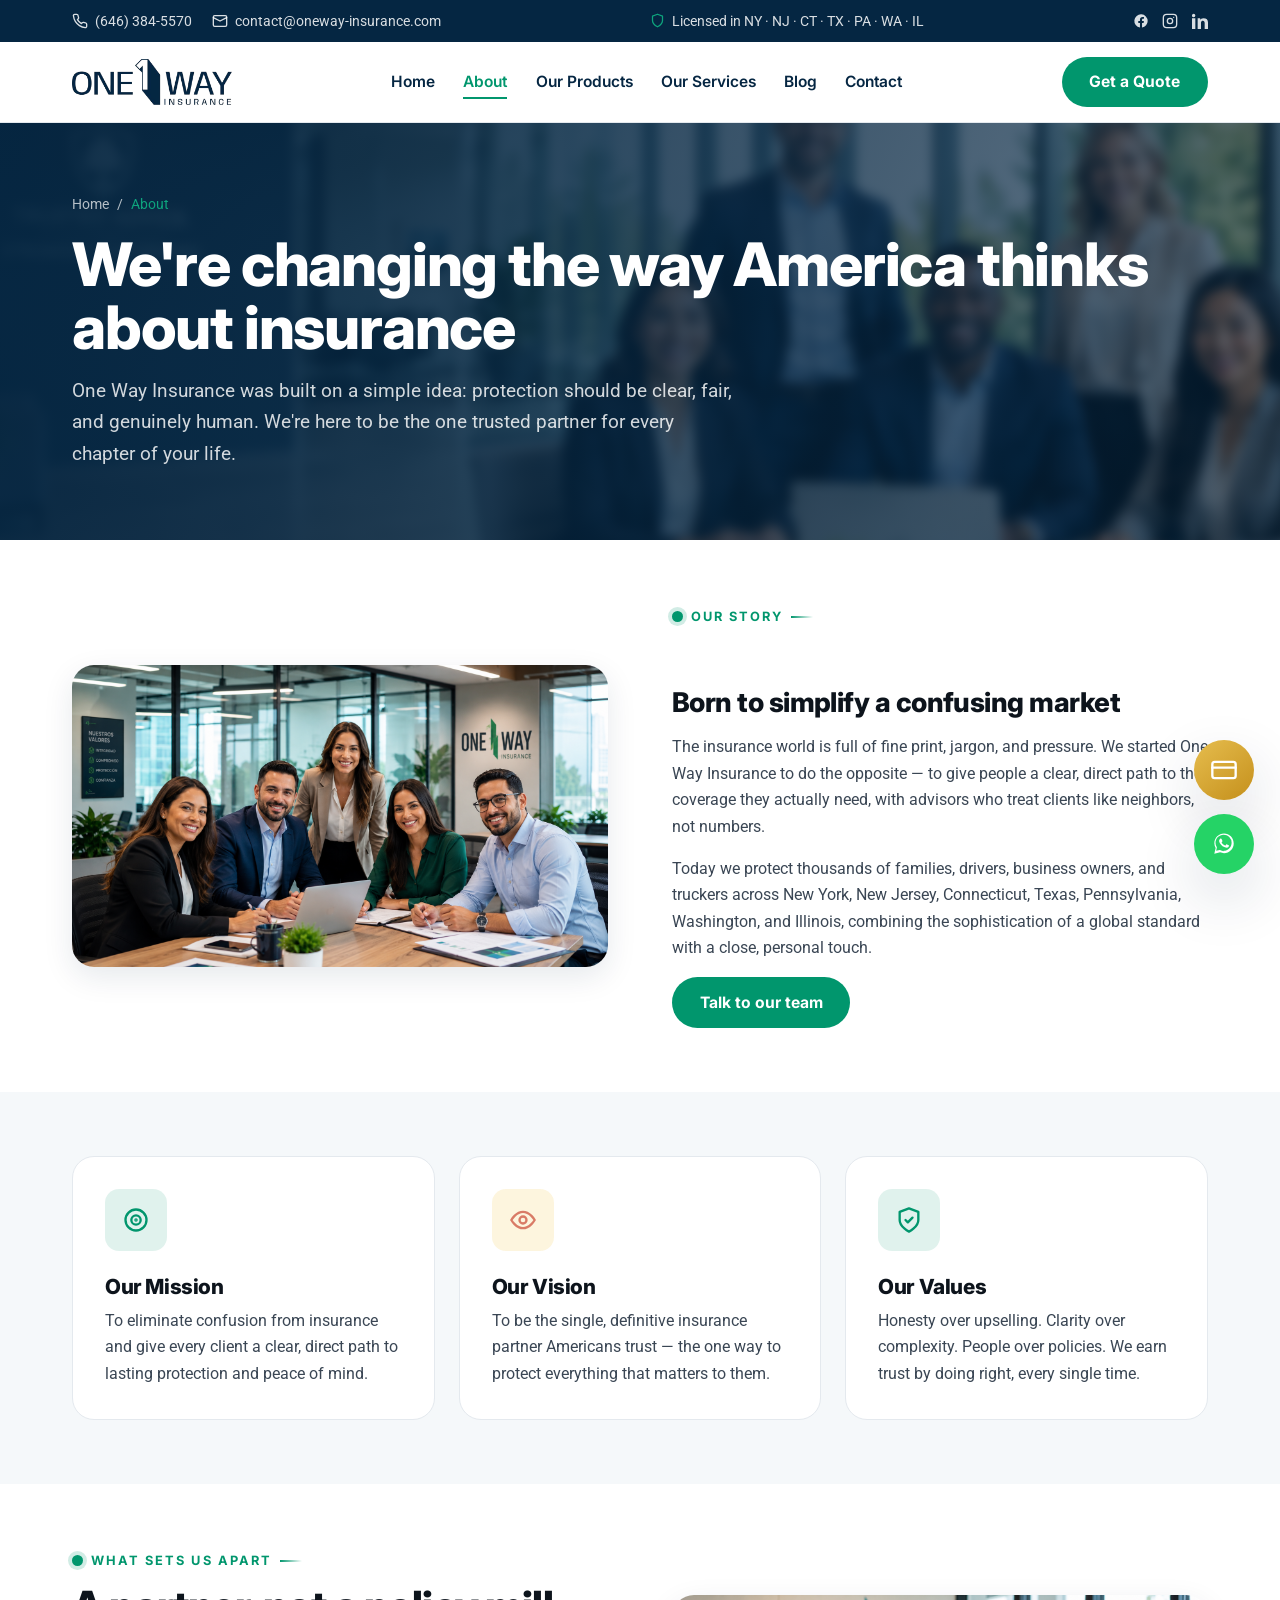
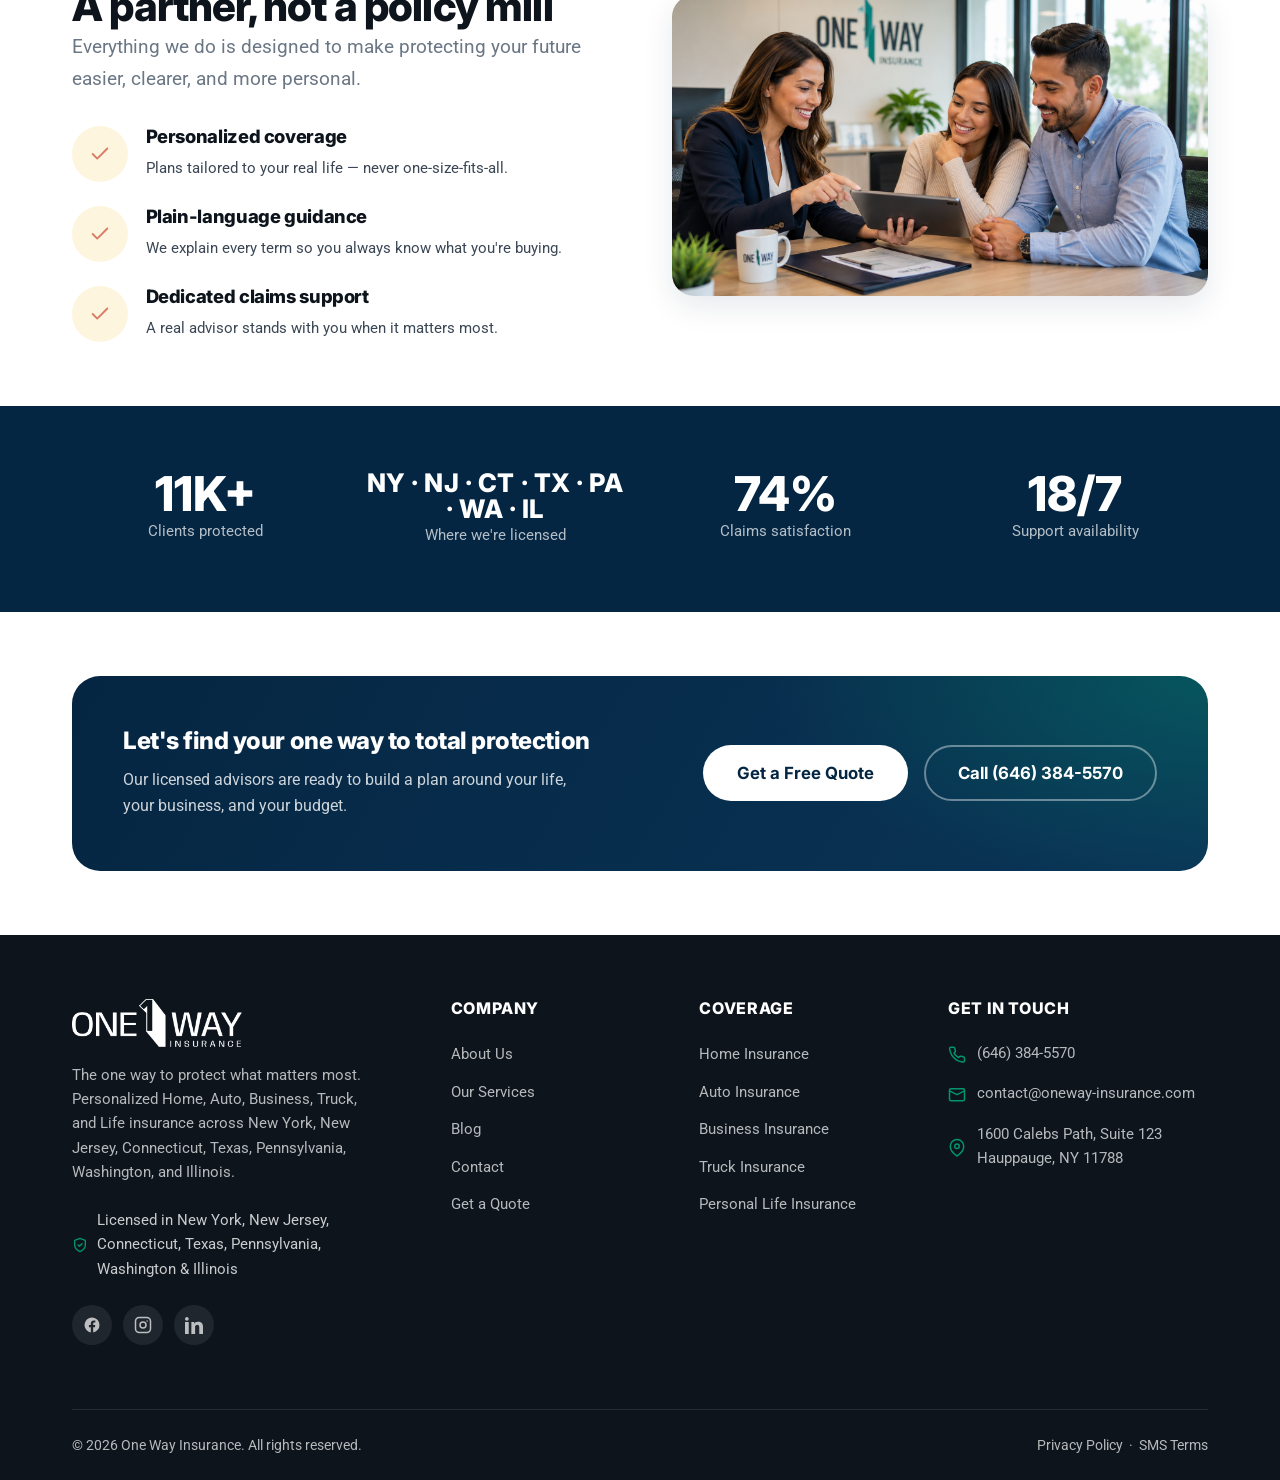
==== commit bfe922bf: "link facebook" ====
--- a/about.html
+++ b/about.html
@@ -25,7 +25,7 @@
       </div>
       <span class="topbar__states"><svg width="15" height="15" viewBox="0 0 24 24" fill="none" stroke="currentColor" stroke-width="2" stroke-linecap="round" stroke-linejoin="round"><path d="M12 22s8-4 8-10V5l-8-3-8 3v7c0 6 8 10 8 10z"/></svg> Licensed in NY · NJ · CT · TX · PA · WA · IL</span>
         <div class="topbar__social" aria-label="Social media">
-        <a href="#" aria-label="Facebook"><svg width="16" height="16" viewBox="0 0 24 24" fill="currentColor"><path d="M22 12a10 10 0 1 0-11.56 9.88v-6.99H7.9V12h2.54V9.8c0-2.5 1.49-3.89 3.78-3.89 1.09 0 2.24.2 2.24.2v2.46h-1.26c-1.24 0-1.63.77-1.63 1.56V12h2.78l-.44 2.89h-2.34v6.99A10 10 0 0 0 22 12z"/></svg></a>
+        <a href="https://www.facebook.com/share/18oj3q9VRV/" target="_blank" rel="noopener" aria-label="Facebook"><svg width="16" height="16" viewBox="0 0 24 24" fill="currentColor"><path d="M22 12a10 10 0 1 0-11.56 9.88v-6.99H7.9V12h2.54V9.8c0-2.5 1.49-3.89 3.78-3.89 1.09 0 2.24.2 2.24.2v2.46h-1.26c-1.24 0-1.63.77-1.63 1.56V12h2.78l-.44 2.89h-2.34v6.99A10 10 0 0 0 22 12z"/></svg></a>
         <a href="https://www.instagram.com/1way_insurance/" target="_blank" rel="noopener" aria-label="Instagram"><svg width="16" height="16" viewBox="0 0 24 24" fill="none" stroke="currentColor" stroke-width="2"><rect x="2" y="2" width="20" height="20" rx="5"/><circle cx="12" cy="12" r="4"/><circle cx="17.5" cy="6.5" r="1" fill="currentColor" stroke="none"/></svg></a>
         <a href="#" aria-label="LinkedIn"><svg width="16" height="16" viewBox="0 0 24 24" fill="currentColor"><path d="M4.98 3.5A2.5 2.5 0 1 1 0 3.5a2.5 2.5 0 0 1 4.98 0zM0 8h5v16H0V8zm7.5 0h4.78v2.2h.07c.67-1.2 2.3-2.46 4.73-2.46C22 7.74 24 10 24 14.1V24h-5v-8.9c0-2.12-.76-3.57-2.66-3.57-1.45 0-2.31.97-2.69 1.91-.14.34-.17.81-.17 1.28V24h-5V8z"/></svg></a>
       </div>
@@ -185,7 +185,7 @@
           <p>The one way to protect what matters most. Personalized Home, Auto, Business, Truck, and Life insurance across New York, New Jersey, Connecticut, Texas, Pennsylvania, Washington, and Illinois.</p>
           <p class="footer-license"><svg width="16" height="16" viewBox="0 0 24 24" fill="none" stroke="currentColor" stroke-width="2" stroke-linecap="round" stroke-linejoin="round"><path d="M12 22s8-4 8-10V5l-8-3-8 3v7c0 6 8 10 8 10z"/><path d="m9 12 2 2 4-4"/></svg> Licensed in New York, New Jersey, Connecticut, Texas, Pennsylvania, Washington &amp; Illinois</p>
           <div class="footer-social" aria-label="Social media">
-            <a href="#" aria-label="Facebook"><svg width="18" height="18" viewBox="0 0 24 24" fill="currentColor"><path d="M22 12a10 10 0 1 0-11.56 9.88v-6.99H7.9V12h2.54V9.8c0-2.5 1.49-3.89 3.78-3.89 1.09 0 2.24.2 2.24.2v2.46h-1.26c-1.24 0-1.63.77-1.63 1.56V12h2.78l-.44 2.89h-2.34v6.99A10 10 0 0 0 22 12z"/></svg></a>
+            <a href="https://www.facebook.com/share/18oj3q9VRV/" target="_blank" rel="noopener" aria-label="Facebook"><svg width="18" height="18" viewBox="0 0 24 24" fill="currentColor"><path d="M22 12a10 10 0 1 0-11.56 9.88v-6.99H7.9V12h2.54V9.8c0-2.5 1.49-3.89 3.78-3.89 1.09 0 2.24.2 2.24.2v2.46h-1.26c-1.24 0-1.63.77-1.63 1.56V12h2.78l-.44 2.89h-2.34v6.99A10 10 0 0 0 22 12z"/></svg></a>
             <a href="https://www.instagram.com/1way_insurance/" target="_blank" rel="noopener" aria-label="Instagram"><svg width="18" height="18" viewBox="0 0 24 24" fill="none" stroke="currentColor" stroke-width="2"><rect x="2" y="2" width="20" height="20" rx="5"/><circle cx="12" cy="12" r="4"/><circle cx="17.5" cy="6.5" r="1" fill="currentColor" stroke="none"/></svg></a>
             <a href="#" aria-label="LinkedIn"><svg width="18" height="18" viewBox="0 0 24 24" fill="currentColor"><path d="M4.98 3.5A2.5 2.5 0 1 1 0 3.5a2.5 2.5 0 0 1 4.98 0zM0 8h5v16H0V8zm7.5 0h4.78v2.2h.07c.67-1.2 2.3-2.46 4.73-2.46C22 7.74 24 10 24 14.1V24h-5v-8.9c0-2.12-.76-3.57-2.66-3.57-1.45 0-2.31.97-2.69 1.91-.14.34-.17.81-.17 1.28V24h-5V8z"/></svg></a>
           </div>
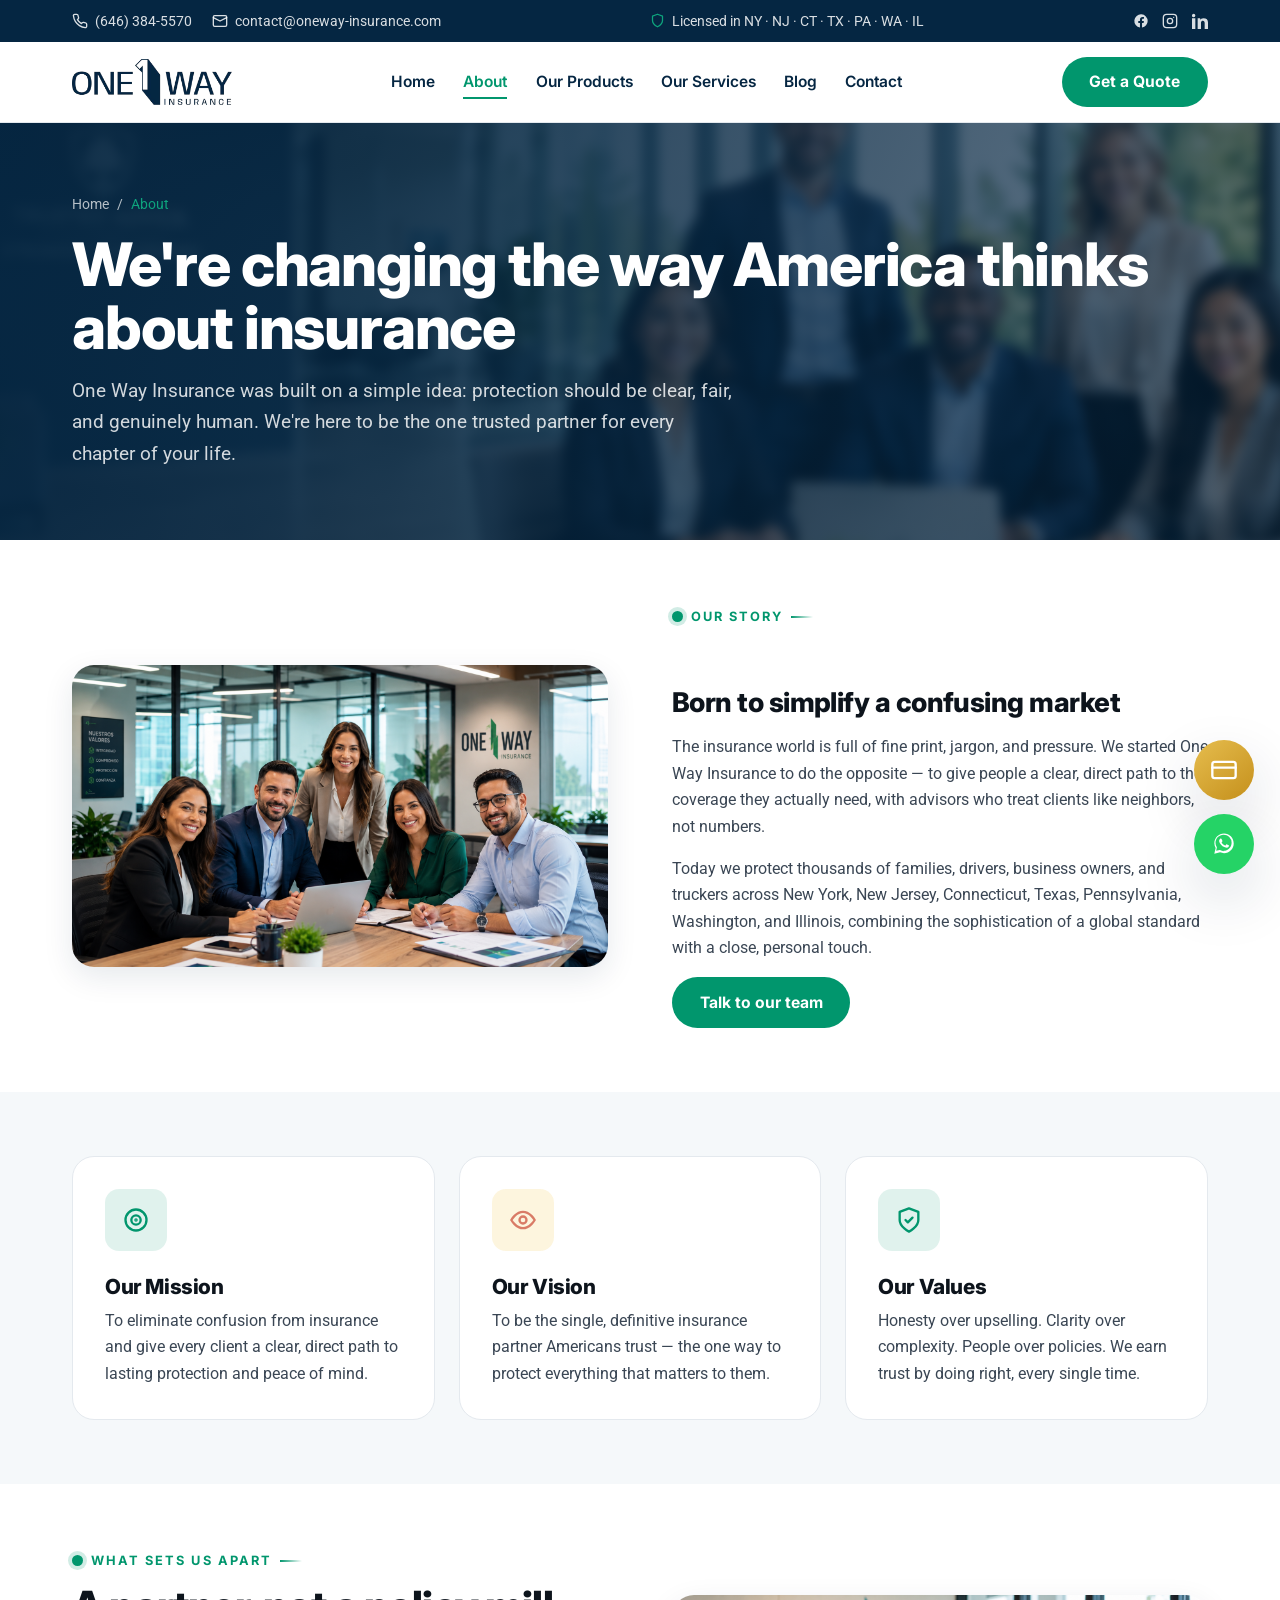
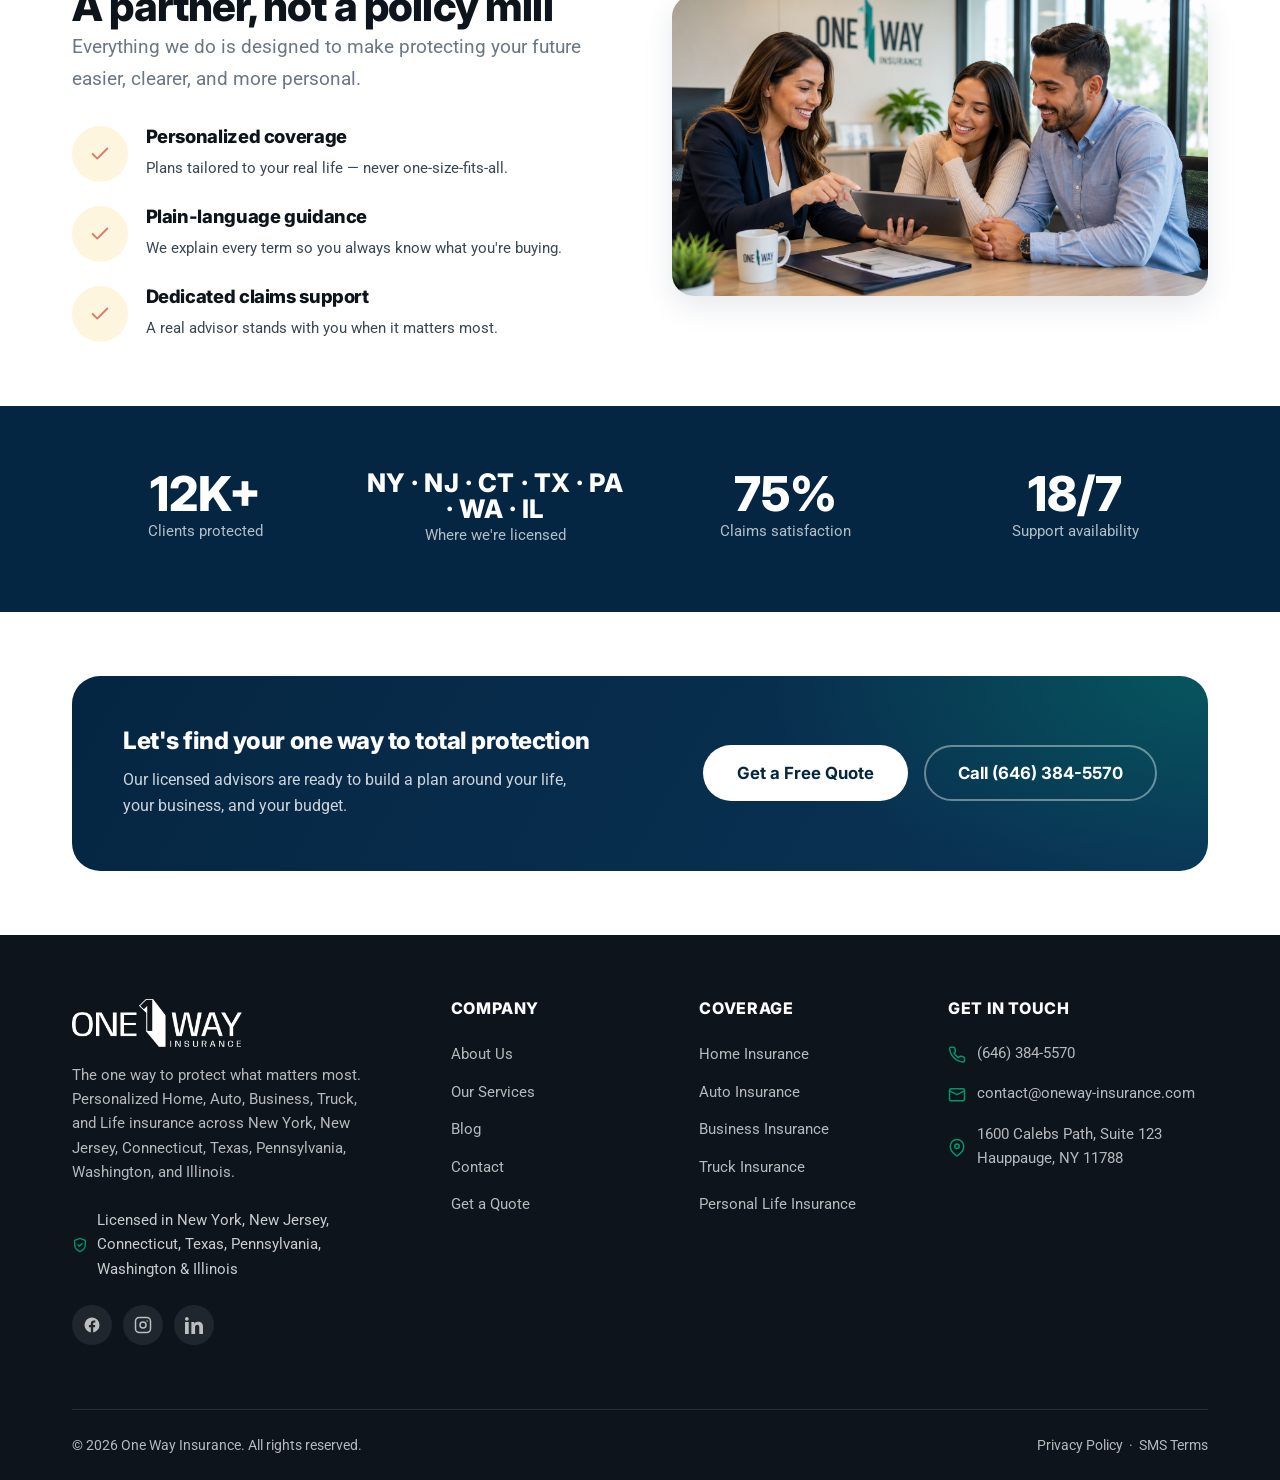
==== commit 54a70dd2: "link de pago" ====
--- a/about.html
+++ b/about.html
@@ -227,7 +227,7 @@
   </footer>
 
   <div class="fab-stack">
-    <a class="fab fab--pay" id="payment-button" href="#" aria-label="Make a payment">
+    <a class="fab fab--pay" id="payment-button" href="https://oneway-insurance.epaypolicy.com/" target="_blank" rel="noopener" aria-label="Make a payment">
       <svg viewBox="0 0 24 24" fill="none" stroke="currentColor" stroke-width="2" stroke-linecap="round" stroke-linejoin="round"><rect x="2" y="5" width="20" height="14" rx="2"/><path d="M2 10h20"/></svg>
       <span class="fab__label">Make a Payment</span>
     </a>
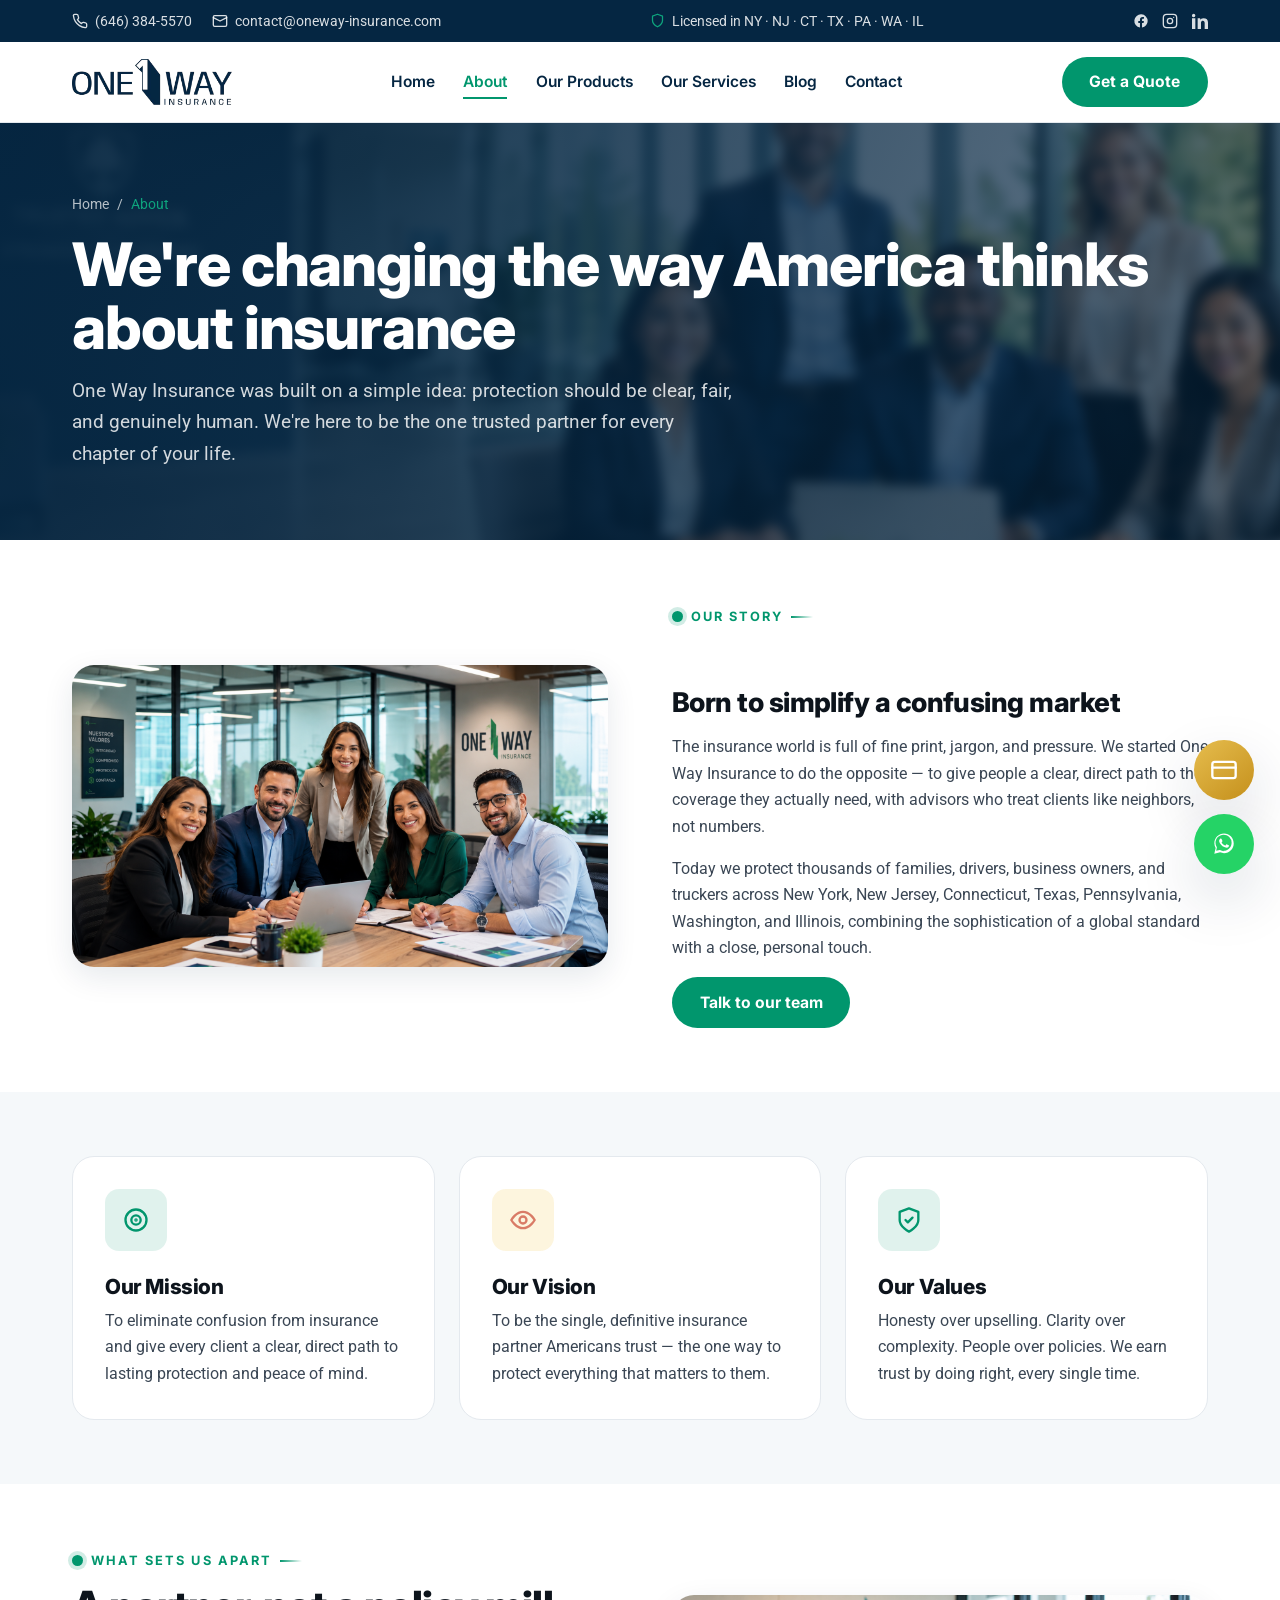
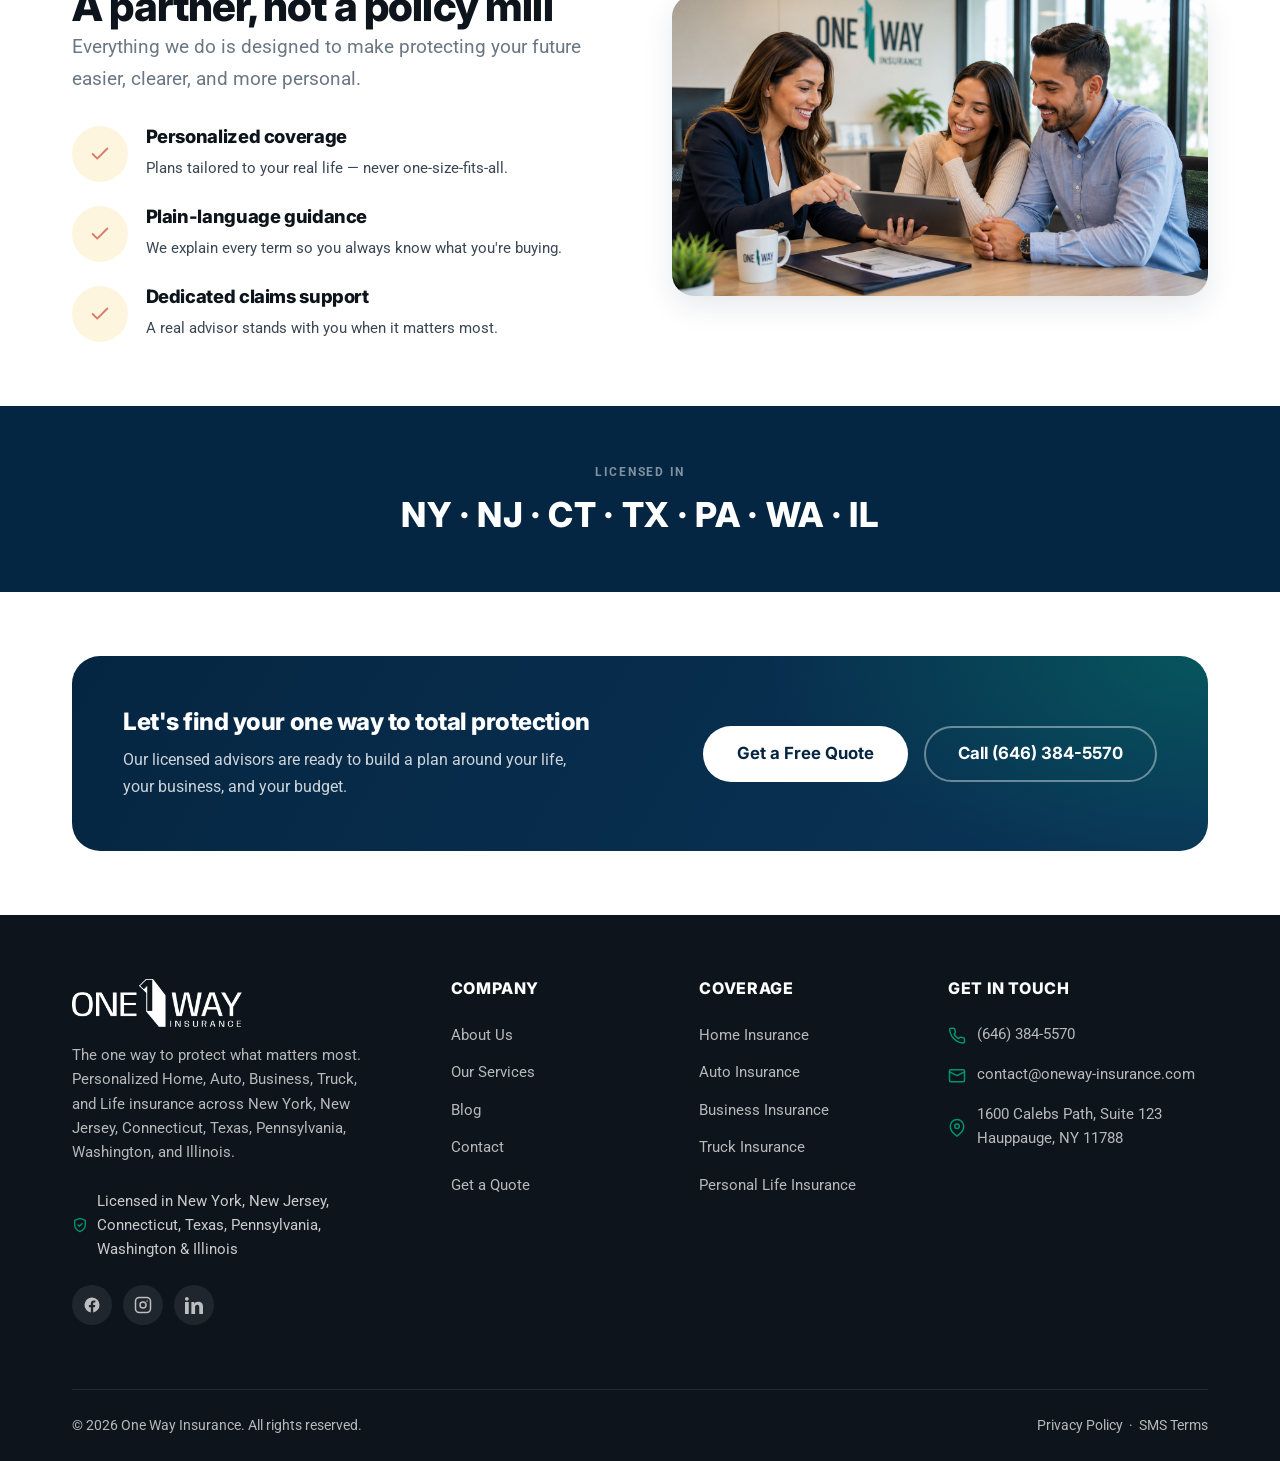
==== commit f7543b7b: "Update website adjustments" ====
--- a/about.html
+++ b/about.html
@@ -147,13 +147,11 @@
     </section>
 
     <!-- STATS -->
-    <section class="section section--ink">
-      <div class="container">
-        <div class="grid grid-4">
-          <div class="stat-block" data-reveal><strong>15K+</strong><span>Clients protected</span></div>
-          <div class="stat-block stat-block--states" data-reveal data-reveal-delay="1"><strong>NY · NJ · CT · TX · PA · WA · IL</strong><span>Where we're licensed</span></div>
-          <div class="stat-block" data-reveal data-reveal-delay="2"><strong>98%</strong><span>Claims satisfaction</span></div>
-          <div class="stat-block" data-reveal data-reveal-delay="3"><strong>24/7</strong><span>Support availability</span></div>
+    <section class="section section--ink" style="padding:3.5rem 0;">
+      <div class="container">
+        <div class="stat-block stat-block--states" data-reveal style="max-width:900px;margin:0 auto;text-align:center;">
+          <span style="display:block;font-size:.78rem;font-weight:700;letter-spacing:.14em;text-transform:uppercase;opacity:.7;margin-bottom:.65rem;">Licensed in</span>
+          <strong style="display:block;font-size:clamp(1.35rem,3vw,2.15rem);line-height:1.25;">NY · NJ · CT · TX · PA · WA · IL</strong>
         </div>
       </div>
     </section>
